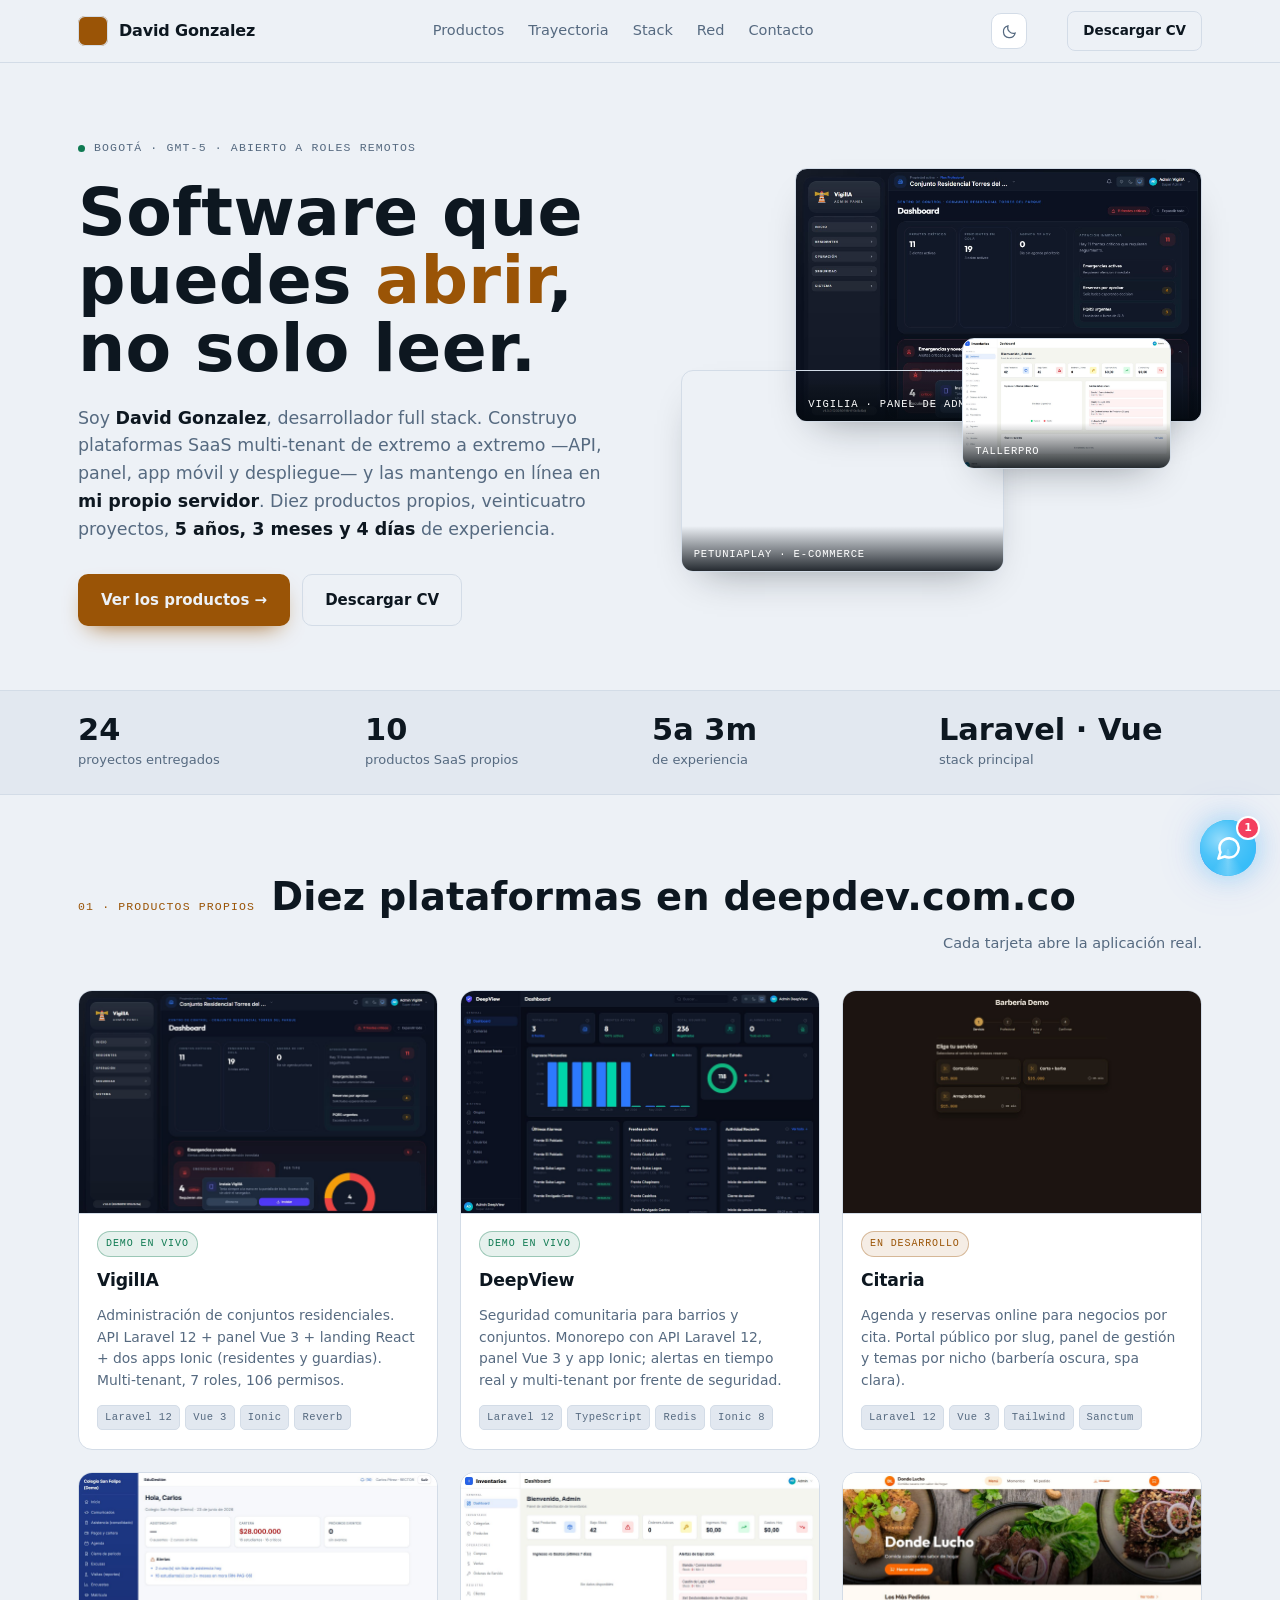
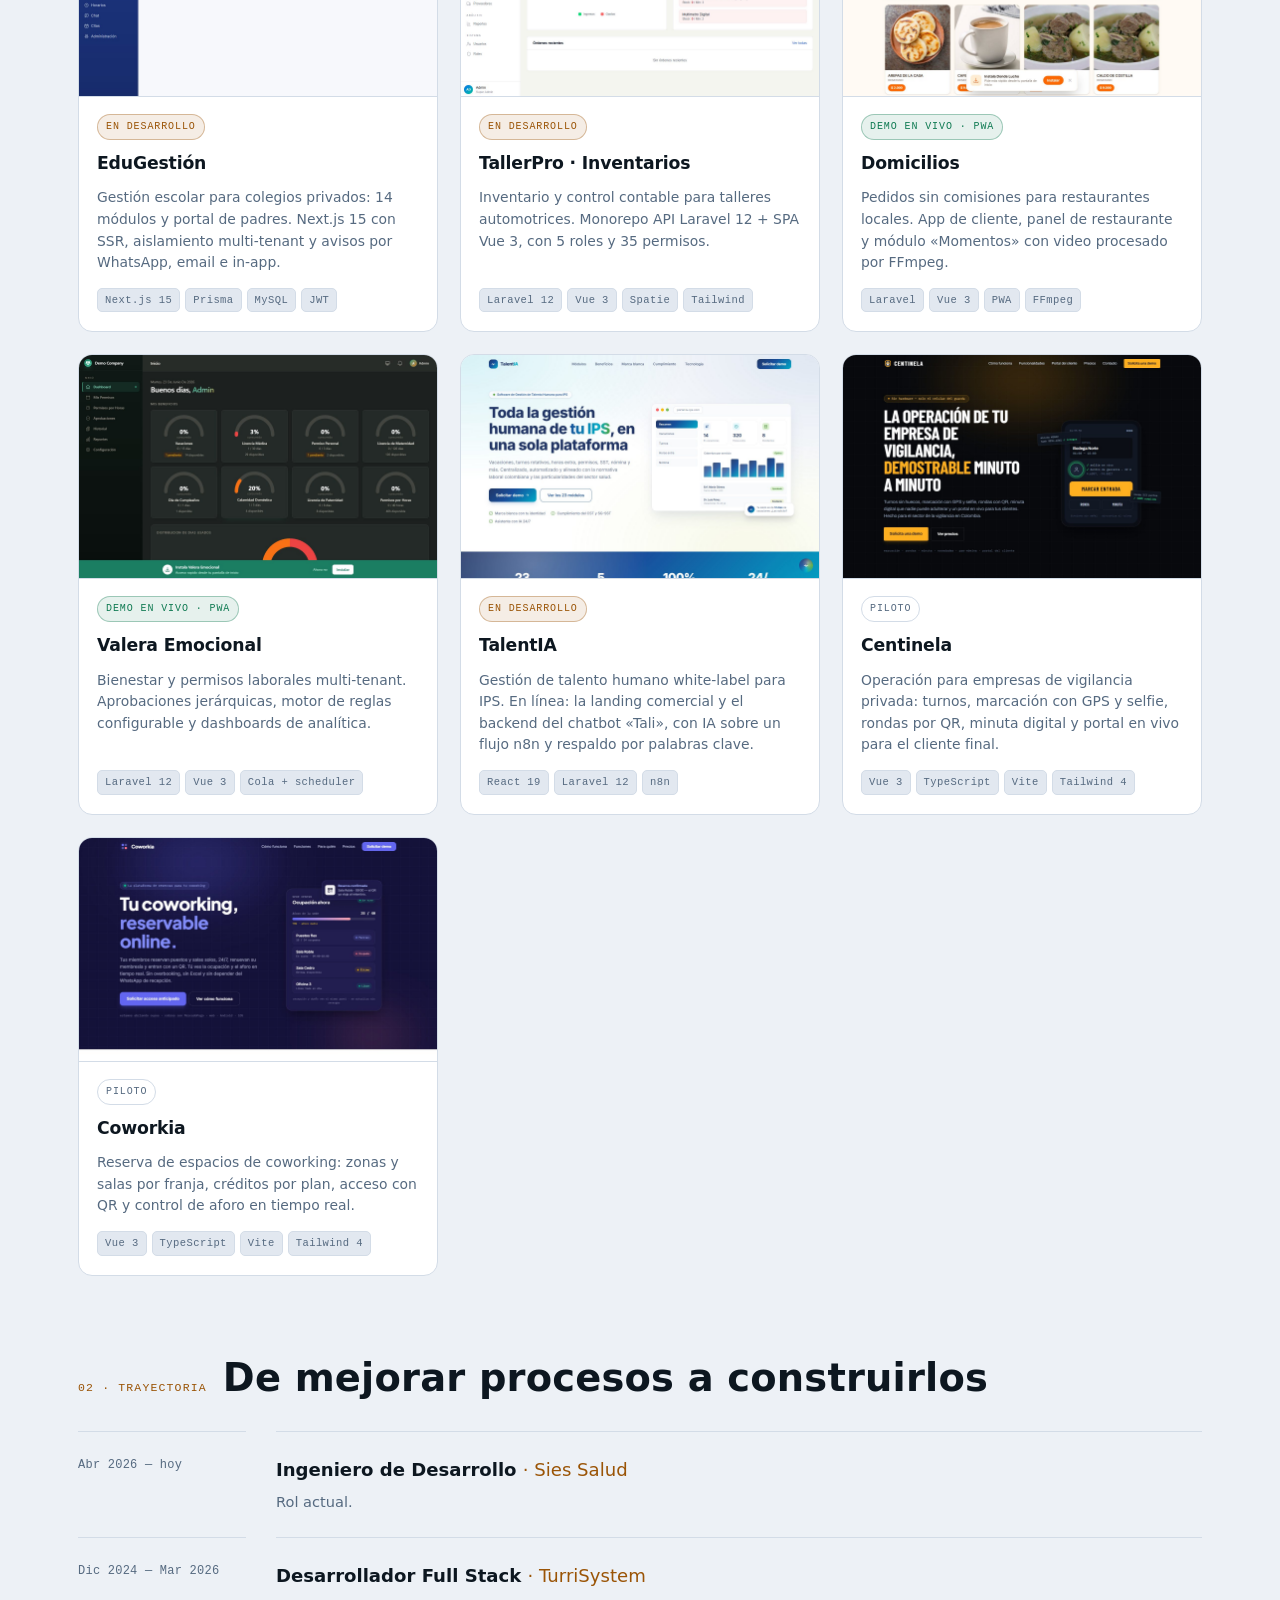
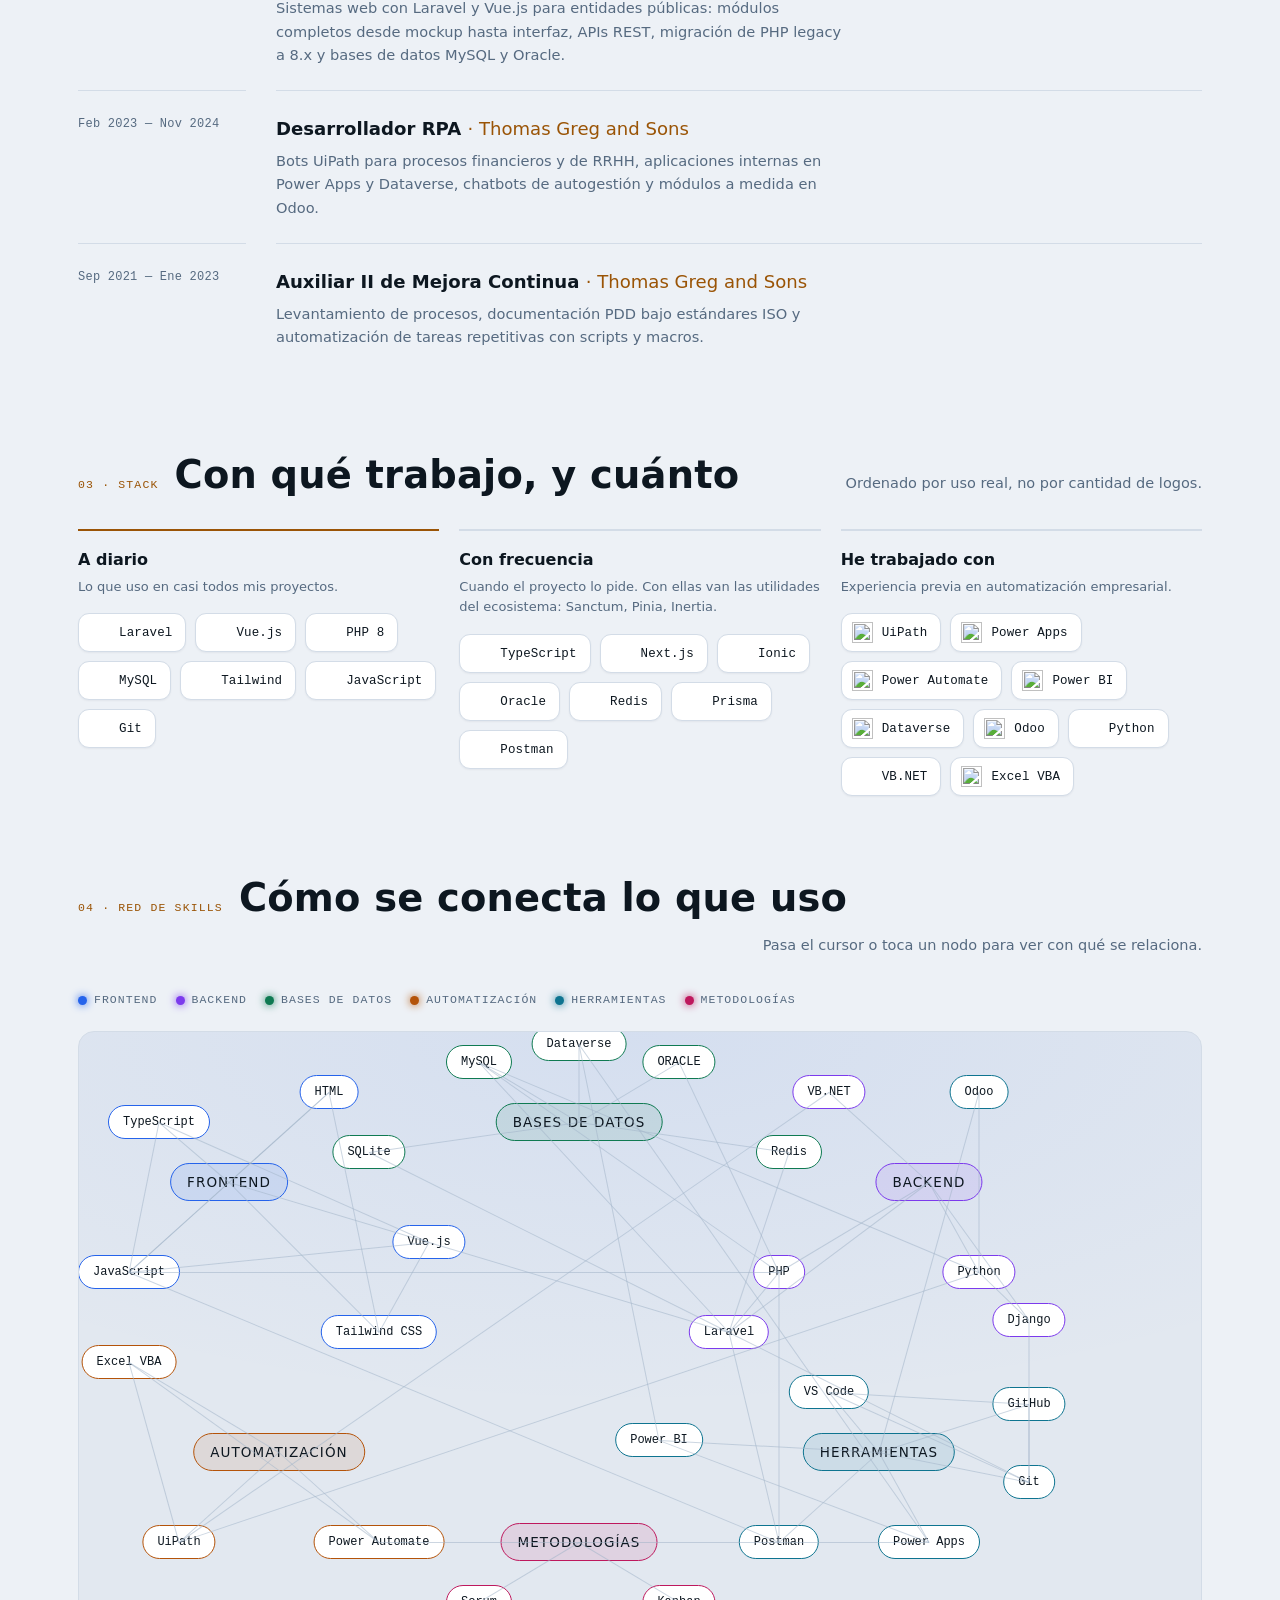
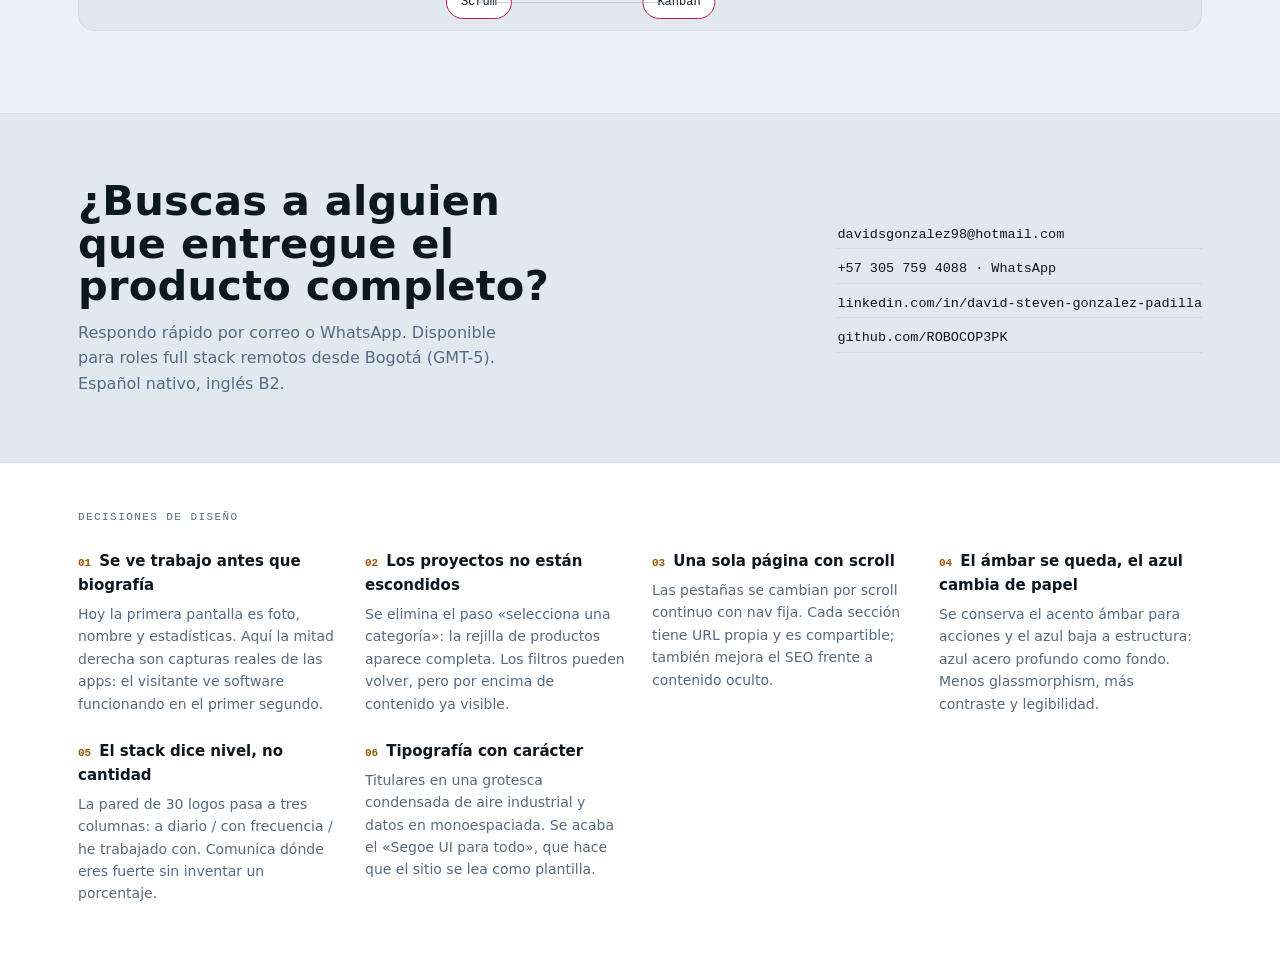
==== portafolio2/index.html @ e2a2ee2a "Chat: el icono X del boton se estiraba al abrir El SVG de cerrar no traia tamaño propio y tomaba el " ====
<!DOCTYPE html>
<html lang="es">
<head>
<meta charset="UTF-8">
<meta name="viewport" content="width=device-width, initial-scale=1.0">
<meta name="robots" content="noindex, nofollow">
<title>David Gonzalez — Sala de máquinas</title>
<meta name="description" content="Estudio de producto de una persona: diez plataformas SaaS en producción, de la API al despliegue. Laravel, Vue y automatización de procesos.">
<link rel="icon" href="data:image/svg+xml,<svg xmlns='http://www.w3.org/2000/svg' viewBox='0 0 32 32'><rect width='32' height='32' rx='7' fill='%230B131C'/><rect x='6' y='13' width='4' height='13' rx='1.4' fill='%23E89A3C' opacity='.55'/><rect x='14' y='8' width='4' height='18' rx='1.4' fill='%23E89A3C' opacity='.8'/><rect x='22' y='4' width='4' height='22' rx='1.4' fill='%23E89A3C'/></svg>">
<link rel="stylesheet" href="https://cdn.jsdelivr.net/gh/devicons/devicon@v2.16.0/devicon.min.css">

<style>
/* ============================================================
   TOKENS — nativa en oscuro; en claro pasa a azul acero pálido
   ============================================================ */
:root {
  --ground:  #EDF1F6;
  --sunk:    #E2E8F0;
  --surface: #FFFFFF;
  --line:    #D3DCE7;
  --ink:     #0D1720;
  --muted:   #566A80;
  --accent:  #9A5406;
  --accent-soft: rgba(154, 84, 6, 0.10);
  --live:    #0F7A52;
  --shadow:  0 18px 40px -22px rgba(13, 23, 32, 0.45);

  --c-frontend: #2563EB;      --c-frontend-soft: rgba(37,99,235,.10);
  --c-backend: #7C3AED;       --c-backend-soft: rgba(124,58,237,.10);
  --c-database: #0F7A52;      --c-database-soft: rgba(15,122,82,.10);
  --c-automation: #B45309;    --c-automation-soft: rgba(180,83,9,.10);
  --c-tools: #0E7490;         --c-tools-soft: rgba(14,116,144,.10);
  --c-methodologies: #BE185D; --c-methodologies-soft: rgba(190,24,93,.10);
  --edge: #A3B4C8;
  --net-glow: rgba(37,99,235,.07);


  --font-display: Bahnschrift, "DIN Alternate", "Avenir Next Condensed", "Roboto Condensed", "Arial Narrow", system-ui, sans-serif;
  --font-body: "Segoe UI Variable Text", "Segoe UI", system-ui, -apple-system, "Helvetica Neue", sans-serif;
  --font-mono: "Cascadia Mono", Consolas, "SF Mono", ui-monospace, "Liberation Mono", monospace;

  --img-vigilia:     url("/assets/images/projects/vigilia/screenshot1.jpg");
  --img-deepview:    url("/assets/images/projects/deepview/screenshot1.jpg");
  --img-citaria:     url("/assets/images/projects/citaria/screenshot1.jpg");
  --img-edugestion:  url("/assets/images/projects/edugestion/screenshot1.jpg");
  --img-inventarios: url("/assets/images/projects/inventarios/screenshot1.jpg");
  --img-domicilios:  url("/assets/images/projects/domicilios/screenshot1.jpg");
  --img-valera:      url("/assets/images/projects/valera/screenshot1.jpg");
  --img-petuniaplay: url("/assets/images/projects/petuniaplay/screenshot1.png");
  --img-profile:     url("/assets/images/profile.jpg");
  --img-talentia:    url("/assets/images/projects/talentia/landing.jpg");
  --img-centinela:   url("/assets/images/projects/centinela/landing.jpg");
  --img-coworkia:    url("/assets/images/projects/coworkia/landing.jpg");
}

@media (prefers-color-scheme: dark) {
  :root {
    --ground:  #0B131C;
    --sunk:    #070D14;
    --surface: #121D29;
    --line:    #1E2E40;
    --ink:     #E6EDF5;
    --muted:   #8AA0B8;
    --accent:  #E89A3C;
    --accent-soft: rgba(232, 154, 60, 0.12);
    --live:    #46C08C;
    --shadow:  0 24px 50px -24px rgba(0, 0, 0, 0.8);
    --c-frontend: #5B9DFF;      --c-frontend-soft: rgba(91,157,255,.13);
    --c-backend: #A78BFA;       --c-backend-soft: rgba(167,139,250,.13);
    --c-database: #46C08C;      --c-database-soft: rgba(70,192,140,.13);
    --c-automation: #E89A3C;    --c-automation-soft: rgba(232,154,60,.13);
    --c-tools: #38D6E0;         --c-tools-soft: rgba(56,214,224,.13);
    --c-methodologies: #F472B6; --c-methodologies-soft: rgba(244,114,182,.13);
    --edge: #2B3D52;
    --net-glow: rgba(91,157,255,.10);
  }
}

:root[data-theme="light"] {
  --ground: #EDF1F6; --sunk: #E2E8F0; --surface: #FFFFFF; --line: #D3DCE7;
  --ink: #0D1720; --muted: #566A80; --accent: #9A5406;
  --accent-soft: rgba(154, 84, 6, 0.10); --live: #0F7A52;
  --shadow: 0 18px 40px -22px rgba(13, 23, 32, 0.45);
  --c-frontend: #2563EB; --c-frontend-soft: rgba(37,99,235,.10);
  --c-backend: #7C3AED; --c-backend-soft: rgba(124,58,237,.10);
  --c-database: #0F7A52; --c-database-soft: rgba(15,122,82,.10);
  --c-automation: #B45309; --c-automation-soft: rgba(180,83,9,.10);
  --c-tools: #0E7490; --c-tools-soft: rgba(14,116,144,.10);
  --c-methodologies: #BE185D; --c-methodologies-soft: rgba(190,24,93,.10);
  --edge: #A3B4C8; --net-glow: rgba(37,99,235,.07);
}

:root[data-theme="dark"] {
  --ground: #0B131C; --sunk: #070D14; --surface: #121D29; --line: #1E2E40;
  --ink: #E6EDF5; --muted: #8AA0B8; --accent: #E89A3C;
  --accent-soft: rgba(232, 154, 60, 0.12); --live: #46C08C;
  --shadow: 0 24px 50px -24px rgba(0, 0, 0, 0.8);
  --c-frontend: #5B9DFF;    --c-frontend-soft: rgba(91,157,255,.13);
  --c-backend: #A78BFA;     --c-backend-soft: rgba(167,139,250,.13);
  --c-database: #46C08C;    --c-database-soft: rgba(70,192,140,.13);
  --c-automation: #E89A3C;  --c-automation-soft: rgba(232,154,60,.13);
  --c-tools: #38D6E0;       --c-tools-soft: rgba(56,214,224,.13);
  --c-methodologies: #F472B6; --c-methodologies-soft: rgba(244,114,182,.13);
  --edge: #2B3D52;
  --net-glow: rgba(91,157,255,.10);
}

/* ============================================================
   BASE
   ============================================================ */
* { margin: 0; padding: 0; box-sizing: border-box; }
body {
  font-family: var(--font-body);
  background: var(--ground);
  color: var(--ink);
  font-size: 16px;
  line-height: 1.6;
  -webkit-font-smoothing: antialiased;
}
a { color: inherit; }
*:focus-visible { outline: 2px solid currentColor; outline-offset: 3px; border-radius: 2px; }

.wrap { max-width: 1180px; margin: 0 auto; padding: 0 28px; }

.display {
  font-family: var(--font-display);
  font-variation-settings: "wght" 700, "wdth" 80;
  font-weight: 700; letter-spacing: 0.005em; line-height: 1.02;
  text-wrap: balance;
}
.mono {
  font-family: var(--font-mono); font-size: 11.5px;
  letter-spacing: 0.1em; text-transform: uppercase;
}

/* ------------------------- nav ------------------------- */
.nav {
  position: sticky; top: 0; z-index: 50;
  border-bottom: 1px solid var(--line);
  background: color-mix(in srgb, var(--ground) 88%, transparent);
  backdrop-filter: blur(12px); -webkit-backdrop-filter: blur(12px);
}
.nav-in { max-width: 1180px; margin: 0 auto; padding: 0 28px; height: 62px; display: flex; align-items: center; gap: 30px; }
.brand { display: flex; align-items: center; gap: 11px; font-weight: 650; letter-spacing: -0.01em; }
.brand-mark {
  width: 30px; height: 30px; border-radius: 7px; flex: 0 0 auto;
  background: var(--img-profile) center/cover, var(--accent);
  box-shadow: inset 0 0 0 1px var(--line);
}
.nav-links { display: flex; gap: 24px; margin-left: auto; font-size: 14.5px; }
.nav-links a { color: var(--muted); text-decoration: none; transition: color .16s; }
.nav-links a:hover { color: var(--ink); }
.nav-cv {
  font-size: 13.5px; font-weight: 600; padding: 8px 15px; border-radius: 8px;
  border: 1px solid var(--line); text-decoration: none; color: var(--ink);
  transition: border-color .16s, background .16s;
}
.nav-cv:hover { border-color: var(--accent); background: var(--accent-soft); }
@media (max-width: 880px) { .nav-links { display: none; } .nav-cv { margin-left: auto; } }

/* ------------------------- hero ------------------------- */
.hero { padding: 76px 0 64px; }
.hero-grid { display: grid; grid-template-columns: minmax(0, 1.02fr) minmax(0, 0.98fr); gap: 60px; align-items: center; }
@media (max-width: 940px) { .hero-grid { grid-template-columns: 1fr; gap: 46px; } .hero { padding: 52px 0 44px; } }

.eyebrow { display: flex; align-items: center; gap: 9px; color: var(--muted); margin-bottom: 22px; }
.pulse {
  width: 7px; height: 7px; border-radius: 50%; background: var(--live);
  animation: pulse 2.4s ease-out infinite;
}
@keyframes pulse {
  0% { box-shadow: 0 0 0 0 color-mix(in srgb, var(--live) 55%, transparent); }
  70%, 100% { box-shadow: 0 0 0 8px transparent; }
}
.h1 { font-size: clamp(2.7rem, 6vw, 4.15rem); margin-bottom: 22px; }
.h1 em { font-style: normal; color: var(--accent); }
.lead { font-size: 1.09rem; color: var(--muted); max-width: 34em; margin-bottom: 30px; }
.lead strong { color: var(--ink); font-weight: 600; }

.cta-row { display: flex; flex-wrap: wrap; gap: 12px; }
.btn {
  display: inline-flex; align-items: center; gap: 9px;
  font-size: 15px; font-weight: 600; text-decoration: none;
  padding: 13px 22px; border-radius: 10px; border: 1px solid transparent;
  transition: transform .16s ease, box-shadow .16s ease, background .16s;
}
.btn-primary { background: var(--accent); color: var(--ground); box-shadow: 0 10px 24px -12px var(--accent); }
.btn-primary:hover { transform: translateY(-2px); box-shadow: 0 16px 30px -14px var(--accent); }
.btn-ghost { border-color: var(--line); color: var(--ink); }
.btn-ghost:hover { border-color: var(--muted); background: var(--surface); }

/* mosaico del hero */
.mosaic { position: relative; height: 430px; }
@media (max-width: 940px) { .mosaic { height: 340px; } }
@media (max-width: 560px) { .mosaic { height: 260px; } }
.mosaic figure {
  position: absolute; border-radius: 12px; overflow: hidden;
  border: 1px solid var(--line); box-shadow: var(--shadow);
  background-size: cover; background-position: top center;
  transition: transform .35s cubic-bezier(.22,.61,.36,1);
}
.mosaic figure:hover { transform: translateY(-6px) scale(1.015); z-index: 5; }
.m1 { width: 78%; aspect-ratio: 16/10; top: 0; right: 0; background-image: var(--img-vigilia); }
.m2 { width: 62%; aspect-ratio: 16/10; bottom: 6%; left: 0; background-image: var(--img-petuniaplay); }
.m3 { width: 40%; aspect-ratio: 16/10; bottom: 30%; right: 6%; background-image: var(--img-inventarios); z-index: 2; }
.mosaic figcaption {
  position: absolute; inset: auto 0 0 0; padding: 20px 12px 8px;
  background: linear-gradient(to top, rgba(4,10,16,.86), transparent);
  color: #fff; font-family: var(--font-mono); font-size: 10.5px; letter-spacing: .08em; text-transform: uppercase;
}

/* ------------------------- franja de datos ------------------------- */
.facts { border-block: 1px solid var(--line); background: var(--sunk); }
.facts-in {
  max-width: 1180px; margin: 0 auto; padding: 22px 28px;
  display: grid; grid-template-columns: repeat(4, 1fr); gap: 24px;
}
@media (max-width: 720px) { .facts-in { grid-template-columns: repeat(2, 1fr); gap: 20px; } }
.fact strong {
  display: block; font-family: var(--font-display);
  font-variation-settings: "wght" 700, "wdth" 82;
  font-size: 1.9rem; line-height: 1.1; font-variant-numeric: tabular-nums;
}
.fact span { color: var(--muted); font-size: 13px; }

/* ------------------------- secciones ------------------------- */
.section { padding: 82px 0; scroll-margin-top: 84px; }
.section + .section { padding-top: 0; }
.section-head { display: flex; align-items: baseline; gap: 16px; margin-bottom: 34px; flex-wrap: wrap; }
.section-head h2 { font-size: clamp(1.7rem, 3.4vw, 2.4rem); }
.section-head .mono { color: var(--accent); }
.section-note { color: var(--muted); font-size: 14.5px; margin-left: auto; }

/* rejilla de productos */
.grid { display: grid; grid-template-columns: repeat(3, 1fr); gap: 22px; }
@media (max-width: 980px) { .grid { grid-template-columns: repeat(2, 1fr); } }
@media (max-width: 640px) { .grid { grid-template-columns: 1fr; } }

.card {
  display: flex; flex-direction: column;
  background: var(--surface); border: 1px solid var(--line); border-radius: 14px;
  overflow: hidden; text-decoration: none; color: inherit;
  transition: transform .2s ease, border-color .2s ease, box-shadow .2s ease;
}
.card:hover { transform: translateY(-4px); border-color: color-mix(in srgb, var(--accent) 45%, var(--line)); box-shadow: var(--shadow); }
.shot {
  aspect-ratio: 16/10; background-size: cover; background-position: top center;
  border-bottom: 1px solid var(--line);
}
.shot.is-empty {
  background: repeating-linear-gradient(135deg, var(--sunk) 0 10px, transparent 10px 20px);
  display: grid; place-items: center;
}
.shot.is-empty span { font-family: var(--font-mono); font-size: 10.5px; letter-spacing: .1em; text-transform: uppercase; color: var(--muted); }
.card-body { padding: 17px 18px 19px; display: flex; flex-direction: column; gap: 10px; flex: 1; }
.card h3 { font-size: 1.08rem; font-weight: 650; letter-spacing: -0.01em; }
.card p { font-size: 13.9px; color: var(--muted); line-height: 1.55; }
.chips { display: flex; flex-wrap: wrap; gap: 5px; margin-top: auto; padding-top: 4px; }
.chip {
  font-family: var(--font-mono); font-size: 10.5px; letter-spacing: .04em;
  padding: 3px 7px; border-radius: 5px; background: var(--sunk); color: var(--muted);
  border: 1px solid var(--line);
}
.status {
  display: inline-flex; align-items: center; gap: 6px; align-self: flex-start;
  font-family: var(--font-mono); font-size: 10px; letter-spacing: .09em; text-transform: uppercase;
  padding: 4px 8px; border-radius: 999px; border: 1px solid;
}
.status--live { color: var(--live); border-color: color-mix(in srgb, var(--live) 35%, transparent); background: color-mix(in srgb, var(--live) 10%, transparent); }
.status--wip  { color: var(--accent); border-color: color-mix(in srgb, var(--accent) 35%, transparent); background: var(--accent-soft); }
.status--priv { color: var(--muted); border-color: var(--line); }

/* trayectoria */
.track { display: grid; grid-template-columns: 168px 1fr; gap: 0 30px; }
@media (max-width: 720px) { .track { grid-template-columns: 1fr; gap: 4px; } }
.track-row { display: contents; }
.track-when {
  font-family: var(--font-mono); font-size: 12px; color: var(--muted);
  padding: 24px 0; border-top: 1px solid var(--line); letter-spacing: .02em;
}
.track-what { padding: 24px 0; border-top: 1px solid var(--line); }
@media (max-width: 720px) {
  .track-when { padding: 20px 0 0; }
  .track-what { padding: 6px 0 20px; border-top: 0; }
}
.track-what h3 { margin-bottom: 5px; font-size: 1.13rem; font-weight: 650; }
.track-what h3 span { color: var(--accent); font-weight: 500; }
.track-what p { color: var(--muted); font-size: 14.6px; max-width: 62ch; }

/* stack por nivel de uso */
.stack { display: grid; grid-template-columns: repeat(3, 1fr); gap: 20px; }
@media (max-width: 880px) { .stack { grid-template-columns: 1fr; } }
.stack-col { border-top: 2px solid var(--line); padding-top: 16px; }
.stack-col:first-child { border-top-color: var(--accent); }
.stack-col h3 { margin-bottom: 4px; font-size: 1rem; font-weight: 650; }
.stack-col > p { margin-bottom: 14px; font-size: 13px; color: var(--muted); }
.stack-list { display: flex; flex-wrap: wrap; gap: 6px; }
.stack-list span {
  font-size: 13.5px; padding: 5px 11px; border-radius: 7px;
  background: var(--surface); border: 1px solid var(--line);
}
.stack-col:first-child .stack-list span { border-color: color-mix(in srgb, var(--accent) 30%, var(--line)); }

/* contacto */
.contact { background: var(--sunk); border-top: 1px solid var(--line); scroll-margin-top: 70px; }
.contact-in { max-width: 1180px; margin: 0 auto; padding: 66px 28px; display: grid; grid-template-columns: 1fr auto; gap: 40px; align-items: center; }
@media (max-width: 820px) { .contact-in { grid-template-columns: 1fr; } }
.contact h2 { font-size: clamp(1.8rem, 4vw, 2.6rem); margin-bottom: 12px; }
.contact p { color: var(--muted); max-width: 44ch; }
.contact-links { display: flex; flex-direction: column; gap: 9px; font-family: var(--font-mono); font-size: 13.5px; }
.contact-links a { color: var(--ink); text-decoration: none; border-bottom: 1px solid var(--line); padding-bottom: 3px; transition: border-color .16s, color .16s; }
.contact-links a:hover { color: var(--accent); border-color: var(--accent); }

/* notas del diseñador */
.notes { border-top: 1px solid var(--line); background: var(--surface); }
.notes-in { max-width: 1180px; margin: 0 auto; padding: 46px 28px 60px; }
.notes h2 {
  font-family: var(--font-mono); font-size: 11px; letter-spacing: .13em; text-transform: uppercase;
  color: var(--muted); margin-bottom: 22px; font-weight: 500;
}
.notes-list { display: grid; grid-template-columns: repeat(auto-fit, minmax(255px, 1fr)); gap: 24px; }
.notes-item h3 { margin-bottom: 6px; font-size: 15px; font-weight: 650; }
.notes-item h3::before { content: attr(data-n); font-family: var(--font-mono); font-size: 11px; color: var(--accent); margin-right: 8px; }
.notes-item p { font-size: 14px; color: var(--muted); line-height: 1.6; }

/* banner de contexto (solo en esta maqueta, no va al sitio real) */
/* revelado al hacer scroll */
.reveal { opacity: 0; transform: translateY(14px); transition: opacity .55s ease, transform .55s cubic-bezier(.22,.61,.36,1); }
.reveal.is-in { opacity: 1; transform: none; }
@media (prefers-reduced-motion: reduce) {
  .reveal { opacity: 1; transform: none; transition: none; }
  .pulse { animation: none; }
}

/* ============================================================
   TOGGLE DE TEMA — por defecto manda el sistema; el boton fuerza
   ============================================================ */
.theme-btn {
  display: inline-flex;
  align-items: center;
  justify-content: center;
  width: 36px;
  height: 36px;
  margin-left: auto;
  margin-right: 10px;
  padding: 0;
  border: 1px solid var(--line);
  border-radius: 10px;
  background: var(--surface);
  color: var(--muted);
  cursor: pointer;
  transition: color .18s ease, border-color .18s ease, background .18s ease;
}
.theme-btn:hover { color: var(--accent); border-color: var(--accent); }
.theme-btn:focus-visible { outline: 2px solid var(--accent); outline-offset: 2px; }
.theme-btn svg { fill: none; stroke: currentColor; stroke-width: 1.7; }
.nav-links + .theme-btn { margin-left: auto; }

/* En claro se ofrece la luna; en oscuro, el sol */
.ico-sol { display: none; }
.ico-luna { display: block; }
@media (prefers-color-scheme: dark) {
  :root:not([data-theme="light"]) .ico-sol { display: block; }
  :root:not([data-theme="light"]) .ico-luna { display: none; }
}
:root[data-theme="dark"] .ico-sol { display: block; }
:root[data-theme="dark"] .ico-luna { display: none; }
:root[data-theme="light"] .ico-sol { display: none; }
:root[data-theme="light"] .ico-luna { display: block; }

/* ============================================================
   STACK — muro de logos
   ============================================================ */
.tool-grid {
  display: flex;
  flex-wrap: wrap;
  gap: 9px;
  margin-top: 16px;
}
.tool {
  display: inline-flex;
  align-items: center;
  gap: 9px;
  padding: 8px 13px 8px 10px;
  border: 1px solid var(--line);
  border-radius: 11px;
  background: var(--surface);
  font-family: var(--font-mono);
  font-size: 12.5px;
  letter-spacing: .01em;
  color: var(--ink);
  transition: transform .18s ease, border-color .18s ease, box-shadow .18s ease;
}
.tool i,
.tool img {
  width: 21px;
  height: 21px;
  font-size: 21px;
  line-height: 1;
  display: block;
  flex: 0 0 auto;
}
.tool:hover {
  transform: translateY(-2px);
  border-color: var(--accent);
}

/* El neon vive en oscuro: el halo sale del color del propio logo */
@media (prefers-color-scheme: dark) {
  :root:not([data-theme="light"]) .tool { box-shadow: inset 0 0 0 1px rgba(255,255,255,.02); }
  :root:not([data-theme="light"]) .tool i { text-shadow: 0 0 10px currentColor, 0 0 22px currentColor; }
  :root:not([data-theme="light"]) .tool img { filter: drop-shadow(0 0 7px rgba(232,154,60,.55)); }
  :root:not([data-theme="light"]) .tool:hover { box-shadow: 0 0 0 1px var(--accent), 0 10px 26px -14px var(--accent); }
}
:root[data-theme="dark"] .tool i { text-shadow: 0 0 10px currentColor, 0 0 22px currentColor; }
:root[data-theme="dark"] .tool img { filter: drop-shadow(0 0 7px rgba(232,154,60,.55)); }
:root[data-theme="dark"] .tool:hover { box-shadow: 0 0 0 1px var(--accent), 0 10px 26px -14px var(--accent); }

/* En claro el halo seria suciedad: sombra sobria y logo limpio */
:root[data-theme="light"] .tool,
:root:not([data-theme="dark"]) .tool { box-shadow: 0 1px 2px rgba(13,23,32,.05); }
:root[data-theme="light"] .tool:hover,
:root:not([data-theme="dark"]) .tool:hover { box-shadow: 0 8px 20px -12px rgba(13,23,32,.45); }

/* ============================================================
   RED DE SKILLS
   ============================================================ */
.net-legend {
  display: flex;
  flex-wrap: wrap;
  gap: 8px 18px;
  margin-bottom: 22px;
}
.net-key {
  display: inline-flex;
  align-items: center;
  gap: 7px;
  font-family: var(--font-mono);
  font-size: 11.5px;
  text-transform: uppercase;
  letter-spacing: .09em;
  color: var(--muted);
}
.net-key::before {
  content: "";
  width: 9px;
  height: 9px;
  border-radius: 50%;
  background: var(--cat);
  box-shadow: 0 0 8px var(--cat);
}
.net-key[data-cat="frontend"]     { --cat: var(--c-frontend); }
.net-key[data-cat="backend"]      { --cat: var(--c-backend); }
.net-key[data-cat="database"]     { --cat: var(--c-database); }
.net-key[data-cat="automation"]   { --cat: var(--c-automation); }
.net-key[data-cat="tools"]        { --cat: var(--c-tools); }
.net-key[data-cat="methodologies"]{ --cat: var(--c-methodologies); }

.net-frame {
  position: relative;
  overflow: hidden;
  border: 1px solid var(--line);
  border-radius: 16px;
  background:
    radial-gradient(120% 90% at 50% 0%, var(--net-glow), transparent 70%),
    var(--sunk);
}
.net {
  position: relative;
  width: 1000px;
  height: 600px;
  transform-origin: 0 0;
}
.edge {
  position: absolute;
  height: 1px;
  transform-origin: 0 50%;
  background: var(--edge);
  opacity: .55;
  pointer-events: none;
  transition: background .2s ease, opacity .2s ease, box-shadow .2s ease;
}
.edge.on {
  background: var(--cat);
  opacity: 1;
  box-shadow: 0 0 9px var(--cat);
}
.node {
  position: absolute;
  transform: translate(-50%, -50%);
  padding: 9px 14px;
  border: 1px solid var(--cat);
  border-radius: 999px;
  background: var(--surface);
  color: var(--ink);
  font-family: var(--font-mono);
  font-size: 12px;
  white-space: nowrap;
  cursor: pointer;
  transition: box-shadow .2s ease, transform .2s ease, background .2s ease;
}
.node.is-cat {
  padding: 10px 16px;
  font-family: var(--font-display);
  font-size: 13.5px;
  letter-spacing: .08em;
  text-transform: uppercase;
  background: var(--cat-soft);
}
.node:hover,
.node:focus-visible,
.node.on {
  transform: translate(-50%, -50%) scale(1.06);
  box-shadow: 0 0 0 1px var(--cat), 0 0 18px -2px var(--cat);
  outline: none;
}
.node[data-cat="frontend"]     { --cat: var(--c-frontend);     --cat-soft: var(--c-frontend-soft); }
.node[data-cat="backend"]      { --cat: var(--c-backend);      --cat-soft: var(--c-backend-soft); }
.node[data-cat="database"]     { --cat: var(--c-database);     --cat-soft: var(--c-database-soft); }
.node[data-cat="automation"]   { --cat: var(--c-automation);   --cat-soft: var(--c-automation-soft); }
.node[data-cat="tools"]        { --cat: var(--c-tools);        --cat-soft: var(--c-tools-soft); }
.node[data-cat="methodologies"]{ --cat: var(--c-methodologies);--cat-soft: var(--c-methodologies-soft); }
.edge[data-cat="frontend"]     { --cat: var(--c-frontend); }
.edge[data-cat="backend"]      { --cat: var(--c-backend); }
.edge[data-cat="database"]     { --cat: var(--c-database); }
.edge[data-cat="automation"]   { --cat: var(--c-automation); }
.edge[data-cat="tools"]        { --cat: var(--c-tools); }
.edge[data-cat="methodologies"]{ --cat: var(--c-methodologies); }

.net-hint {
  margin-top: 14px;
  font-family: var(--font-mono);
  font-size: 12px;
  color: var(--muted);
}

@media (prefers-reduced-motion: reduce) {
  .node, .edge, .tool { transition: none; }
}

</style>
</head>
<body>


<nav class="nav">
  <div class="nav-in">
    <span class="brand"><span class="brand-mark"></span> David Gonzalez</span>
    <span class="nav-links">
      <a href="#productos">Productos</a>
      <a href="#trayectoria">Trayectoria</a>
      <a href="#stack">Stack</a>
      <a href="#red">Red</a>
      <a href="#contacto">Contacto</a>
    </span>
    <button class="theme-btn" type="button" aria-label="Cambiar entre tema claro y oscuro" title="Tema">
      <svg class="ico-sol" viewBox="0 0 24 24" width="17" height="17" aria-hidden="true"><circle cx="12" cy="12" r="4.2"/><g stroke-linecap="round"><path d="M12 2.6v2.6M12 18.8v2.6M2.6 12h2.6M18.8 12h2.6M5.3 5.3l1.9 1.9M16.8 16.8l1.9 1.9M18.7 5.3l-1.9 1.9M7.2 16.8l-1.9 1.9"/></g></svg>
      <svg class="ico-luna" viewBox="0 0 24 24" width="17" height="17" aria-hidden="true"><path d="M20 14.2A8.2 8.2 0 0 1 9.8 4 8.4 8.4 0 1 0 20 14.2Z"/></svg>
    </button>
    <a class="nav-cv" href="#contacto">Descargar CV</a>
  </div>
</nav>

<header class="hero">
  <div class="wrap hero-grid">
    <div>
      <p class="eyebrow mono"><span class="pulse"></span> Bogotá · GMT-5 · abierto a roles remotos</p>
      <h1 class="display h1">Software que puedes <em>abrir</em>, no solo leer.</h1>
      <p class="lead">
        Soy <strong>David Gonzalez</strong>, desarrollador full stack. Construyo plataformas SaaS
        multi-tenant de extremo a extremo —API, panel, app móvil y despliegue— y las mantengo
        en línea en <strong>mi propio servidor</strong>. Diez productos propios, veinticuatro proyectos,
        <strong data-exp="largo">4 años y 11 meses</strong> de experiencia.
      </p>
      <div class="cta-row">
        <a class="btn btn-primary" href="#productos">Ver los productos →</a>
        <a class="btn btn-ghost" href="#contacto">Descargar CV</a>
      </div>
    </div>
    <div class="mosaic" aria-hidden="true">
      <figure class="m1"><figcaption>VigilIA · panel de administración</figcaption></figure>
      <figure class="m2"><figcaption>PetuniaPlay · e-commerce</figcaption></figure>
      <figure class="m3"><figcaption>TallerPro</figcaption></figure>
    </div>
  </div>
</header>

<div class="facts">
  <div class="facts-in">
    <div class="fact"><strong>24</strong><span>proyectos entregados</span></div>
    <div class="fact"><strong>10</strong><span>productos SaaS propios</span></div>
    <div class="fact"><strong data-exp="corto">4a 11m</strong><span>de experiencia</span></div>
    <div class="fact"><strong>Laravel · Vue</strong><span>stack principal</span></div>
  </div>
</div>

<section class="section" id="productos">
  <div class="wrap">
    <div class="section-head reveal">
      <span class="mono">01 · Productos propios</span>
      <h2 class="display">Diez plataformas en deepdev.com.co</h2>
      <p class="section-note">Cada tarjeta abre la aplicación real.</p>
    </div>

    <div class="grid">
      <a class="card reveal" href="https://vigilia.deepdev.com.co" target="_blank" rel="noopener noreferrer">
        <div class="shot" style="background-image: var(--img-vigilia)"></div>
        <div class="card-body">
          <span class="status status--live">Demo en vivo</span>
          <h3>VigilIA</h3>
          <p>Administración de conjuntos residenciales. API Laravel 12 + panel Vue 3 + landing React + dos apps Ionic (residentes y guardias). Multi-tenant, 7 roles, 106 permisos.</p>
          <div class="chips"><span class="chip">Laravel 12</span><span class="chip">Vue 3</span><span class="chip">Ionic</span><span class="chip">Reverb</span></div>
        </div>
      </a>

      <a class="card reveal" href="https://admin-deepview.deepdev.com.co" target="_blank" rel="noopener noreferrer">
        <div class="shot" style="background-image: var(--img-deepview)"></div>
        <div class="card-body">
          <span class="status status--live">Demo en vivo</span>
          <h3>DeepView</h3>
          <p>Seguridad comunitaria para barrios y conjuntos. Monorepo con API Laravel 12, panel Vue 3 y app Ionic; alertas en tiempo real y multi-tenant por frente de seguridad.</p>
          <div class="chips"><span class="chip">Laravel 12</span><span class="chip">TypeScript</span><span class="chip">Redis</span><span class="chip">Ionic 8</span></div>
        </div>
      </a>

      <a class="card reveal" href="https://reservas-citaria.deepdev.com.co/barberia-demo" target="_blank" rel="noopener noreferrer">
        <div class="shot" style="background-image: var(--img-citaria)"></div>
        <div class="card-body">
          <span class="status status--wip">En desarrollo</span>
          <h3>Citaria</h3>
          <p>Agenda y reservas online para negocios por cita. Portal público por slug, panel de gestión y temas por nicho (barbería oscura, spa clara).</p>
          <div class="chips"><span class="chip">Laravel 12</span><span class="chip">Vue 3</span><span class="chip">Tailwind</span><span class="chip">Sanctum</span></div>
        </div>
      </a>

      <a class="card reveal" href="https://app-edugestion.deepdev.com.co" target="_blank" rel="noopener noreferrer">
        <div class="shot" style="background-image: var(--img-edugestion)"></div>
        <div class="card-body">
          <span class="status status--wip">En desarrollo</span>
          <h3>EduGestión</h3>
          <p>Gestión escolar para colegios privados: 14 módulos y portal de padres. Next.js 15 con SSR, aislamiento multi-tenant y avisos por WhatsApp, email e in-app.</p>
          <div class="chips"><span class="chip">Next.js 15</span><span class="chip">Prisma</span><span class="chip">MySQL</span><span class="chip">JWT</span></div>
        </div>
      </a>

      <a class="card reveal" href="https://inventarios.deepdev.com.co" target="_blank" rel="noopener noreferrer">
        <div class="shot" style="background-image: var(--img-inventarios)"></div>
        <div class="card-body">
          <span class="status status--wip">En desarrollo</span>
          <h3>TallerPro · Inventarios</h3>
          <p>Inventario y control contable para talleres automotrices. Monorepo API Laravel 12 + SPA Vue 3, con 5 roles y 35 permisos.</p>
          <div class="chips"><span class="chip">Laravel 12</span><span class="chip">Vue 3</span><span class="chip">Spatie</span><span class="chip">Tailwind</span></div>
        </div>
      </a>

      <a class="card reveal" href="https://domicilios.deepdev.com.co" target="_blank" rel="noopener noreferrer">
        <div class="shot" style="background-image: var(--img-domicilios)"></div>
        <div class="card-body">
          <span class="status status--live">Demo en vivo · PWA</span>
          <h3>Domicilios</h3>
          <p>Pedidos sin comisiones para restaurantes locales. App de cliente, panel de restaurante y módulo «Momentos» con video procesado por FFmpeg.</p>
          <div class="chips"><span class="chip">Laravel</span><span class="chip">Vue 3</span><span class="chip">PWA</span><span class="chip">FFmpeg</span></div>
        </div>
      </a>

      <a class="card reveal" href="https://valera.deepdev.com.co" target="_blank" rel="noopener noreferrer">
        <div class="shot" style="background-image: var(--img-valera)"></div>
        <div class="card-body">
          <span class="status status--live">Demo en vivo · PWA</span>
          <h3>Valera Emocional</h3>
          <p>Bienestar y permisos laborales multi-tenant. Aprobaciones jerárquicas, motor de reglas configurable y dashboards de analítica.</p>
          <div class="chips"><span class="chip">Laravel 12</span><span class="chip">Vue 3</span><span class="chip">Cola + scheduler</span></div>
        </div>
      </a>

      <a class="card reveal" href="https://talentia.deepdev.com.co" target="_blank" rel="noopener noreferrer">
        <div class="shot" style="background-image: var(--img-talentia)"></div>
        <div class="card-body">
          <span class="status status--wip">En desarrollo</span>
          <h3>TalentIA</h3>
          <p>Gestión de talento humano white-label para IPS. En línea: la landing comercial y el backend del chatbot «Tali», con IA sobre un flujo n8n y respaldo por palabras clave.</p>
          <div class="chips"><span class="chip">React 19</span><span class="chip">Laravel 12</span><span class="chip">n8n</span></div>
        </div>
      </a>

      <a class="card reveal" href="https://centinela.deepdev.com.co" target="_blank" rel="noopener noreferrer">
        <div class="shot" style="background-image: var(--img-centinela)"></div>
        <div class="card-body">
          <span class="status status--priv">Piloto</span>
          <h3>Centinela</h3>
          <p>Operación para empresas de vigilancia privada: turnos, marcación con GPS y selfie, rondas por QR, minuta digital y portal en vivo para el cliente final.</p>
          <div class="chips"><span class="chip">Vue 3</span><span class="chip">TypeScript</span><span class="chip">Vite</span><span class="chip">Tailwind 4</span></div>
        </div>
      </a>

      <a class="card reveal" href="https://coworkia.deepdev.com.co" target="_blank" rel="noopener noreferrer">
        <div class="shot" style="background-image: var(--img-coworkia)"></div>
        <div class="card-body">
          <span class="status status--priv">Piloto</span>
          <h3>Coworkia</h3>
          <p>Reserva de espacios de coworking: zonas y salas por franja, créditos por plan, acceso con QR y control de aforo en tiempo real.</p>
          <div class="chips"><span class="chip">Vue 3</span><span class="chip">TypeScript</span><span class="chip">Vite</span><span class="chip">Tailwind 4</span></div>
        </div>
      </a>
    </div>
  </div>
</section>

<section class="section" id="trayectoria">
  <div class="wrap">
    <div class="section-head reveal">
      <span class="mono">02 · Trayectoria</span>
      <h2 class="display">De mejorar procesos a construirlos</h2>
    </div>
    <div class="track">
      <div class="track-row reveal">
        <div class="track-when">Abr 2026 — hoy</div>
        <div class="track-what">
          <h3>Ingeniero de Desarrollo <span>· Sies Salud</span></h3>
          <p>Rol actual.</p>
        </div>
      </div>
      <div class="track-row reveal">
        <div class="track-when">Dic 2024 — Mar 2026</div>
        <div class="track-what">
          <h3>Desarrollador Full Stack <span>· TurriSystem</span></h3>
          <p>Sistemas web con Laravel y Vue.js para entidades públicas: módulos completos desde mockup hasta interfaz, APIs REST, migración de PHP legacy a 8.x y bases de datos MySQL y Oracle.</p>
        </div>
      </div>
      <div class="track-row reveal">
        <div class="track-when">Feb 2023 — Nov 2024</div>
        <div class="track-what">
          <h3>Desarrollador RPA <span>· Thomas Greg and Sons</span></h3>
          <p>Bots UiPath para procesos financieros y de RRHH, aplicaciones internas en Power Apps y Dataverse, chatbots de autogestión y módulos a medida en Odoo.</p>
        </div>
      </div>
      <div class="track-row reveal">
        <div class="track-when">Sep 2021 — Ene 2023</div>
        <div class="track-what">
          <h3>Auxiliar II de Mejora Continua <span>· Thomas Greg and Sons</span></h3>
          <p>Levantamiento de procesos, documentación PDD bajo estándares ISO y automatización de tareas repetitivas con scripts y macros.</p>
        </div>
      </div>
    </div>
  </div>
</section>

<section class="section" id="stack">
  <div class="wrap">
    <div class="section-head reveal">
      <span class="mono">03 · Stack</span>
      <h2 class="display">Con qué trabajo, y cuánto</h2>
      <p class="section-note">Ordenado por uso real, no por cantidad de logos.</p>
    </div>
    <div class="stack">
      <div class="stack-col reveal">
        <h3>A diario</h3>
        <p>Lo que uso en casi todos mis proyectos.</p>
        <div class="tool-grid">
          <span class="tool"><i class="devicon-laravel-original colored" aria-hidden="true"></i><span>Laravel</span></span>
          <span class="tool"><i class="devicon-vuejs-plain colored" aria-hidden="true"></i><span>Vue.js</span></span>
          <span class="tool"><i class="devicon-php-plain colored" aria-hidden="true"></i><span>PHP 8</span></span>
          <span class="tool"><i class="devicon-mysql-plain colored" aria-hidden="true"></i><span>MySQL</span></span>
          <span class="tool"><i class="devicon-tailwindcss-original colored" aria-hidden="true"></i><span>Tailwind</span></span>
          <span class="tool"><i class="devicon-javascript-plain colored" aria-hidden="true"></i><span>JavaScript</span></span>
          <span class="tool"><i class="devicon-git-plain colored" aria-hidden="true"></i><span>Git</span></span>
        </div>
      </div>
      <div class="stack-col reveal">
        <h3>Con frecuencia</h3>
        <p>Cuando el proyecto lo pide. Con ellas van las utilidades del ecosistema: Sanctum, Pinia, Inertia.</p>
        <div class="tool-grid">
          <span class="tool"><i class="devicon-typescript-plain colored" aria-hidden="true"></i><span>TypeScript</span></span>
          <span class="tool"><i class="devicon-nextjs-original" aria-hidden="true"></i><span>Next.js</span></span>
          <span class="tool"><i class="devicon-ionic-original colored" aria-hidden="true"></i><span>Ionic</span></span>
          <span class="tool"><i class="devicon-oracle-original colored" aria-hidden="true"></i><span>Oracle</span></span>
          <span class="tool"><i class="devicon-redis-plain colored" aria-hidden="true"></i><span>Redis</span></span>
          <span class="tool"><i class="devicon-prisma-original" aria-hidden="true"></i><span>Prisma</span></span>
          <span class="tool"><i class="devicon-postman-plain colored" aria-hidden="true"></i><span>Postman</span></span>
        </div>
      </div>
      <div class="stack-col reveal">
        <h3>He trabajado con</h3>
        <p>Experiencia previa en automatización empresarial.</p>
        <div class="tool-grid">
          <span class="tool"><img src="/assets/icons/uipath.svg" alt="" width="22" height="22" loading="lazy"><span>UiPath</span></span>
          <span class="tool"><img src="/assets/icons/powerapps.svg" alt="" width="22" height="22" loading="lazy"><span>Power Apps</span></span>
          <span class="tool"><img src="/assets/icons/powerautomate.svg" alt="" width="22" height="22" loading="lazy"><span>Power Automate</span></span>
          <span class="tool"><img src="/assets/icons/powerbi.svg" alt="" width="22" height="22" loading="lazy"><span>Power BI</span></span>
          <span class="tool"><img src="/assets/icons/dataverse.svg" alt="" width="22" height="22" loading="lazy"><span>Dataverse</span></span>
          <span class="tool"><img src="/assets/icons/odoo.svg" alt="" width="22" height="22" loading="lazy"><span>Odoo</span></span>
          <span class="tool"><i class="devicon-python-plain colored" aria-hidden="true"></i><span>Python</span></span>
          <span class="tool"><i class="devicon-dot-net-plain colored" aria-hidden="true"></i><span>VB.NET</span></span>
          <span class="tool"><img src="/assets/icons/excel.svg" alt="" width="22" height="22" loading="lazy"><span>Excel VBA</span></span>
        </div>
      </div>
    </div>
  </div>
</section>


<section class="section" id="red">
  <div class="wrap">
    <div class="section-head reveal">
      <span class="mono">04 · Red de skills</span>
      <h2 class="display">Cómo se conecta lo que uso</h2>
      <p class="section-note">Pasa el cursor o toca un nodo para ver con qué se relaciona.</p>
    </div>

    <div class="net-legend reveal">
      <span class="net-key" data-cat="frontend">Frontend</span>
      <span class="net-key" data-cat="backend">Backend</span>
      <span class="net-key" data-cat="database">Bases de datos</span>
      <span class="net-key" data-cat="automation">Automatización</span>
      <span class="net-key" data-cat="tools">Herramientas</span>
      <span class="net-key" data-cat="methodologies">Metodologías</span>
    </div>

    <div class="net-frame reveal">
      <div class="net" id="net"></div>
    </div>
  </div>
</section>

<section class="contact" id="contacto">
  <div class="contact-in">
    <div class="reveal">
      <h2 class="display">¿Buscas a alguien que entregue el producto completo?</h2>
      <p>Respondo rápido por correo o WhatsApp. Disponible para roles full stack remotos desde Bogotá (GMT-5). Español nativo, inglés B2.</p>
    </div>
    <div class="contact-links reveal">
      <a href="mailto:davidsgonzalez98@hotmail.com">davidsgonzalez98@hotmail.com</a>
      <a href="https://wa.me/573057594088">+57 305 759 4088 · WhatsApp</a>
      <a href="https://www.linkedin.com/in/david-steven-gonzalez-padilla" target="_blank" rel="noopener noreferrer">linkedin.com/in/david-steven-gonzalez-padilla</a>
      <a href="https://github.com/ROBOCOP3PK" target="_blank" rel="noopener noreferrer">github.com/ROBOCOP3PK</a>
    </div>
  </div>
</section>

<div class="notes">
  <div class="notes-in">
    <h2>Decisiones de diseño</h2>
    <div class="notes-list">
      <div class="notes-item">
        <h3 data-n="01">Se ve trabajo antes que biografía</h3>
        <p>Hoy la primera pantalla es foto, nombre y estadísticas. Aquí la mitad derecha son capturas reales de las apps: el visitante ve software funcionando en el primer segundo.</p>
      </div>
      <div class="notes-item">
        <h3 data-n="02">Los proyectos no están escondidos</h3>
        <p>Se elimina el paso «selecciona una categoría»: la rejilla de productos aparece completa. Los filtros pueden volver, pero por encima de contenido ya visible.</p>
      </div>
      <div class="notes-item">
        <h3 data-n="03">Una sola página con scroll</h3>
        <p>Las pestañas se cambian por scroll continuo con nav fija. Cada sección tiene URL propia y es compartible; también mejora el SEO frente a contenido oculto.</p>
      </div>
      <div class="notes-item">
        <h3 data-n="04">El ámbar se queda, el azul cambia de papel</h3>
        <p>Se conserva el acento ámbar para acciones y el azul baja a estructura: azul acero profundo como fondo. Menos glassmorphism, más contraste y legibilidad.</p>
      </div>
      <div class="notes-item">
        <h3 data-n="05">El stack dice nivel, no cantidad</h3>
        <p>La pared de 30 logos pasa a tres columnas: a diario / con frecuencia / he trabajado con. Comunica dónde eres fuerte sin inventar un porcentaje.</p>
      </div>
      <div class="notes-item">
        <h3 data-n="06">Tipografía con carácter</h3>
        <p>Titulares en una grotesca condensada de aire industrial y datos en monoespaciada. Se acaba el «Segoe UI para todo», que hace que el sitio se lea como plantilla.</p>
      </div>
    </div>
  </div>
</div>

<script>
(function () {
  if (!('IntersectionObserver' in window)) {
    document.querySelectorAll('.reveal').forEach(function (el) { el.classList.add('is-in'); });
    return;
  }
  var io = new IntersectionObserver(function (entries) {
    entries.forEach(function (e) {
      if (e.isIntersecting) { e.target.classList.add('is-in'); io.unobserve(e.target); }
    });
  }, { rootMargin: '0px 0px -8% 0px', threshold: 0.05 });
  document.querySelectorAll('.reveal').forEach(function (el) { io.observe(el); });
  document.documentElement.style.scrollBehavior = 'smooth';
})();
</script>

<script>
/* ============================================================
   Tema — por defecto manda el sistema; el boton guarda la eleccion
   ============================================================ */
(function () {
  var raiz = document.documentElement;
  var guardado = null;
  try { guardado = localStorage.getItem('tema'); } catch (e) {}
  if (guardado === 'light' || guardado === 'dark') raiz.setAttribute('data-theme', guardado);

  var boton = document.querySelector('.theme-btn');
  if (!boton) return;

  boton.addEventListener('click', function () {
    var sistemaOscuro = window.matchMedia('(prefers-color-scheme: dark)').matches;
    var actual = raiz.getAttribute('data-theme') || (sistemaOscuro ? 'dark' : 'light');
    var siguiente = actual === 'dark' ? 'light' : 'dark';
    raiz.setAttribute('data-theme', siguiente);
    try { localStorage.setItem('tema', siguiente); } catch (e) {}
  });
})();

/* ============================================================
   Experiencia — se calcula sola desde septiembre de 2021
   ============================================================ */
(function () {
  var inicio = new Date(2021, 8, 1);
  var hoy = new Date();
  var anios = hoy.getFullYear() - inicio.getFullYear();
  var meses = hoy.getMonth() - inicio.getMonth();
  var dias = hoy.getDate() - inicio.getDate();
  if (dias < 0) { meses--; dias += new Date(hoy.getFullYear(), hoy.getMonth(), 0).getDate(); }
  if (meses < 0) { anios--; meses += 12; }


  document.querySelectorAll('[data-exp]').forEach(function (el) {
    if (el.dataset.exp === 'corto') {
      el.textContent = anios + 'a ' + meses + 'm';
    } else {
      var partes = [];
      if (anios) partes.push(anios + (anios === 1 ? ' año' : ' años'));
      if (meses) partes.push(meses + (meses === 1 ? ' mes' : ' meses'));
      if (dias) partes.push(dias + (dias === 1 ? ' día' : ' días'));
      el.textContent = partes.length > 1
        ? partes.slice(0, -1).join(', ') + ' y ' + partes[partes.length - 1]
        : (partes[0] || '0 días');
    }
  });
})();

/* ============================================================
   Red de skills — mismo grafo que el portafolio principal
   ============================================================ */
(function () {
  var lienzo = document.getElementById('net');
  if (!lienzo) return;

const SKILLS = {
        // Nodos principales (categorías)
        frontend: {
            type: 'category',
            class: 'frontend center-node',
            position: { x: 15, y: 25 },
            connections: ['javascript', 'typescript', 'html', 'vuejs', 'tailwind']
        },
        backend: {
            type: 'category',
            class: 'backend center-node',
            position: { x: 85, y: 25 },
            connections: ['php', 'laravel', 'python', 'django', 'vbnet']
        },
        database: {
            type: 'category',
            class: 'database center-node',
            position: { x: 50, y: 15 },
            connections: ['mysql', 'oracle', 'sqlite', 'redis', 'dataverse']
        },
        automation: {
            type: 'category',
            class: 'automation center-node',
            position: { x: 20, y: 70 },
            connections: ['uipath', 'powerautomate', 'vba']
        },
        tools: {
            type: 'category',
            class: 'tools center-node',
            position: { x: 80, y: 70 },
            connections: ['git', 'github', 'postman', 'powerapps', 'powerbi', 'odoo', 'vscode']
        },
        methodologies: {
            type: 'category',
            class: 'methodologies center-node',
            position: { x: 50, y: 85 },
            connections: ['scrum', 'kanban']
        },
        // Tecnologías específicas
        javascript: {
            type: 'tech',
            class: 'frontend tech-node',
            position: { x: 5, y: 40 },
            connections: ['vuejs', 'typescript', 'php', 'postman']
        },
        typescript: {
            type: 'tech',
            class: 'frontend tech-node',
            position: { x: 8, y: 15 },
            connections: ['javascript', 'vuejs']
        },
        html: {
            type: 'tech',
            class: 'frontend tech-node',
            position: { x: 25, y: 10 },
            connections: ['tailwind', 'javascript']
        },
        vuejs: {
            type: 'tech',
            class: 'frontend tech-node',
            position: { x: 35, y: 35 },
            connections: ['laravel', 'tailwind', 'typescript']
        },
        tailwind: {
            type: 'tech',
            class: 'frontend tech-node',
            position: { x: 30, y: 50 },
            connections: ['html', 'vuejs']
        },
        php: {
            type: 'tech',
            class: 'backend tech-node',
            position: { x: 70, y: 40 },
            connections: ['laravel', 'mysql', 'oracle']
        },
        laravel: {
            type: 'tech',
            class: 'backend tech-node',
            position: { x: 65, y: 50 },
            connections: ['php', 'mysql', 'vuejs', 'redis']
        },
        python: {
            type: 'tech',
            class: 'backend tech-node',
            position: { x: 90, y: 40 },
            connections: ['django', 'mysql', 'uipath', 'odoo']
        },
        django: {
            type: 'tech',
            class: 'backend tech-node',
            position: { x: 95, y: 48 },
            connections: ['python']
        },
        vbnet: {
            type: 'tech',
            class: 'backend tech-node',
            position: { x: 75, y: 10 },
            connections: ['uipath']
        },
        mysql: {
            type: 'tech',
            class: 'database tech-node',
            position: { x: 40, y: 5 },
            connections: ['php', 'laravel', 'python']
        },
        oracle: {
            type: 'tech',
            class: 'database tech-node',
            position: { x: 60, y: 5 },
            connections: ['php']
        },
        sqlite: {
            type: 'tech',
            class: 'database tech-node',
            position: { x: 29, y: 20 },
            connections: ['laravel']
        },
        redis: {
            type: 'tech',
            class: 'database tech-node',
            position: { x: 71, y: 20 },
            connections: ['laravel']
        },
        dataverse: {
            type: 'tech',
            class: 'database tech-node',
            position: { x: 50, y: 2 },
            connections: ['powerapps', 'powerbi']
        },
        uipath: {
            type: 'tech',
            class: 'automation tech-node',
            position: { x: 10, y: 85 },
            connections: ['vba', 'vbnet', 'python']
        },
        powerautomate: {
            type: 'tech',
            class: 'automation tech-node',
            position: { x: 30, y: 85 },
            connections: ['powerapps', 'vba']
        },
        vba: {
            type: 'tech',
            class: 'automation tech-node',
            position: { x: 5, y: 55 },
            connections: ['uipath', 'powerautomate']
        },
        git: {
            type: 'tech',
            class: 'tools tech-node',
            position: { x: 95, y: 75 },
            connections: ['github', 'laravel', 'django']
        },
        github: {
            type: 'tech',
            class: 'tools tech-node',
            position: { x: 95, y: 62 },
            connections: ['git', 'vscode']
        },
        postman: {
            type: 'tech',
            class: 'tools tech-node',
            position: { x: 70, y: 85 },
            connections: ['php', 'laravel']
        },
        powerapps: {
            type: 'tech',
            class: 'tools tech-node',
            position: { x: 85, y: 85 },
            connections: ['powerautomate', 'dataverse', 'powerbi']
        },
        powerbi: {
            type: 'tech',
            class: 'tools tech-node',
            position: { x: 58, y: 68 },
            connections: ['powerapps', 'dataverse']
        },
        odoo: {
            type: 'tech',
            class: 'tools tech-node',
            position: { x: 90, y: 10 },
            connections: ['python']
        },
        vscode: {
            type: 'tech',
            class: 'tools tech-node',
            position: { x: 75, y: 60 },
            connections: ['github', 'git']
        },
        scrum: {
            type: 'tech',
            class: 'methodologies tech-node',
            position: { x: 40, y: 95 },
            connections: ['kanban']
        },
        kanban: {
            type: 'tech',
            class: 'methodologies tech-node',
            position: { x: 60, y: 95 },
            connections: ['scrum']
        }
};

  var ANCHO = 1000, ALTO = 600;
  var nodos = {};

  var nombres = {
    javascript: 'JavaScript', typescript: 'TypeScript', html: 'HTML', vuejs: 'Vue.js',
    tailwind: 'Tailwind CSS', php: 'PHP', laravel: 'Laravel', python: 'Python',
    django: 'Django', vbnet: 'VB.NET', mysql: 'MySQL', oracle: 'ORACLE', sqlite: 'SQLite',
    redis: 'Redis', dataverse: 'Dataverse', uipath: 'UiPath', powerautomate: 'Power Automate',
    powerapps: 'Power Apps', powerbi: 'Power BI', vba: 'Excel VBA', git: 'Git', github: 'GitHub',
    postman: 'Postman', odoo: 'Odoo', vscode: 'VS Code', scrum: 'Scrum', kanban: 'Kanban',
    frontend: 'Frontend', backend: 'Backend', database: 'Bases de datos',
    automation: 'Automatización', tools: 'Herramientas', methodologies: 'Metodologías'
  };

  function etiqueta(id) {
    return nombres[id] || (id.charAt(0).toUpperCase() + id.slice(1));
  }

  // --- Nodos
  Object.keys(SKILLS).forEach(function (id) {
    var s = SKILLS[id];
    var categoria = s.class.split(' ')[0];
    var el = document.createElement('button');
    el.type = 'button';
    el.className = 'node' + (s.type === 'category' ? ' is-cat' : '');
    el.dataset.cat = categoria;
    el.dataset.id = id;
    el.textContent = etiqueta(id);
    el.style.left = s.position.x + '%';
    el.style.top = s.position.y + '%';
    el.setAttribute('aria-label', etiqueta(id) + ' — ver conexiones');
    lienzo.appendChild(el);
    nodos[id] = el;
  });

  // --- Aristas (una por par, sin duplicar las reciprocas)
  var vistas = {};
  var aristas = [];
  Object.keys(SKILLS).forEach(function (id) {
    (SKILLS[id].connections || []).forEach(function (destino) {
      if (!SKILLS[destino]) return;
      var clave = [id, destino].sort().join('|');
      if (vistas[clave]) return;
      vistas[clave] = true;

      var a = SKILLS[id].position, b = SKILLS[destino].position;
      var x1 = a.x / 100 * ANCHO, y1 = a.y / 100 * ALTO;
      var x2 = b.x / 100 * ANCHO, y2 = b.y / 100 * ALTO;
      var largo = Math.hypot(x2 - x1, y2 - y1);
      var giro = Math.atan2(y2 - y1, x2 - x1) * 180 / Math.PI;

      var el = document.createElement('div');
      el.className = 'edge';
      el.dataset.cat = SKILLS[id].class.split(' ')[0];
      el.style.left = x1 + 'px';
      el.style.top = y1 + 'px';
      el.style.width = largo + 'px';
      el.style.transform = 'rotate(' + giro + 'deg)';
      lienzo.appendChild(el);
      aristas.push({ el: el, a: id, b: destino });
    });
  });

  // --- Resaltado
  function encender(id) {
    apagar();
    var vecinos = {};
    aristas.forEach(function (ar) {
      if (ar.a === id || ar.b === id) {
        ar.el.classList.add('on');
        ar.el.dataset.cat = SKILLS[id].class.split(' ')[0];
        vecinos[ar.a === id ? ar.b : ar.a] = true;
      }
    });
    Object.keys(vecinos).forEach(function (v) { if (nodos[v]) nodos[v].classList.add('on'); });
    if (nodos[id]) nodos[id].classList.add('on');
  }

  function apagar() {
    aristas.forEach(function (ar) { ar.el.classList.remove('on'); });
    Object.keys(nodos).forEach(function (k) { nodos[k].classList.remove('on'); });
  }

  Object.keys(nodos).forEach(function (id) {
    var el = nodos[id];
    el.addEventListener('mouseenter', function () { encender(id); });
    el.addEventListener('focus', function () { encender(id); });
    el.addEventListener('mouseleave', apagar);
    el.addEventListener('blur', apagar);
    el.addEventListener('click', function (e) { e.preventDefault(); encender(id); });
  });

  // --- Escalado: el grafo se dibuja a 1000x600 y se ajusta al ancho disponible
  var marco = lienzo.parentElement;
  function ajustar() {
    var k = Math.min(1, marco.clientWidth / ANCHO);
    lienzo.style.transform = 'scale(' + k + ')';
    marco.style.height = (ALTO * k) + 'px';
  }
  ajustar();
  window.addEventListener('resize', ajustar);
  if (window.ResizeObserver) new ResizeObserver(ajustar).observe(marco);
})();
</script>

<!-- Asistente del portafolio (mismo flujo que el chat de DeepDev) -->
<script src="/assets/js/chat-widget.js?v=2" defer></script>
</body>
</html>
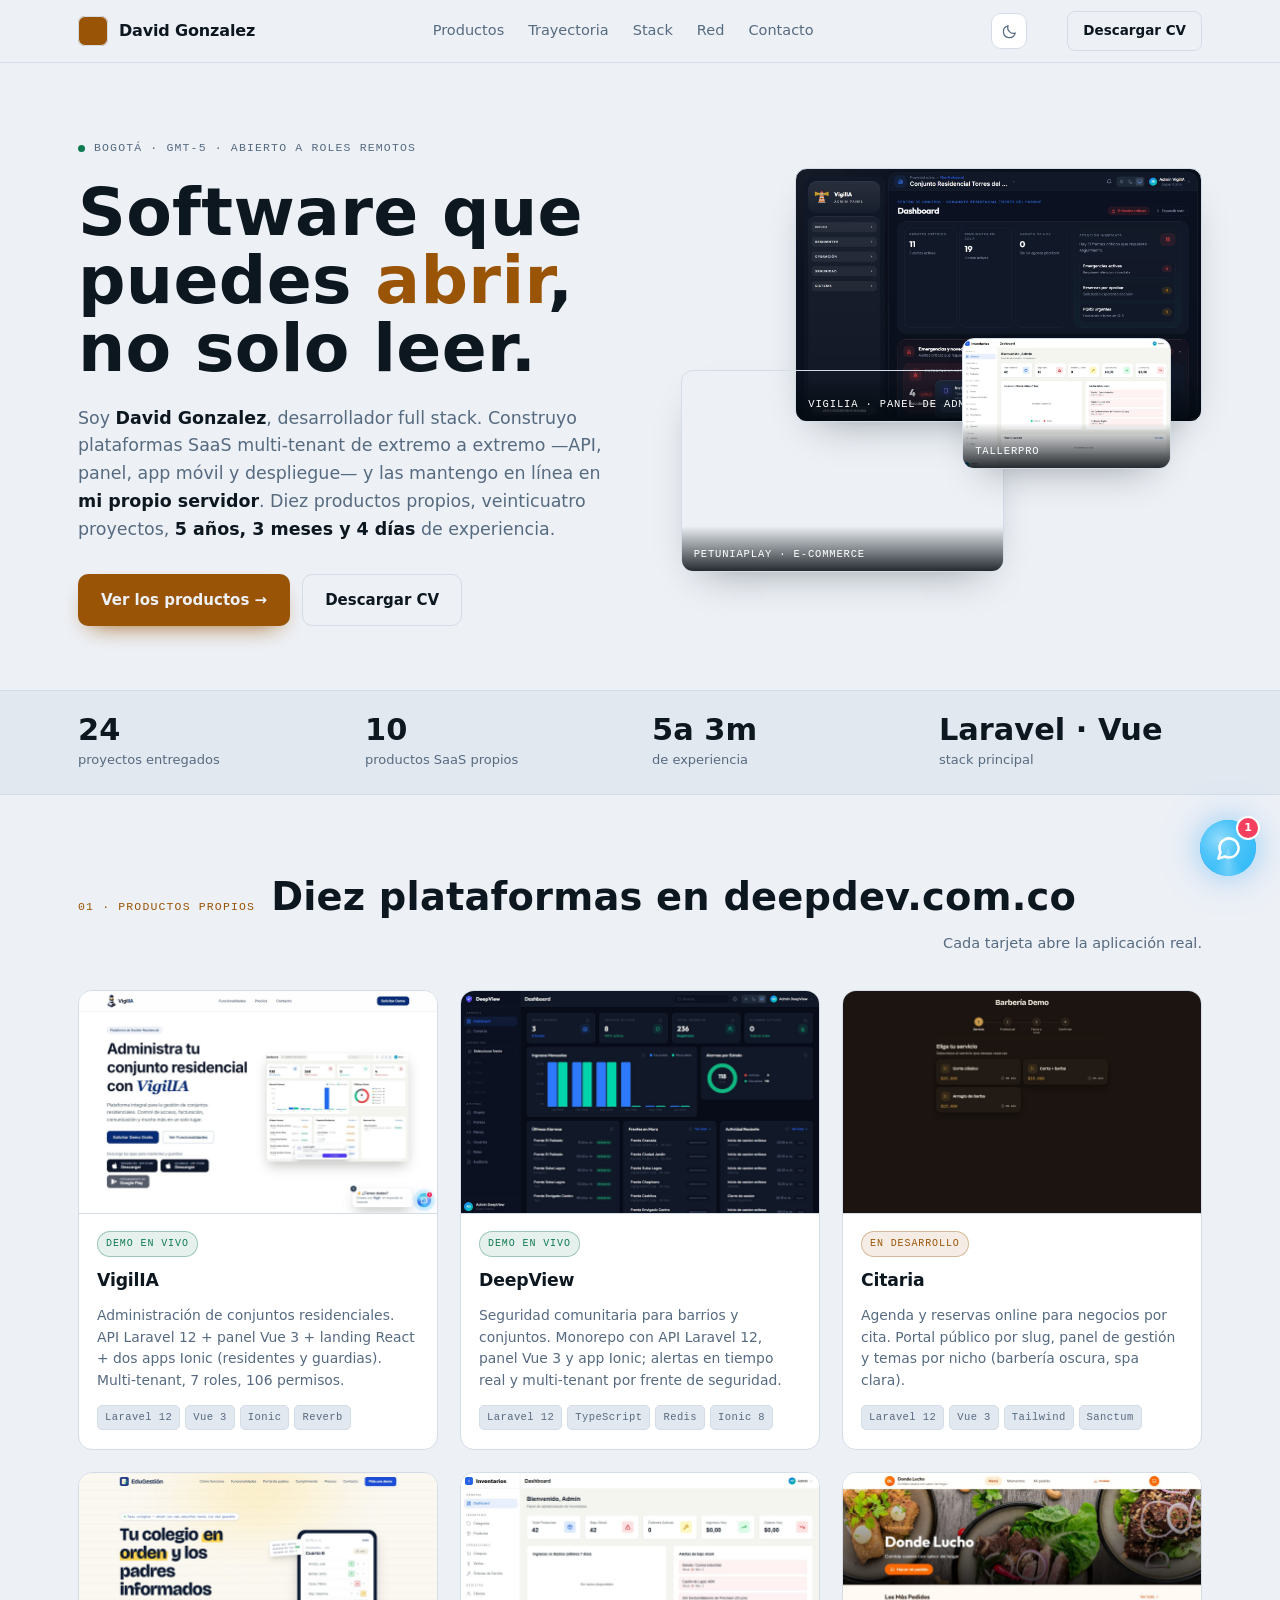
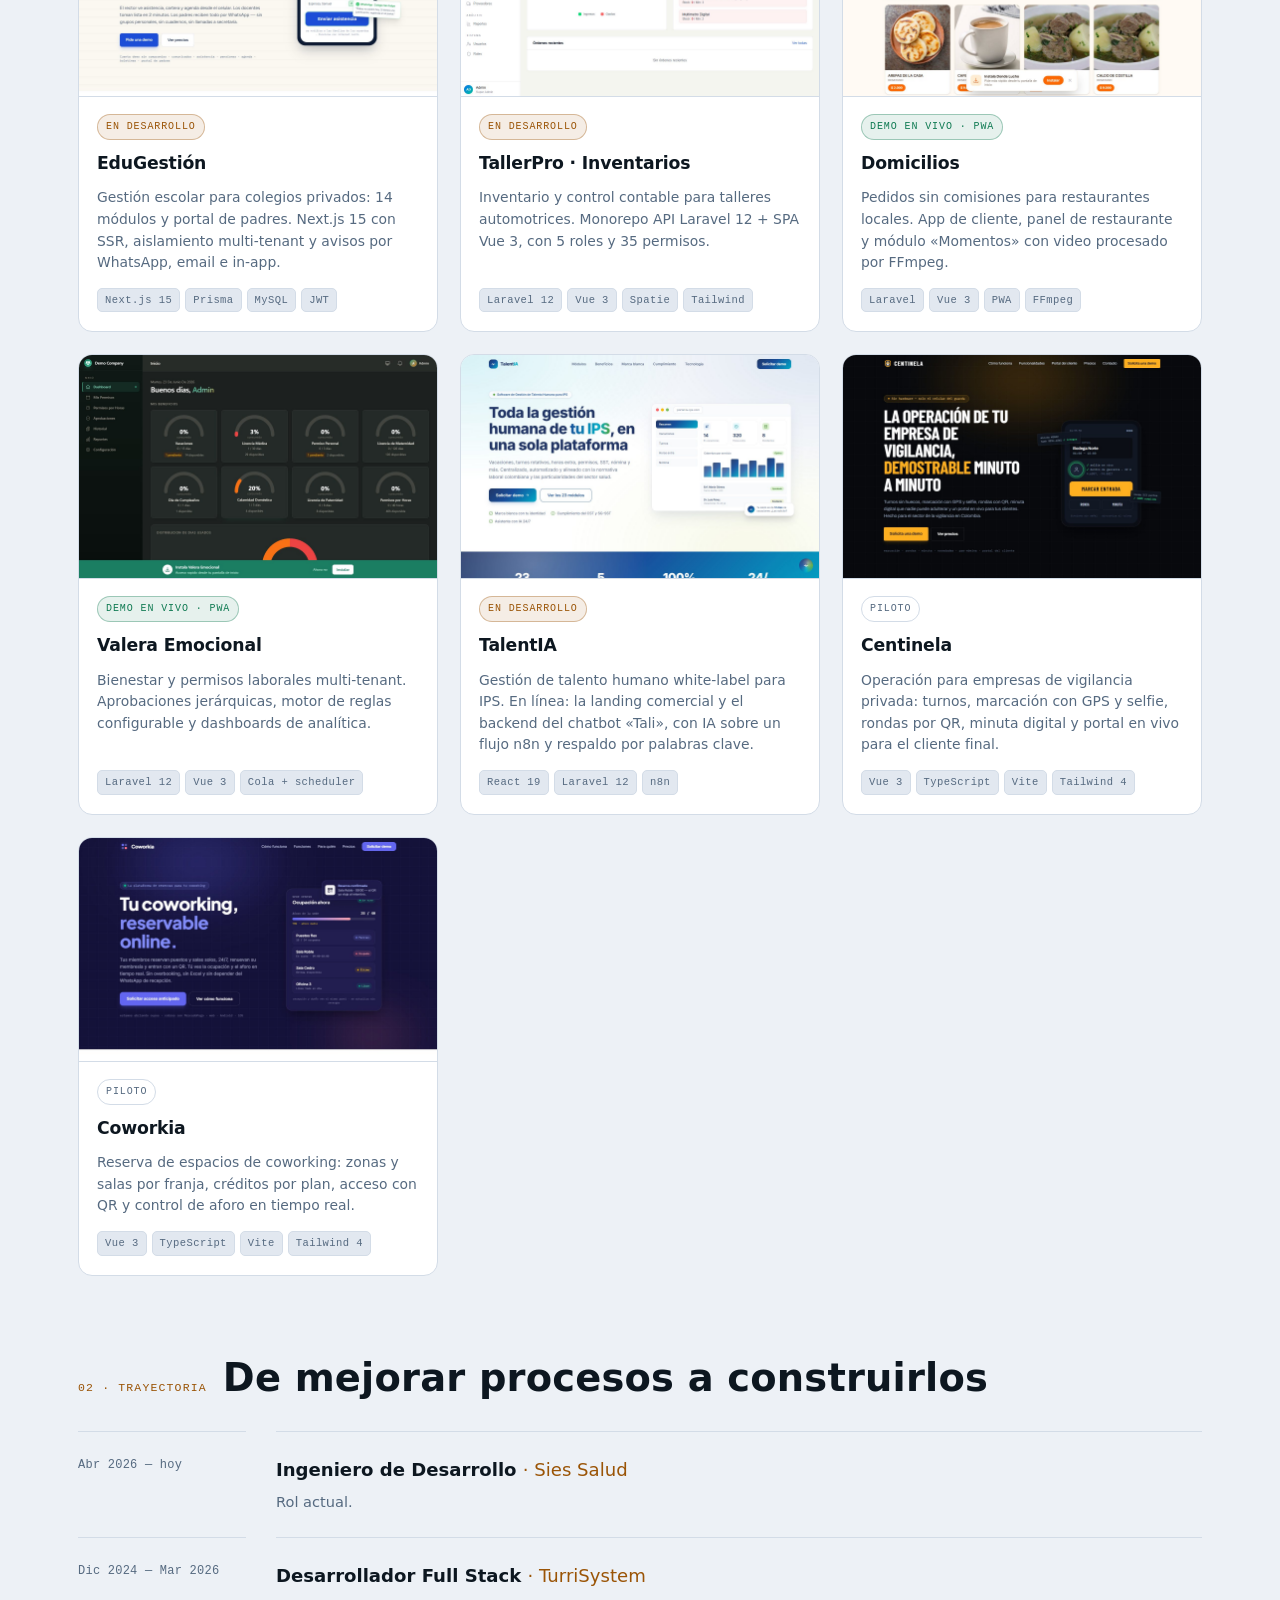
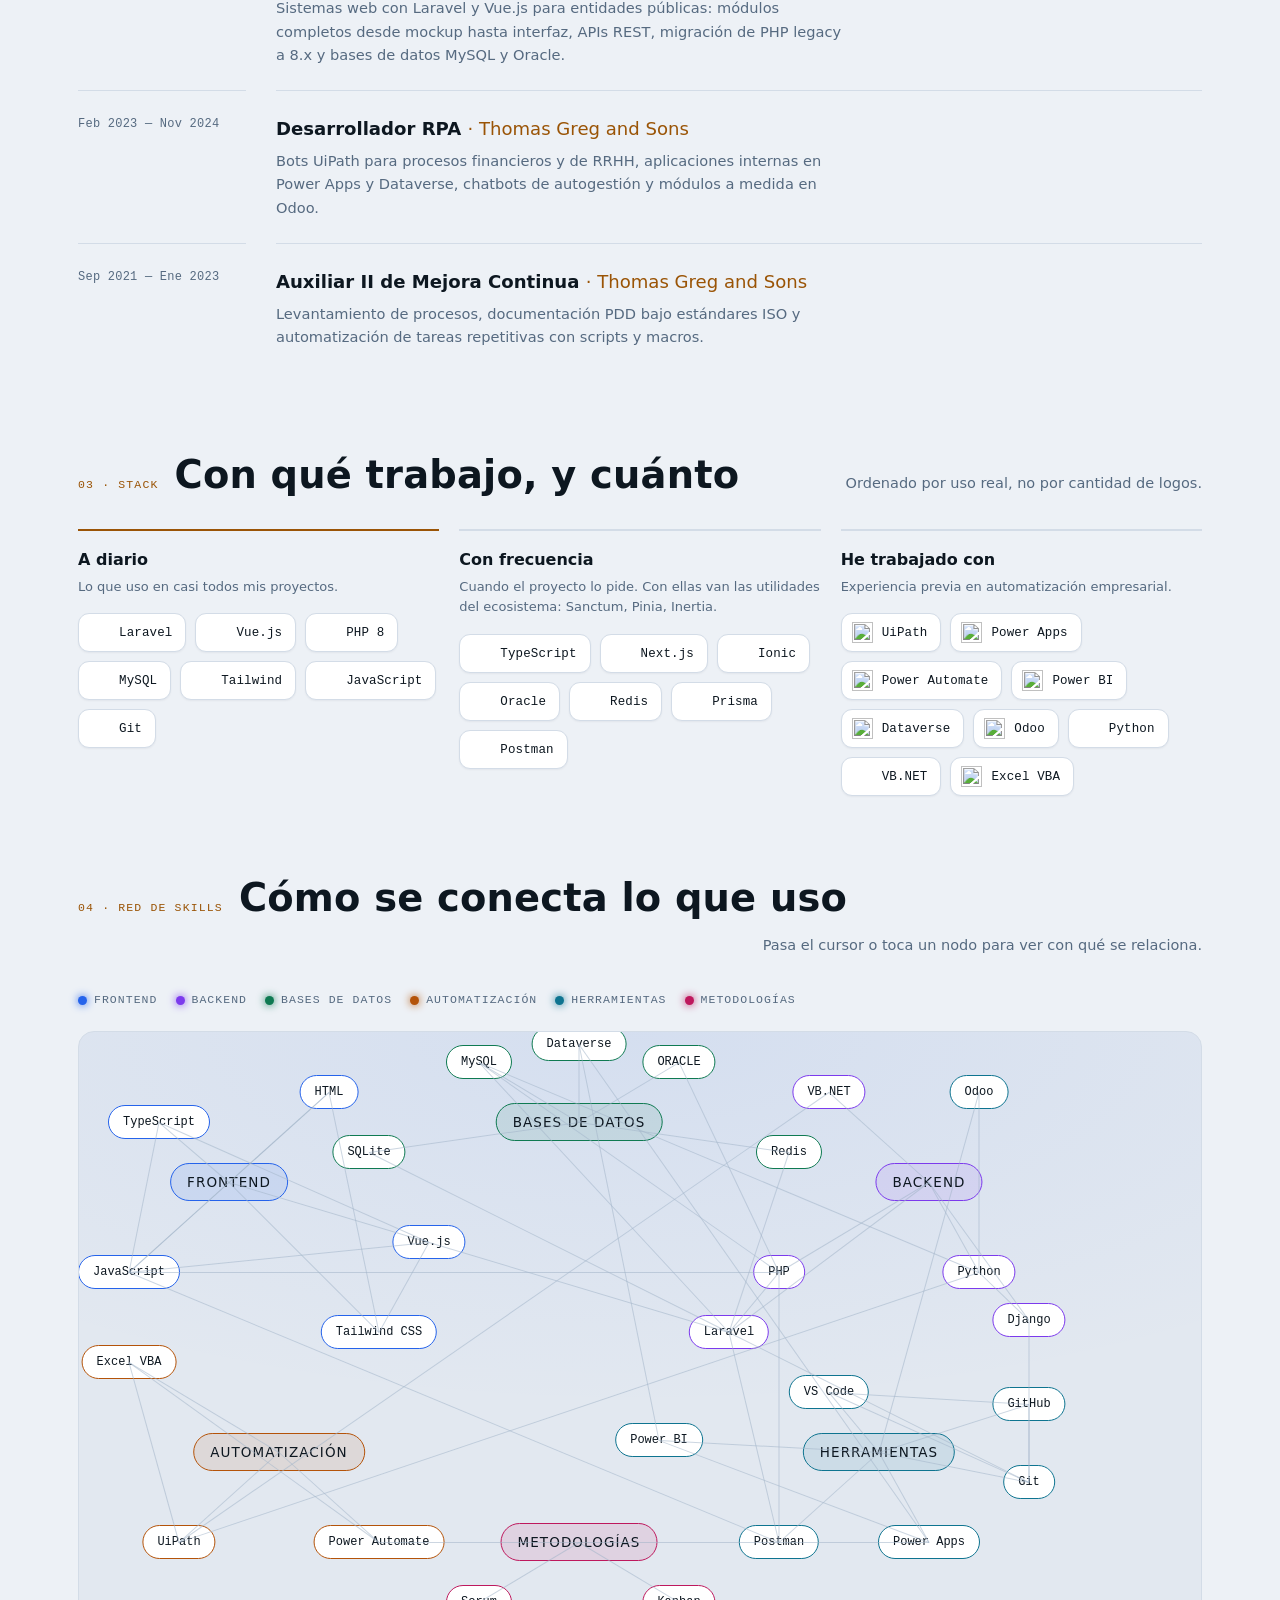
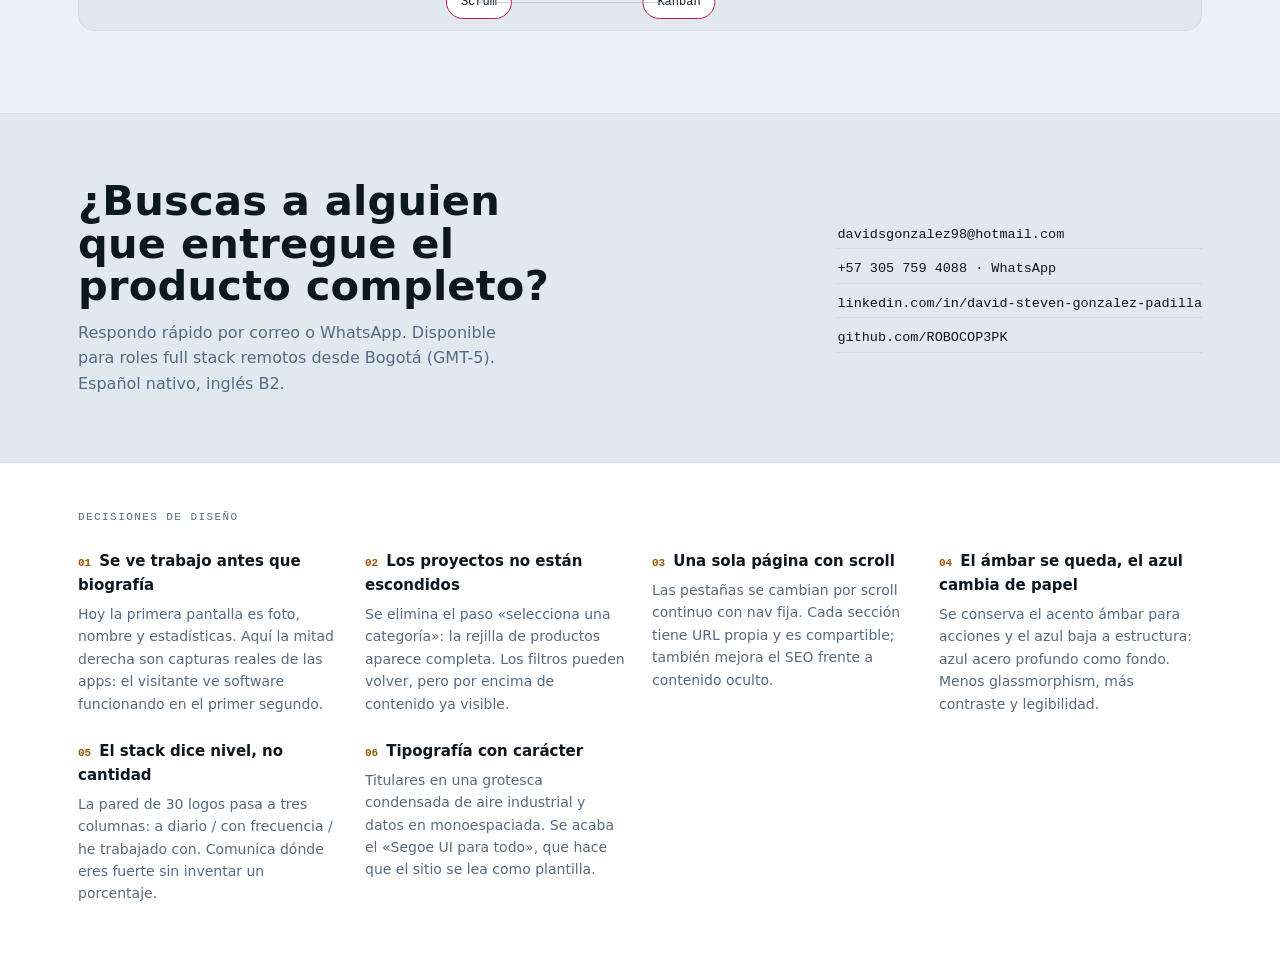
==== commit a12636f8: "EduGestion y VigilIA: la landing como imagen principal Sus tarjetas mostraban el panel interno, que " ====
--- a/portafolio2/index.html
+++ b/portafolio2/index.html
@@ -40,9 +40,10 @@
   --font-mono: "Cascadia Mono", Consolas, "SF Mono", ui-monospace, "Liberation Mono", monospace;
 
   --img-vigilia:     url("/assets/images/projects/vigilia/screenshot1.jpg");
+  --img-vigilia-landing: url("/assets/images/projects/vigilia/landing.jpg");
   --img-deepview:    url("/assets/images/projects/deepview/screenshot1.jpg");
   --img-citaria:     url("/assets/images/projects/citaria/screenshot1.jpg");
-  --img-edugestion:  url("/assets/images/projects/edugestion/screenshot1.jpg");
+  --img-edugestion:  url("/assets/images/projects/edugestion/landing.jpg");
   --img-inventarios: url("/assets/images/projects/inventarios/screenshot1.jpg");
   --img-domicilios:  url("/assets/images/projects/domicilios/screenshot1.jpg");
   --img-valera:      url("/assets/images/projects/valera/screenshot1.jpg");
@@ -604,7 +605,7 @@
 
     <div class="grid">
       <a class="card reveal" href="https://vigilia.deepdev.com.co" target="_blank" rel="noopener noreferrer">
-        <div class="shot" style="background-image: var(--img-vigilia)"></div>
+        <div class="shot" style="background-image: var(--img-vigilia-landing)"></div>
         <div class="card-body">
           <span class="status status--live">Demo en vivo</span>
           <h3>VigilIA</h3>
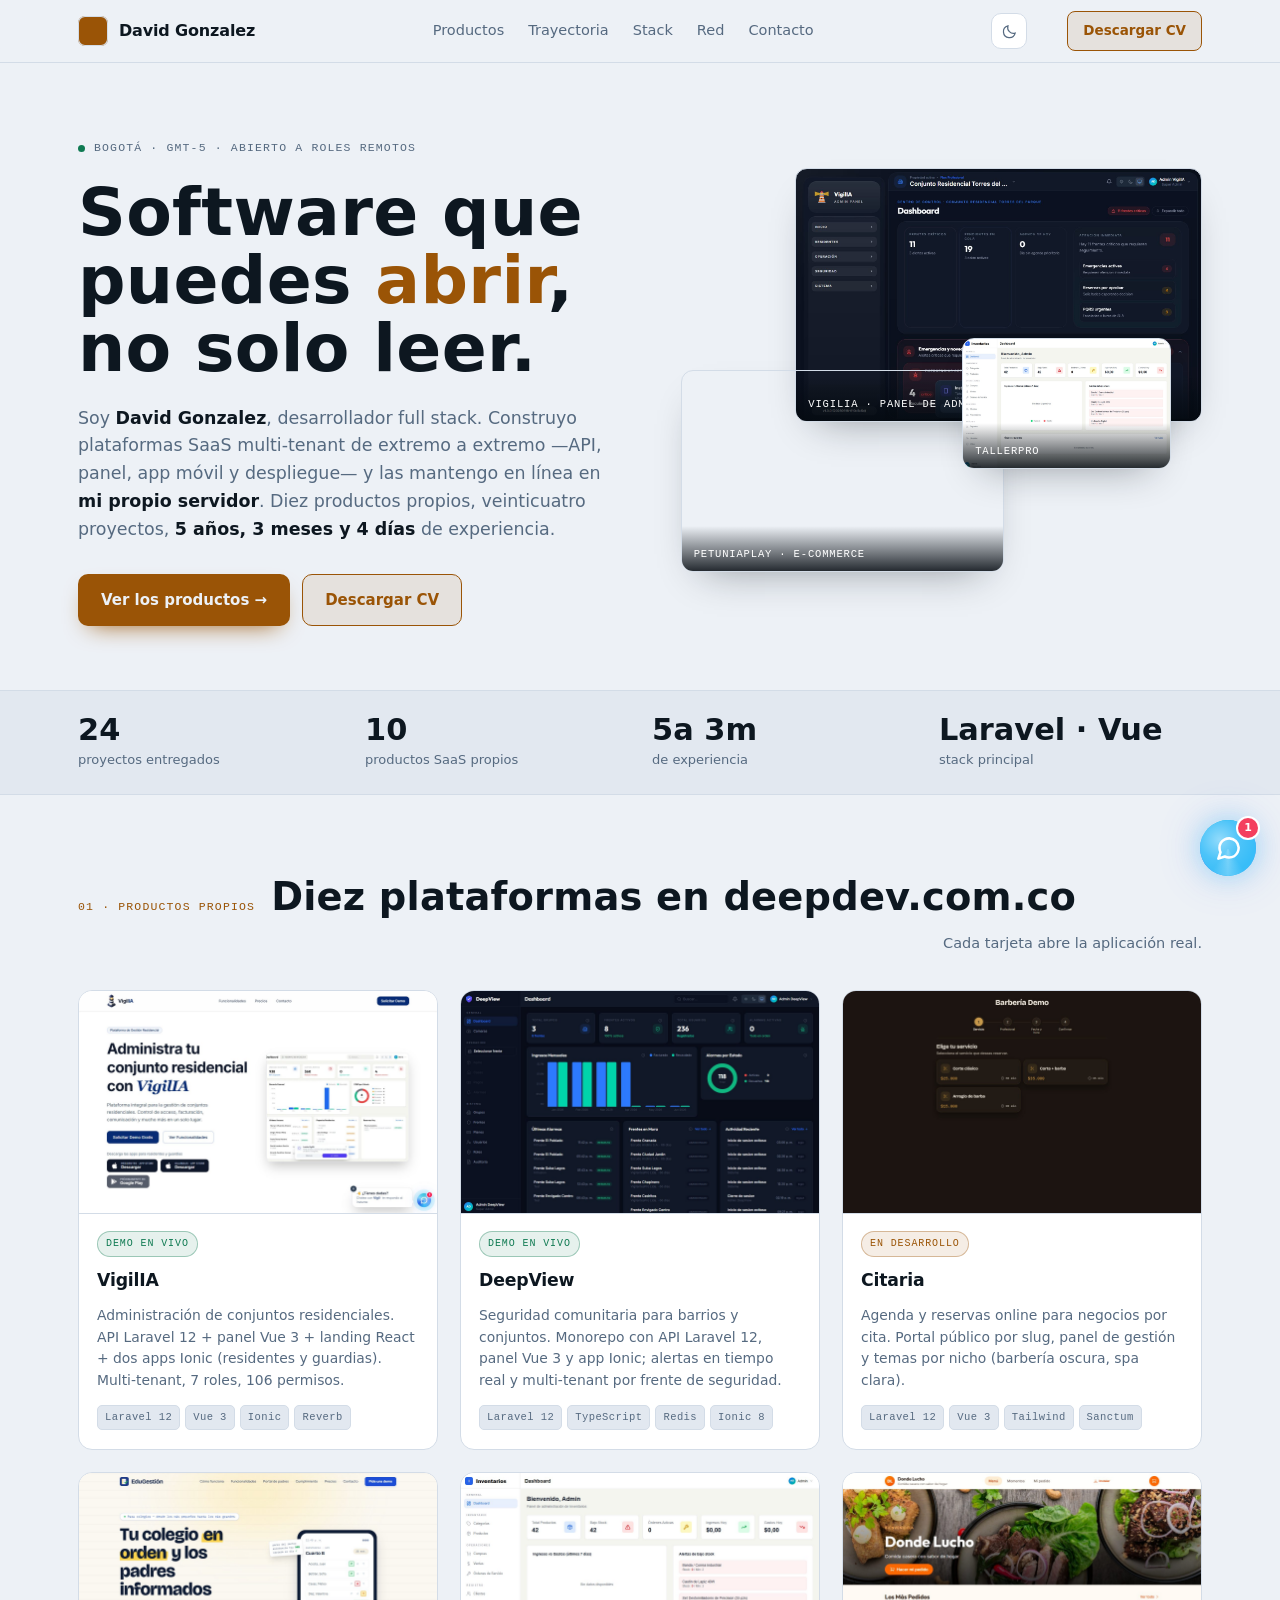
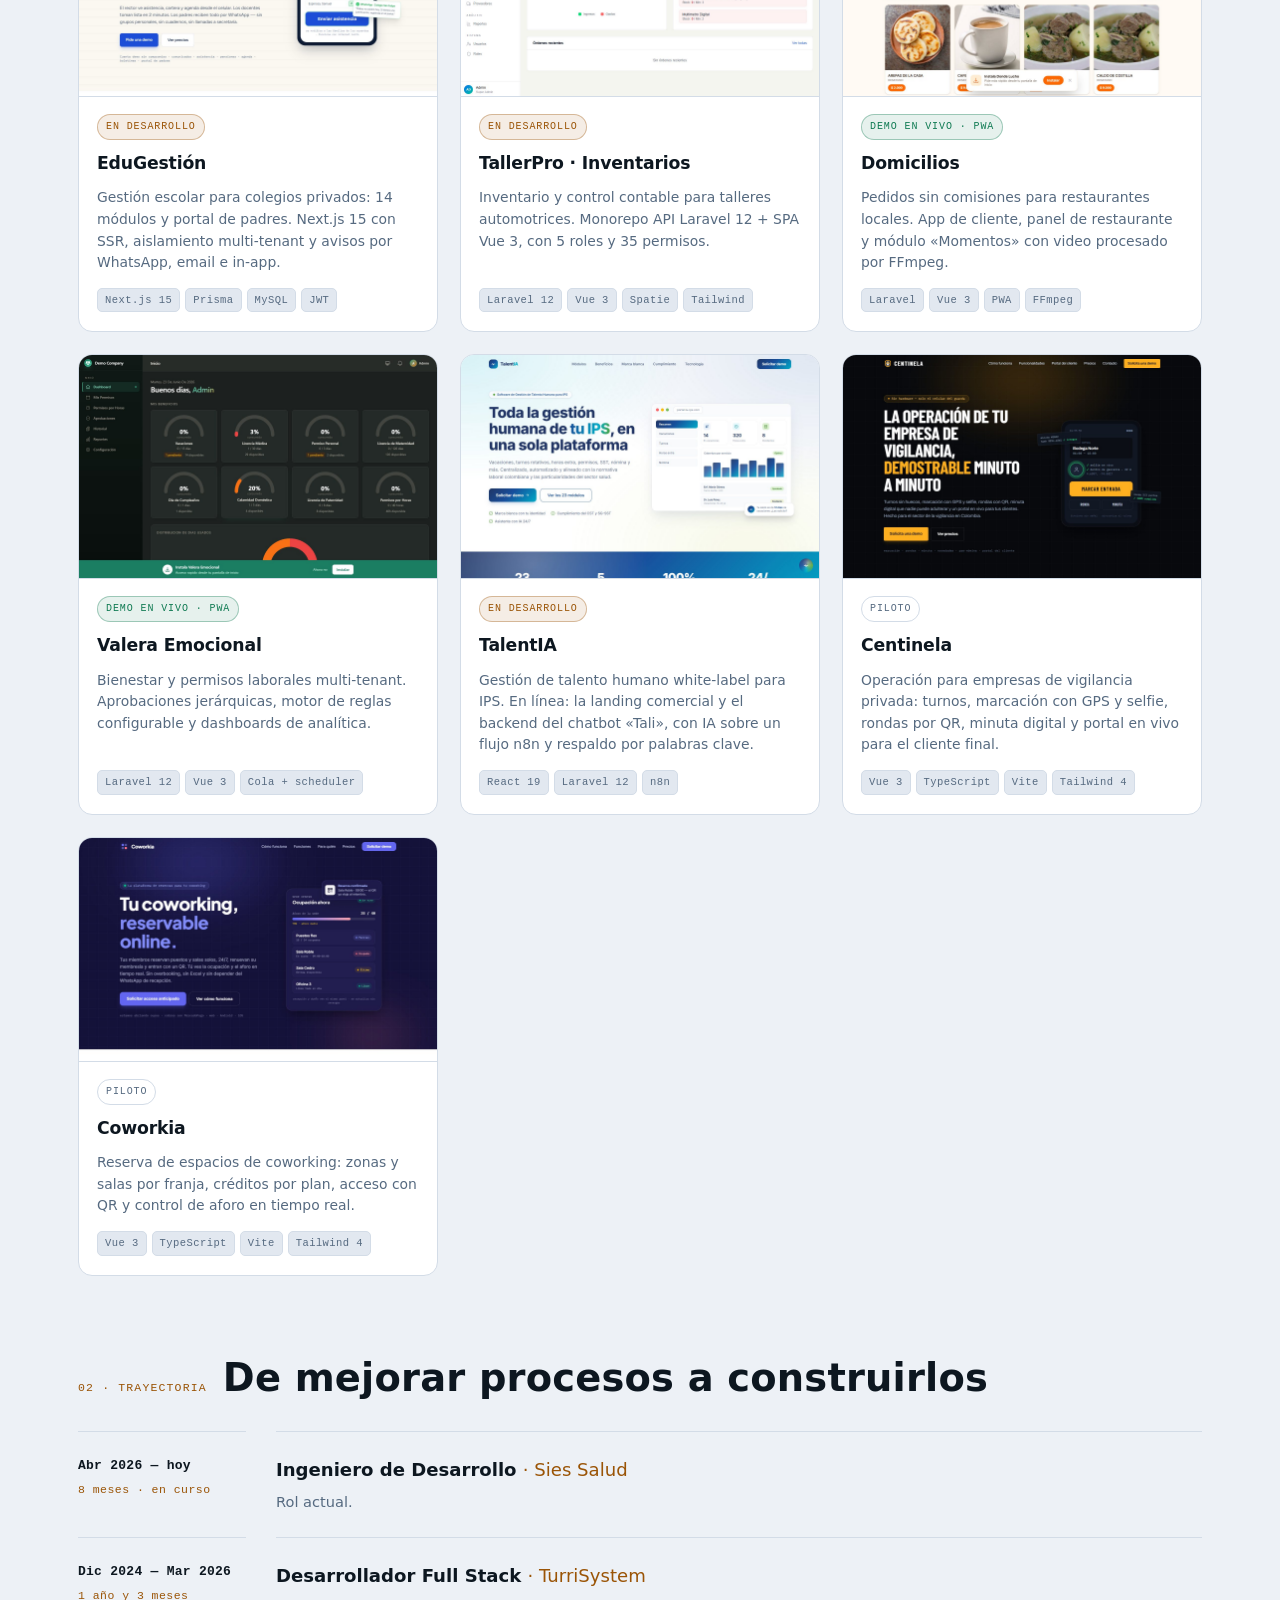
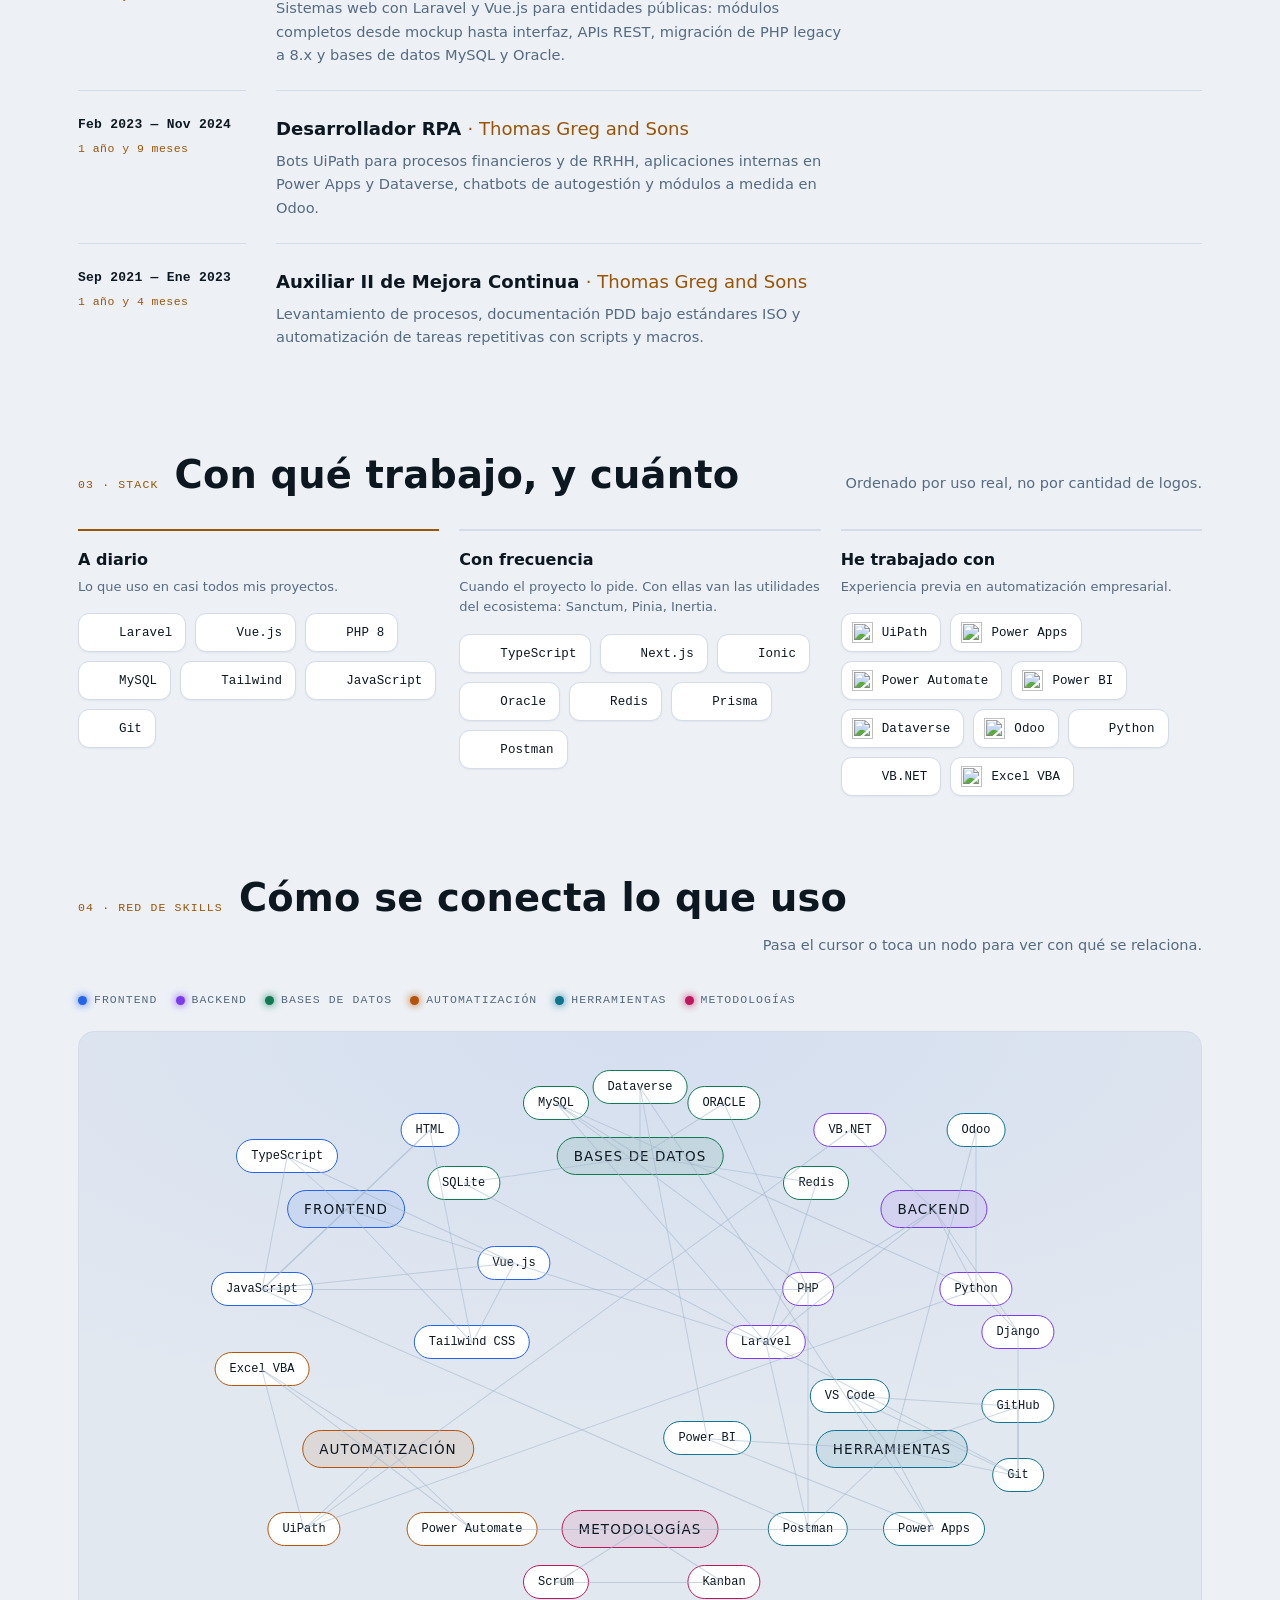
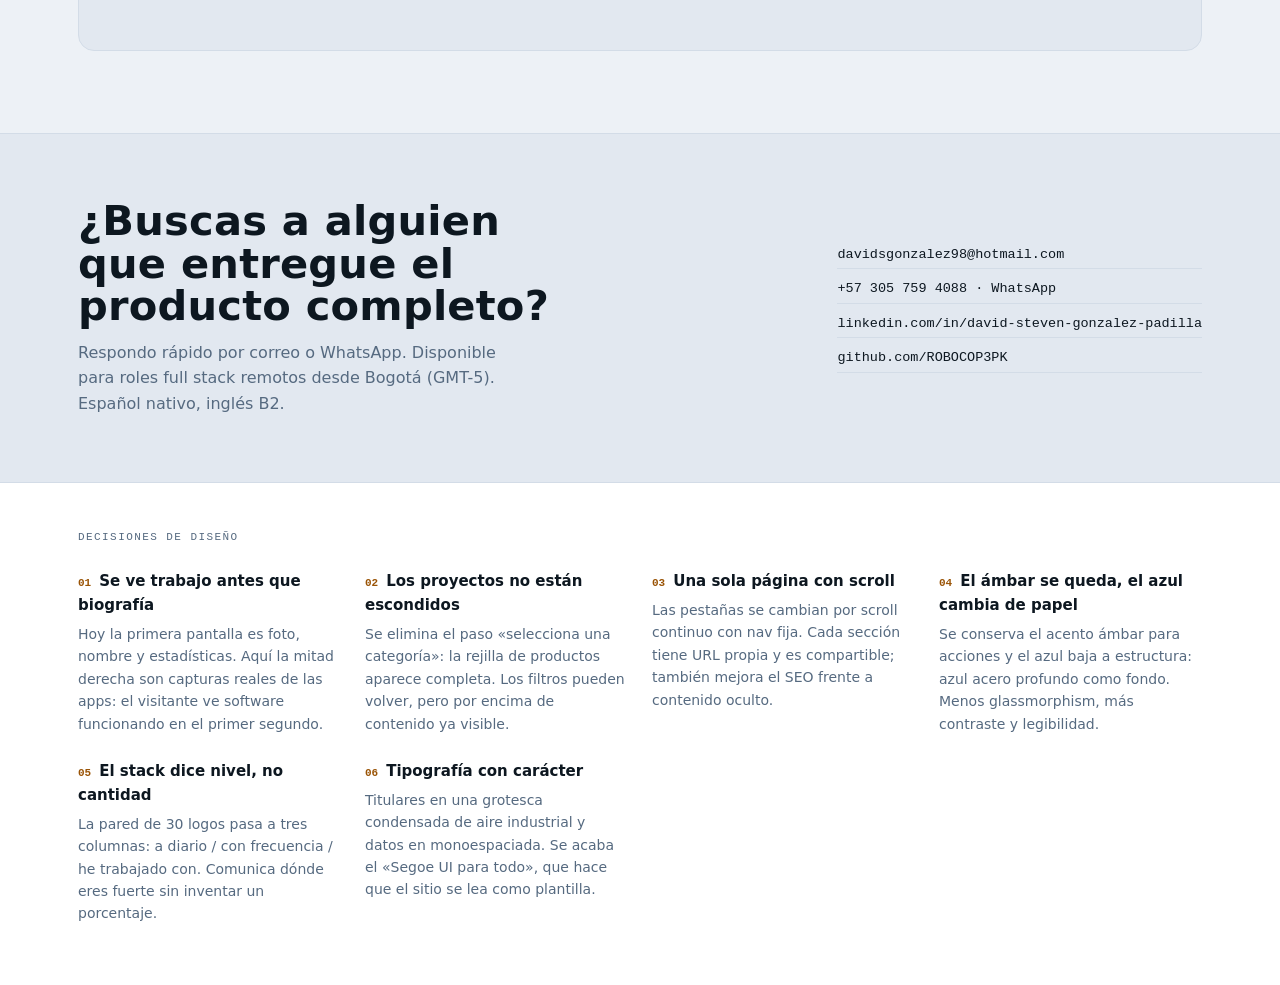
==== commit b161aaad: "Red centrada, fechas de trayectoria y el CV con mas peso - Red de skills (portafolio2): los nodos se" ====
--- a/portafolio2/index.html
+++ b/portafolio2/index.html
@@ -156,7 +156,10 @@
   border: 1px solid var(--line); text-decoration: none; color: var(--ink);
   transition: border-color .16s, background .16s;
 }
-.nav-cv:hover { border-color: var(--accent); background: var(--accent-soft); }
+.nav-cv {
+  border-color: var(--accent); color: var(--accent); background: var(--accent-soft);
+}
+.nav-cv:hover { background: var(--accent); color: var(--ground); border-color: var(--accent); }
 @media (max-width: 880px) { .nav-links { display: none; } .nav-cv { margin-left: auto; } }
 
 /* ------------------------- hero ------------------------- */
@@ -188,6 +191,11 @@
 .btn-primary { background: var(--accent); color: var(--ground); box-shadow: 0 10px 24px -12px var(--accent); }
 .btn-primary:hover { transform: translateY(-2px); box-shadow: 0 16px 30px -14px var(--accent); }
 .btn-ghost { border-color: var(--line); color: var(--ink); }
+.btn-cv {
+  border-color: var(--accent); color: var(--accent);
+  background: var(--accent-soft); font-weight: 650;
+}
+.btn-cv:hover { background: var(--accent); color: var(--ground); }
 .btn-ghost:hover { border-color: var(--muted); background: var(--surface); }
 
 /* mosaico del hero */
@@ -276,8 +284,16 @@
 @media (max-width: 720px) { .track { grid-template-columns: 1fr; gap: 4px; } }
 .track-row { display: contents; }
 .track-when {
-  font-family: var(--font-mono); font-size: 12px; color: var(--muted);
-  padding: 24px 0; border-top: 1px solid var(--line); letter-spacing: .02em;
+  display: flex; flex-direction: column; gap: 4px;
+  padding: 24px 0; border-top: 1px solid var(--line);
+}
+.track-fecha {
+  font-family: var(--font-mono); font-size: 13px; font-weight: 600;
+  color: var(--ink); letter-spacing: .02em;
+}
+.track-dur {
+  font-family: var(--font-mono); font-size: 11.5px; color: var(--accent);
+  letter-spacing: .04em;
 }
 .track-what { padding: 24px 0; border-top: 1px solid var(--line); }
 @media (max-width: 720px) {
@@ -469,7 +485,7 @@
 .net {
   position: relative;
   width: 1000px;
-  height: 600px;
+  height: 620px;
   transform-origin: 0 0;
 }
 .edge {
@@ -575,7 +591,7 @@
       </p>
       <div class="cta-row">
         <a class="btn btn-primary" href="#productos">Ver los productos →</a>
-        <a class="btn btn-ghost" href="#contacto">Descargar CV</a>
+        <a class="btn btn-cv" href="#contacto">Descargar CV</a>
       </div>
     </div>
     <div class="mosaic" aria-hidden="true">
@@ -715,28 +731,28 @@
     </div>
     <div class="track">
       <div class="track-row reveal">
-        <div class="track-when">Abr 2026 — hoy</div>
+        <div class="track-when"><span class="track-fecha">Abr 2026 — hoy</span><span class="track-dur" data-desde="2026-04" data-hasta="hoy"></span></div>
         <div class="track-what">
           <h3>Ingeniero de Desarrollo <span>· Sies Salud</span></h3>
           <p>Rol actual.</p>
         </div>
       </div>
       <div class="track-row reveal">
-        <div class="track-when">Dic 2024 — Mar 2026</div>
+        <div class="track-when"><span class="track-fecha">Dic 2024 — Mar 2026</span><span class="track-dur" data-desde="2024-12" data-hasta="2026-03"></span></div>
         <div class="track-what">
           <h3>Desarrollador Full Stack <span>· TurriSystem</span></h3>
           <p>Sistemas web con Laravel y Vue.js para entidades públicas: módulos completos desde mockup hasta interfaz, APIs REST, migración de PHP legacy a 8.x y bases de datos MySQL y Oracle.</p>
         </div>
       </div>
       <div class="track-row reveal">
-        <div class="track-when">Feb 2023 — Nov 2024</div>
+        <div class="track-when"><span class="track-fecha">Feb 2023 — Nov 2024</span><span class="track-dur" data-desde="2023-02" data-hasta="2024-11"></span></div>
         <div class="track-what">
           <h3>Desarrollador RPA <span>· Thomas Greg and Sons</span></h3>
           <p>Bots UiPath para procesos financieros y de RRHH, aplicaciones internas en Power Apps y Dataverse, chatbots de autogestión y módulos a medida en Odoo.</p>
         </div>
       </div>
       <div class="track-row reveal">
-        <div class="track-when">Sep 2021 — Ene 2023</div>
+        <div class="track-when"><span class="track-fecha">Sep 2021 — Ene 2023</span><span class="track-dur" data-desde="2021-09" data-hasta="2023-01"></span></div>
         <div class="track-what">
           <h3>Auxiliar II de Mejora Continua <span>· Thomas Greg and Sons</span></h3>
           <p>Levantamiento de procesos, documentación PDD bajo estándares ISO y automatización de tareas repetitivas con scripts y macros.</p>
@@ -937,6 +953,39 @@
 })();
 
 /* ============================================================
+   Cuanto duro cada etapa de la trayectoria
+   ============================================================ */
+(function () {
+  function meses(desde, hasta) {
+    var a = desde.split('-');
+    var inicio = new Date(+a[0], +a[1] - 1, 1);
+    var fin;
+    if (hasta === 'hoy') {
+      var h = new Date();
+      fin = new Date(h.getFullYear(), h.getMonth(), 1);
+    } else {
+      var b = hasta.split('-');
+      fin = new Date(+b[0], +b[1] - 1, 1);
+    }
+    return (fin.getFullYear() - inicio.getFullYear()) * 12 + (fin.getMonth() - inicio.getMonth());
+  }
+
+  function texto(total) {
+    var anios = Math.floor(total / 12);
+    var resto = total % 12;
+    var partes = [];
+    if (anios) partes.push(anios + (anios === 1 ? ' año' : ' años'));
+    if (resto) partes.push(resto + (resto === 1 ? ' mes' : ' meses'));
+    return partes.length ? partes.join(' y ') : 'menos de un mes';
+  }
+
+  document.querySelectorAll('.track-dur').forEach(function (el) {
+    var total = meses(el.dataset.desde, el.dataset.hasta);
+    el.textContent = texto(total) + (el.dataset.hasta === 'hoy' ? ' · en curso' : '');
+  });
+})();
+
+/* ============================================================
    Red de skills — mismo grafo que el portafolio principal
    ============================================================ */
 (function () {
@@ -1146,8 +1195,18 @@
         }
 };
 
-  var ANCHO = 1000, ALTO = 600;
+  var ANCHO = 1000, ALTO = 620;
+  // Aire interior para que ningun nodo toque el borde: los porcentajes del
+  // grafo se mapean a este rectangulo, no al lienzo completo.
+  var MARGEN_X = 80, MARGEN_Y = 44;
   var nodos = {};
+
+  function aPixeles(x, y) {
+    return {
+      x: MARGEN_X + (x / 100) * (ANCHO - MARGEN_X * 2),
+      y: MARGEN_Y + (y / 100) * (ALTO - MARGEN_Y * 2)
+    };
+  }
 
   var nombres = {
     javascript: 'JavaScript', typescript: 'TypeScript', html: 'HTML', vuejs: 'Vue.js',
@@ -1174,8 +1233,9 @@
     el.dataset.cat = categoria;
     el.dataset.id = id;
     el.textContent = etiqueta(id);
-    el.style.left = s.position.x + '%';
-    el.style.top = s.position.y + '%';
+    var punto = aPixeles(s.position.x, s.position.y);
+    el.style.left = punto.x + 'px';
+    el.style.top = punto.y + 'px';
     el.setAttribute('aria-label', etiqueta(id) + ' — ver conexiones');
     lienzo.appendChild(el);
     nodos[id] = el;
@@ -1191,9 +1251,9 @@
       if (vistas[clave]) return;
       vistas[clave] = true;
 
-      var a = SKILLS[id].position, b = SKILLS[destino].position;
-      var x1 = a.x / 100 * ANCHO, y1 = a.y / 100 * ALTO;
-      var x2 = b.x / 100 * ANCHO, y2 = b.y / 100 * ALTO;
+      var a = aPixeles(SKILLS[id].position.x, SKILLS[id].position.y);
+      var b = aPixeles(SKILLS[destino].position.x, SKILLS[destino].position.y);
+      var x1 = a.x, y1 = a.y, x2 = b.x, y2 = b.y;
       var largo = Math.hypot(x2 - x1, y2 - y1);
       var giro = Math.atan2(y2 - y1, x2 - x1) * 180 / Math.PI;
 
@@ -1242,7 +1302,9 @@
   var marco = lienzo.parentElement;
   function ajustar() {
     var k = Math.min(1, marco.clientWidth / ANCHO);
-    lienzo.style.transform = 'scale(' + k + ')';
+    var sobrante = marco.clientWidth - ANCHO * k;
+    // translate antes que scale: mueve el bloque ya escalado, sin deformarlo
+    lienzo.style.transform = 'translateX(' + (sobrante / 2) + 'px) scale(' + k + ')';
     marco.style.height = (ALTO * k) + 'px';
   }
   ajustar();
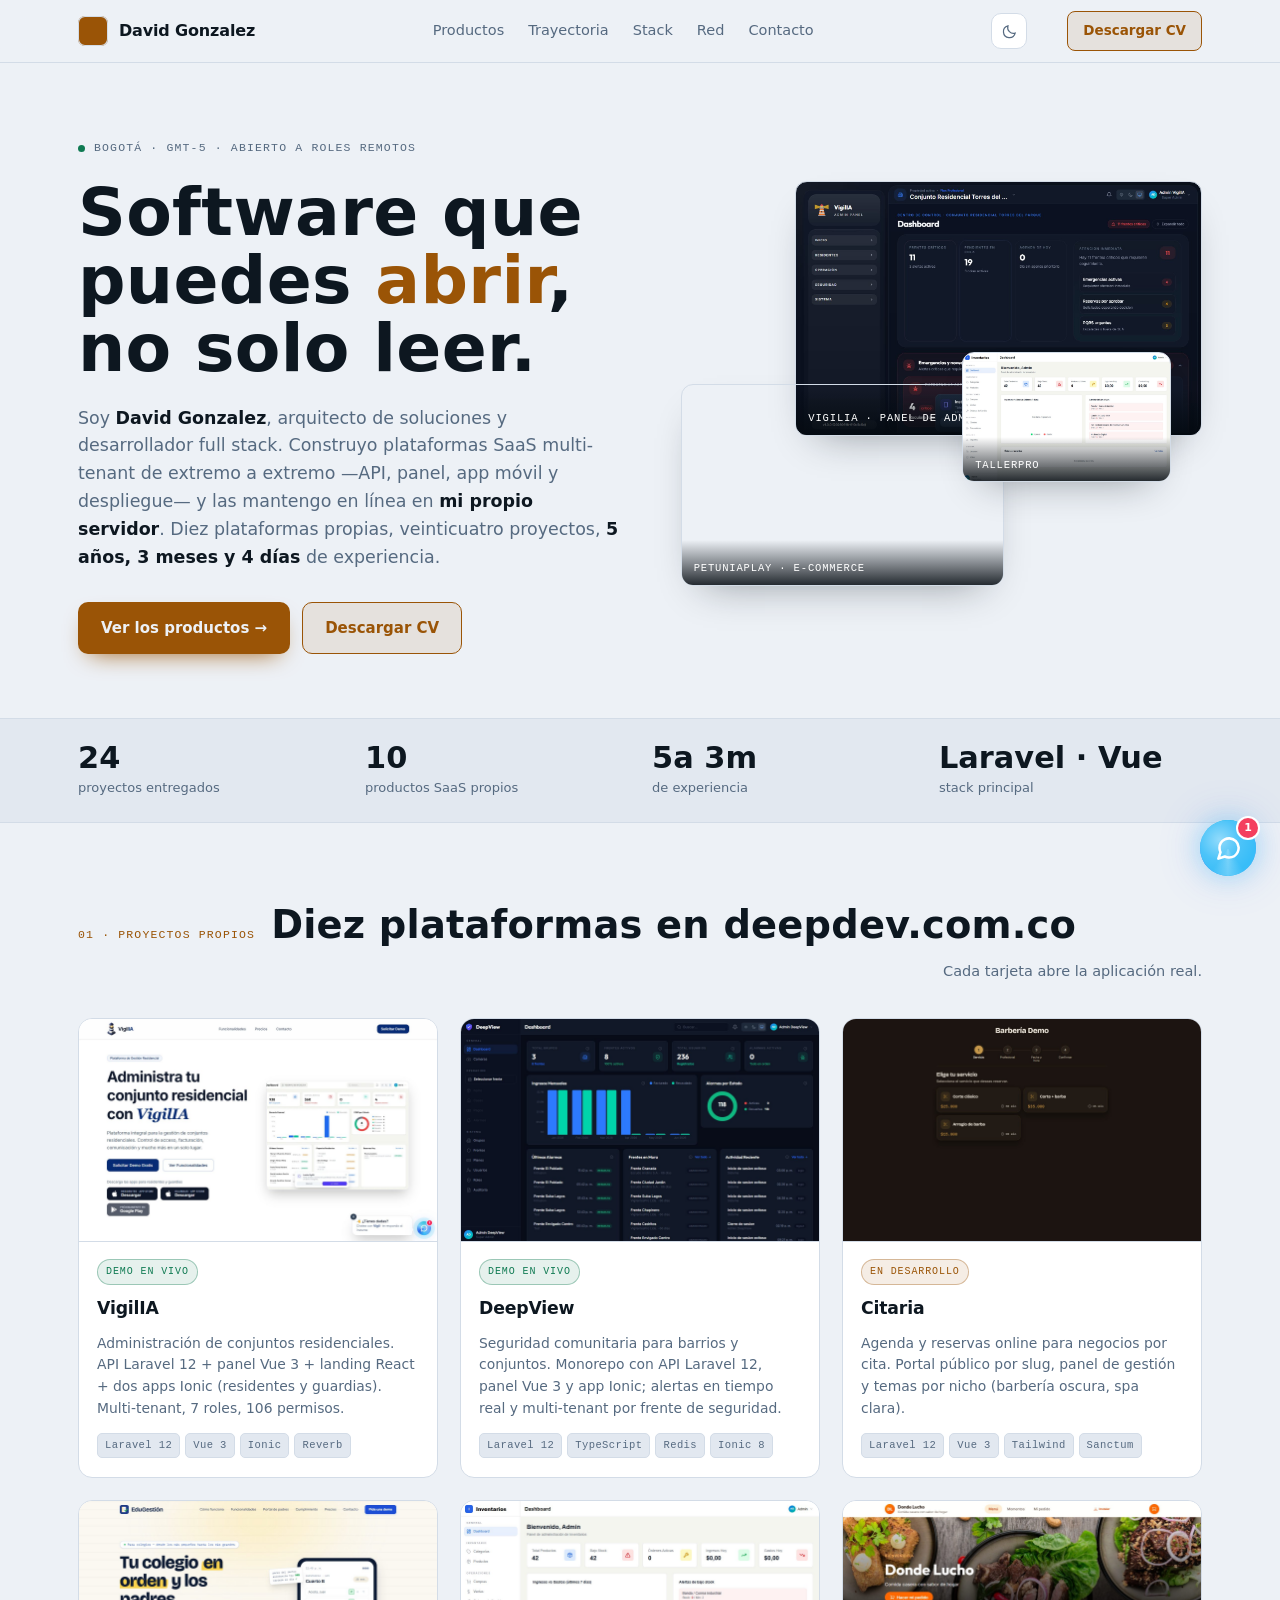
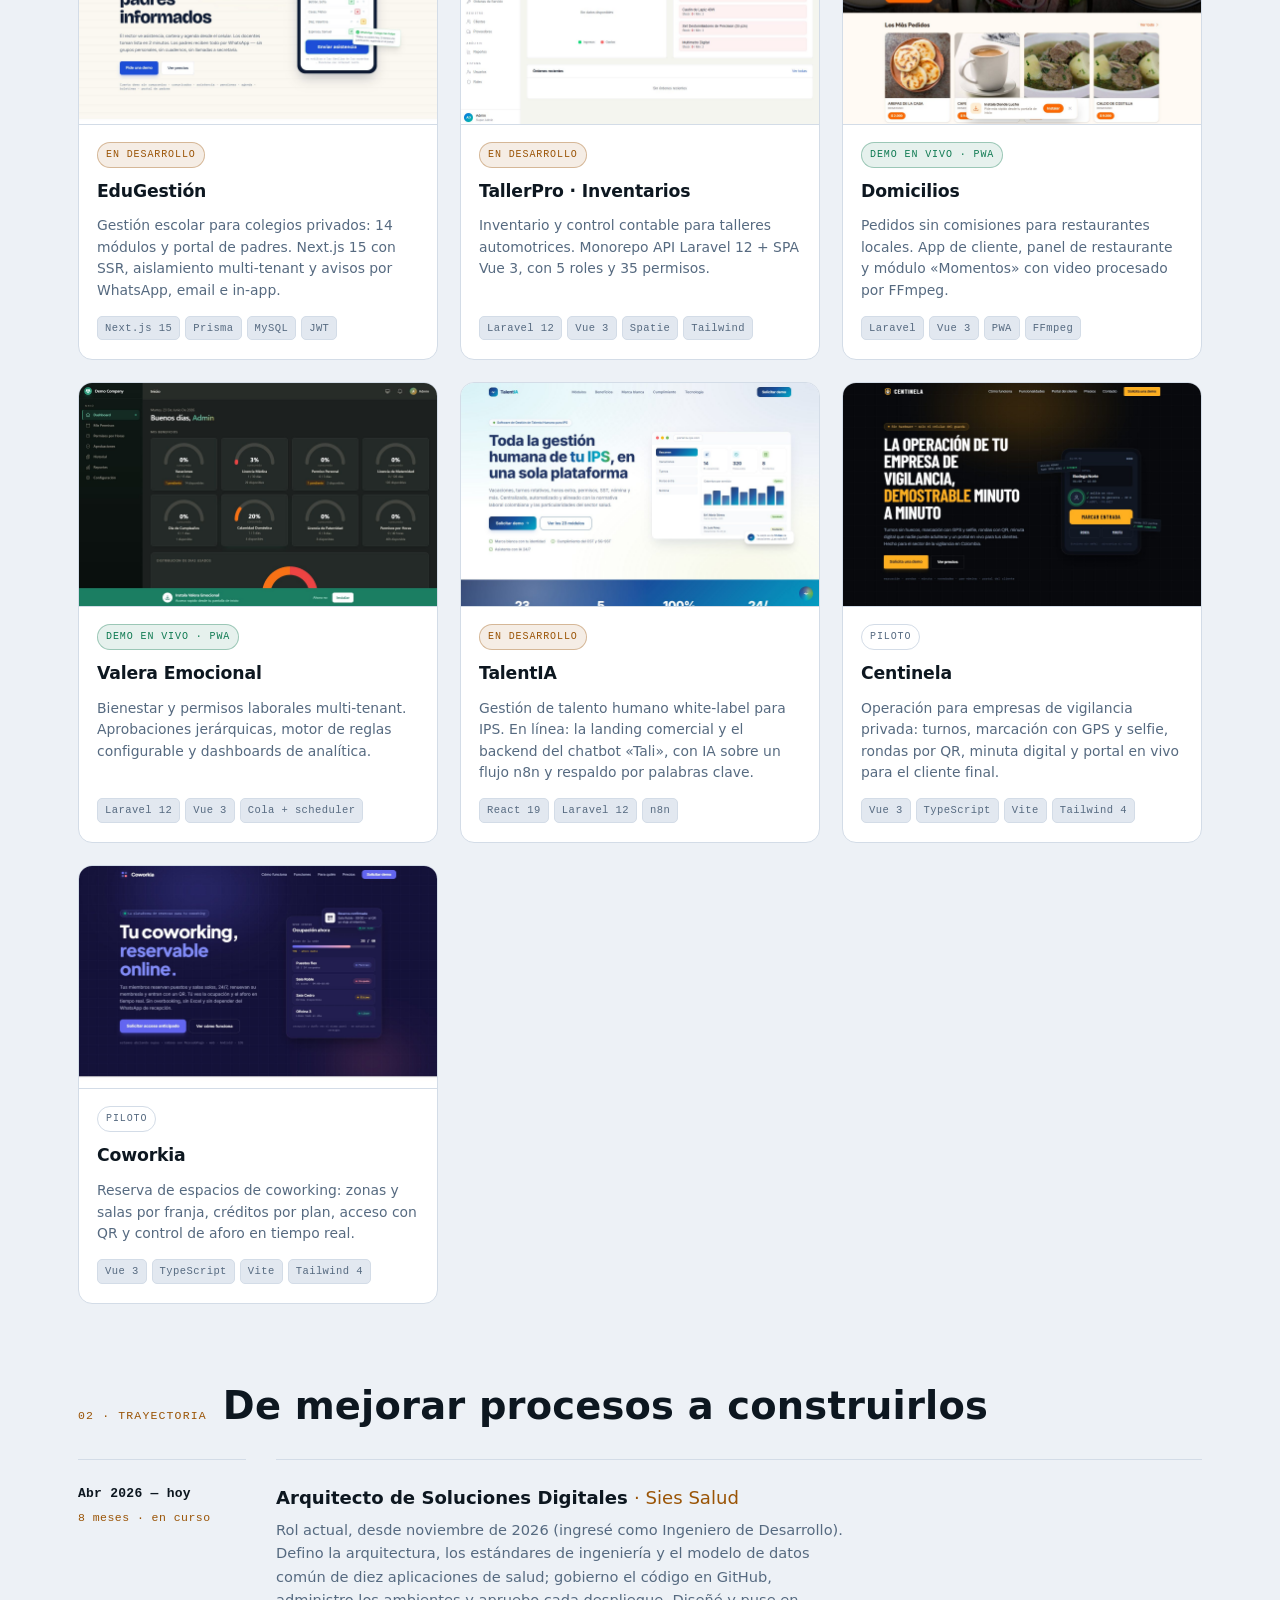
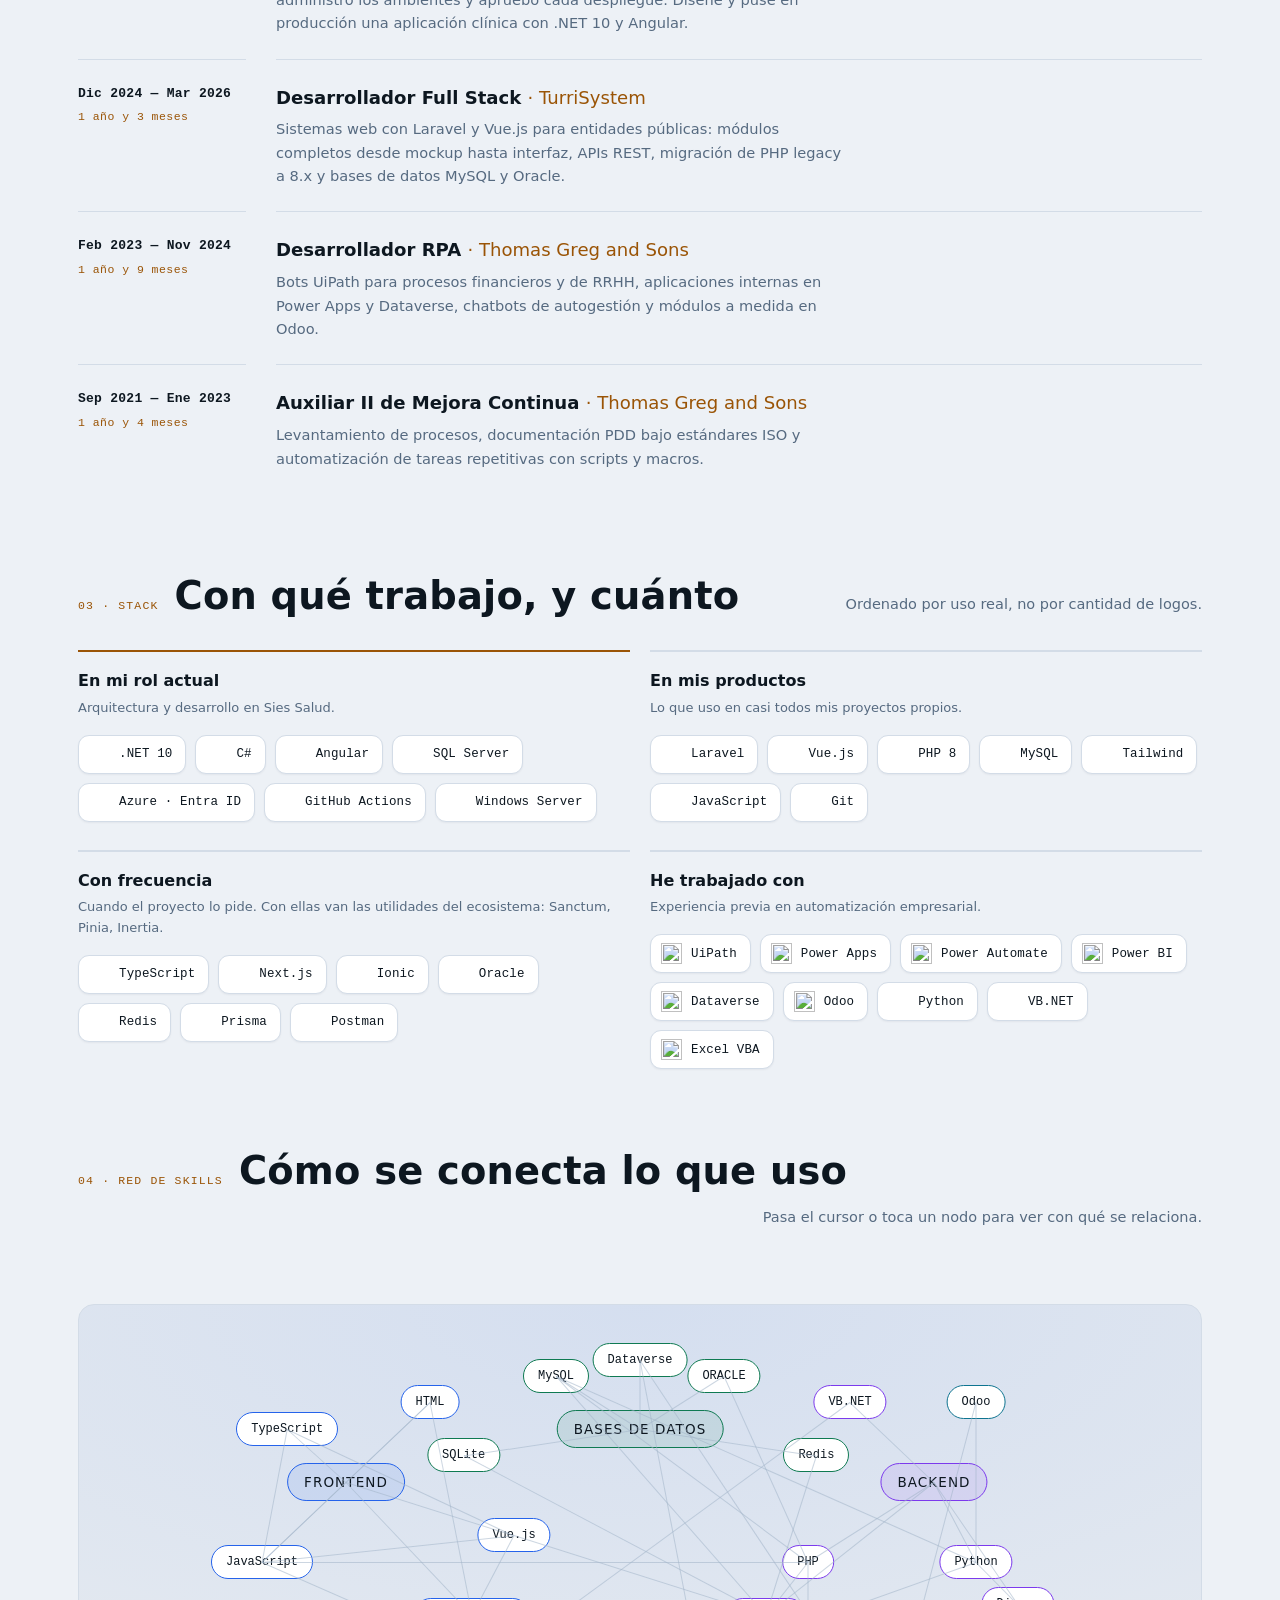
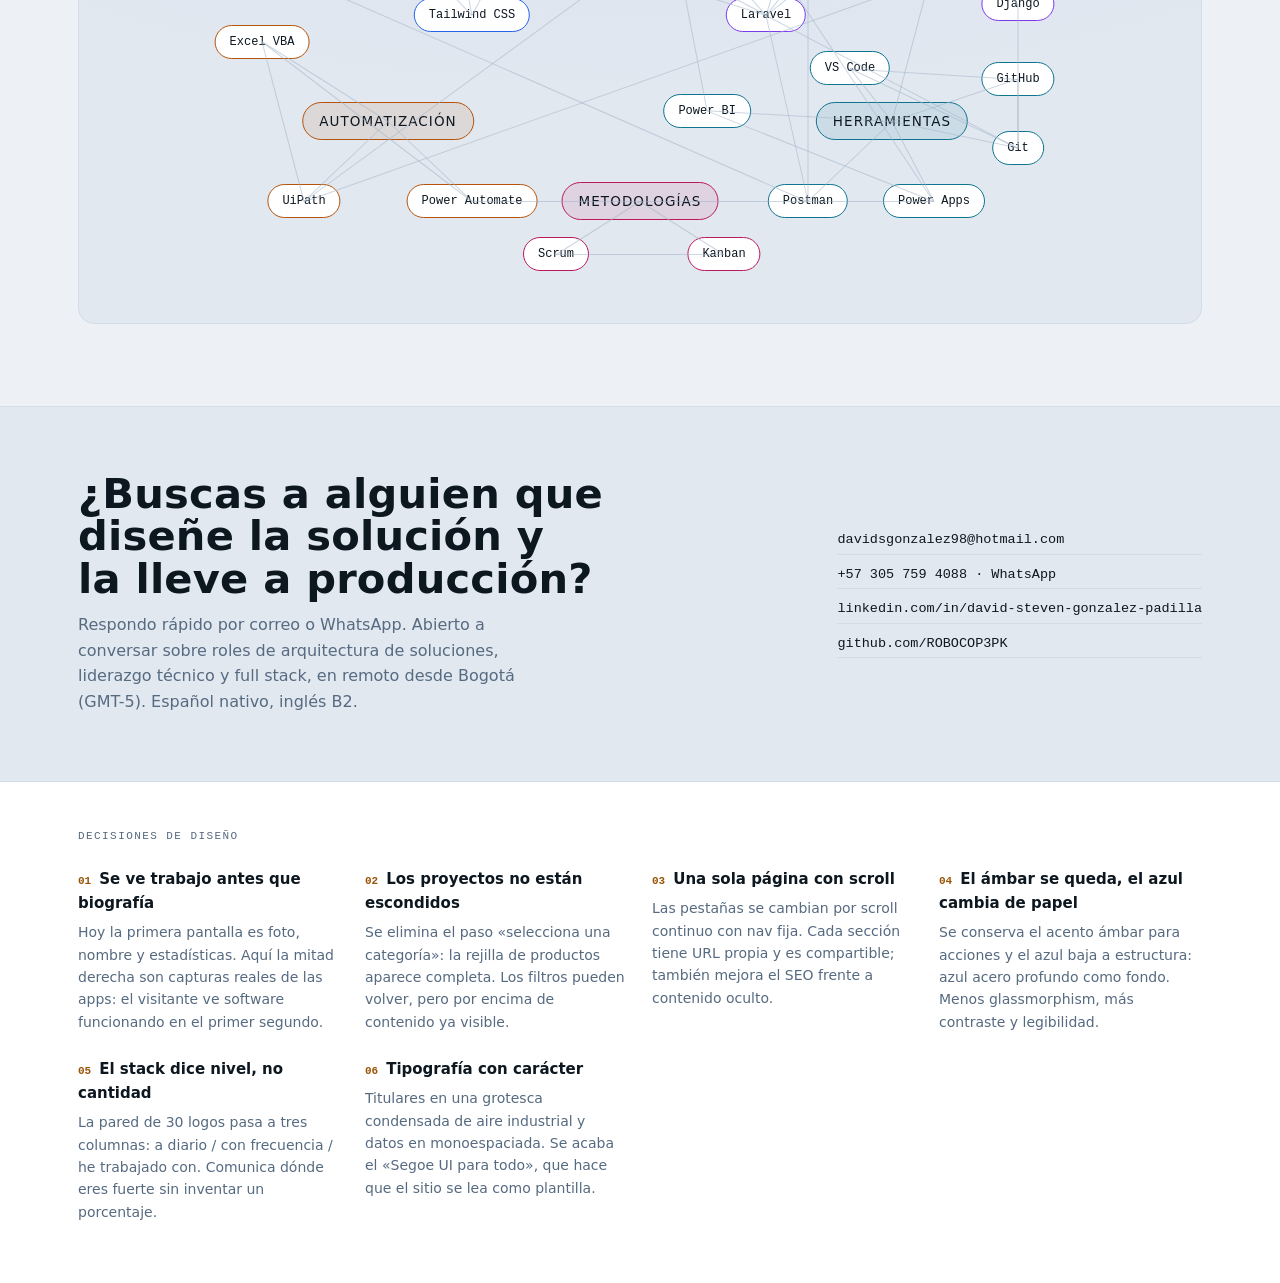
==== commit 45d9139e: "Arquitecto de Soluciones Digitales: cargo nuevo en el sitio, el CV y portafolio2 Sies Salud pasa a A" ====
--- a/portafolio2/index.html
+++ b/portafolio2/index.html
@@ -4,10 +4,11 @@
 <meta charset="UTF-8">
 <meta name="viewport" content="width=device-width, initial-scale=1.0">
 <meta name="robots" content="noindex, nofollow">
-<title>David Gonzalez — Sala de máquinas</title>
-<meta name="description" content="Estudio de producto de una persona: diez plataformas SaaS en producción, de la API al despliegue. Laravel, Vue y automatización de procesos.">
+<meta name="referrer" content="strict-origin-when-cross-origin">
+<title>David Gonzalez — Arquitecto de Soluciones y Desarrollador Full Stack</title>
+<meta name="description" content="Arquitecto de Soluciones Digitales y desarrollador full stack. Arquitectura, estándares y desarrollo de extremo a extremo, con diez proyectos propios en línea, de la API al despliegue.">
 <link rel="icon" href="data:image/svg+xml,<svg xmlns='http://www.w3.org/2000/svg' viewBox='0 0 32 32'><rect width='32' height='32' rx='7' fill='%230B131C'/><rect x='6' y='13' width='4' height='13' rx='1.4' fill='%23E89A3C' opacity='.55'/><rect x='14' y='8' width='4' height='18' rx='1.4' fill='%23E89A3C' opacity='.8'/><rect x='22' y='4' width='4' height='22' rx='1.4' fill='%23E89A3C'/></svg>">
-<link rel="stylesheet" href="https://cdn.jsdelivr.net/gh/devicons/devicon@v2.16.0/devicon.min.css">
+<link rel="stylesheet" href="https://cdn.jsdelivr.net/gh/devicons/devicon@6910f0503efdd315c8f9b858234310c06e04d9c0/devicon.min.css" integrity="sha384-DjehTlU5SubGD1zUGe78SkwLgw+q2y9DXnmy3EaDbXA9nvFMPW3LP5verNrWr9rW" crossorigin="anonymous">
 
 <style>
 /* ============================================================
@@ -305,7 +306,7 @@
 .track-what p { color: var(--muted); font-size: 14.6px; max-width: 62ch; }
 
 /* stack por nivel de uso */
-.stack { display: grid; grid-template-columns: repeat(3, 1fr); gap: 20px; }
+.stack { display: grid; grid-template-columns: repeat(2, 1fr); gap: 28px 20px; }
 @media (max-width: 880px) { .stack { grid-template-columns: 1fr; } }
 .stack-col { border-top: 2px solid var(--line); padding-top: 16px; }
 .stack-col:first-child { border-top-color: var(--accent); }
@@ -584,9 +585,9 @@
       <p class="eyebrow mono"><span class="pulse"></span> Bogotá · GMT-5 · abierto a roles remotos</p>
       <h1 class="display h1">Software que puedes <em>abrir</em>, no solo leer.</h1>
       <p class="lead">
-        Soy <strong>David Gonzalez</strong>, desarrollador full stack. Construyo plataformas SaaS
+        Soy <strong>David Gonzalez</strong>, arquitecto de soluciones y desarrollador full stack. Construyo plataformas SaaS
         multi-tenant de extremo a extremo —API, panel, app móvil y despliegue— y las mantengo
-        en línea en <strong>mi propio servidor</strong>. Diez productos propios, veinticuatro proyectos,
+        en línea en <strong>mi propio servidor</strong>. Diez plataformas propias, veinticuatro proyectos,
         <strong data-exp="largo">4 años y 11 meses</strong> de experiencia.
       </p>
       <div class="cta-row">
@@ -614,7 +615,7 @@
 <section class="section" id="productos">
   <div class="wrap">
     <div class="section-head reveal">
-      <span class="mono">01 · Productos propios</span>
+      <span class="mono">01 · Proyectos propios</span>
       <h2 class="display">Diez plataformas en deepdev.com.co</h2>
       <p class="section-note">Cada tarjeta abre la aplicación real.</p>
     </div>
@@ -733,8 +734,8 @@
       <div class="track-row reveal">
         <div class="track-when"><span class="track-fecha">Abr 2026 — hoy</span><span class="track-dur" data-desde="2026-04" data-hasta="hoy"></span></div>
         <div class="track-what">
-          <h3>Ingeniero de Desarrollo <span>· Sies Salud</span></h3>
-          <p>Rol actual.</p>
+          <h3>Arquitecto de Soluciones Digitales <span>· Sies Salud</span></h3>
+          <p>Rol actual, desde noviembre de 2026 (ingresé como Ingeniero de Desarrollo). Defino la arquitectura, los estándares de ingeniería y el modelo de datos común de diez aplicaciones de salud; gobierno el código en GitHub, administro los ambientes y apruebo cada despliegue. Diseñé y puse en producción una aplicación clínica con .NET 10 y Angular.</p>
         </div>
       </div>
       <div class="track-row reveal">
@@ -771,8 +772,21 @@
     </div>
     <div class="stack">
       <div class="stack-col reveal">
-        <h3>A diario</h3>
-        <p>Lo que uso en casi todos mis proyectos.</p>
+        <h3>En mi rol actual</h3>
+        <p>Arquitectura y desarrollo en Sies Salud.</p>
+        <div class="tool-grid">
+          <span class="tool"><i class="devicon-dotnetcore-plain colored" aria-hidden="true"></i><span>.NET 10</span></span>
+          <span class="tool"><i class="devicon-csharp-plain colored" aria-hidden="true"></i><span>C#</span></span>
+          <span class="tool"><i class="devicon-angular-plain" style="color:#DD0031" aria-hidden="true"></i><span>Angular</span></span>
+          <span class="tool"><i class="devicon-microsoftsqlserver-plain colored" aria-hidden="true"></i><span>SQL Server</span></span>
+          <span class="tool"><i class="devicon-azure-plain colored" aria-hidden="true"></i><span>Azure · Entra ID</span></span>
+          <span class="tool"><i class="devicon-github-original" aria-hidden="true"></i><span>GitHub Actions</span></span>
+          <span class="tool"><i class="devicon-windows11-original colored" aria-hidden="true"></i><span>Windows Server</span></span>
+        </div>
+      </div>
+      <div class="stack-col reveal">
+        <h3>En mis productos</h3>
+        <p>Lo que uso en casi todos mis proyectos propios.</p>
         <div class="tool-grid">
           <span class="tool"><i class="devicon-laravel-original colored" aria-hidden="true"></i><span>Laravel</span></span>
           <span class="tool"><i class="devicon-vuejs-plain colored" aria-hidden="true"></i><span>Vue.js</span></span>
@@ -842,8 +856,8 @@
 <section class="contact" id="contacto">
   <div class="contact-in">
     <div class="reveal">
-      <h2 class="display">¿Buscas a alguien que entregue el producto completo?</h2>
-      <p>Respondo rápido por correo o WhatsApp. Disponible para roles full stack remotos desde Bogotá (GMT-5). Español nativo, inglés B2.</p>
+      <h2 class="display">¿Buscas a alguien que diseñe la solución y la lleve a producción?</h2>
+      <p>Respondo rápido por correo o WhatsApp. Abierto a conversar sobre roles de arquitectura de soluciones, liderazgo técnico y full stack, en remoto desde Bogotá (GMT-5). Español nativo, inglés B2.</p>
     </div>
     <div class="contact-links reveal">
       <a href="mailto:davidsgonzalez98@hotmail.com">davidsgonzalez98@hotmail.com</a>
@@ -1314,6 +1328,6 @@
 </script>
 
 <!-- Asistente del portafolio (mismo flujo que el chat de DeepDev) -->
-<script src="/assets/js/chat-widget.js?v=2" defer></script>
+<script src="/assets/js/chat-widget.js?v=3" defer></script>
 </body>
 </html>
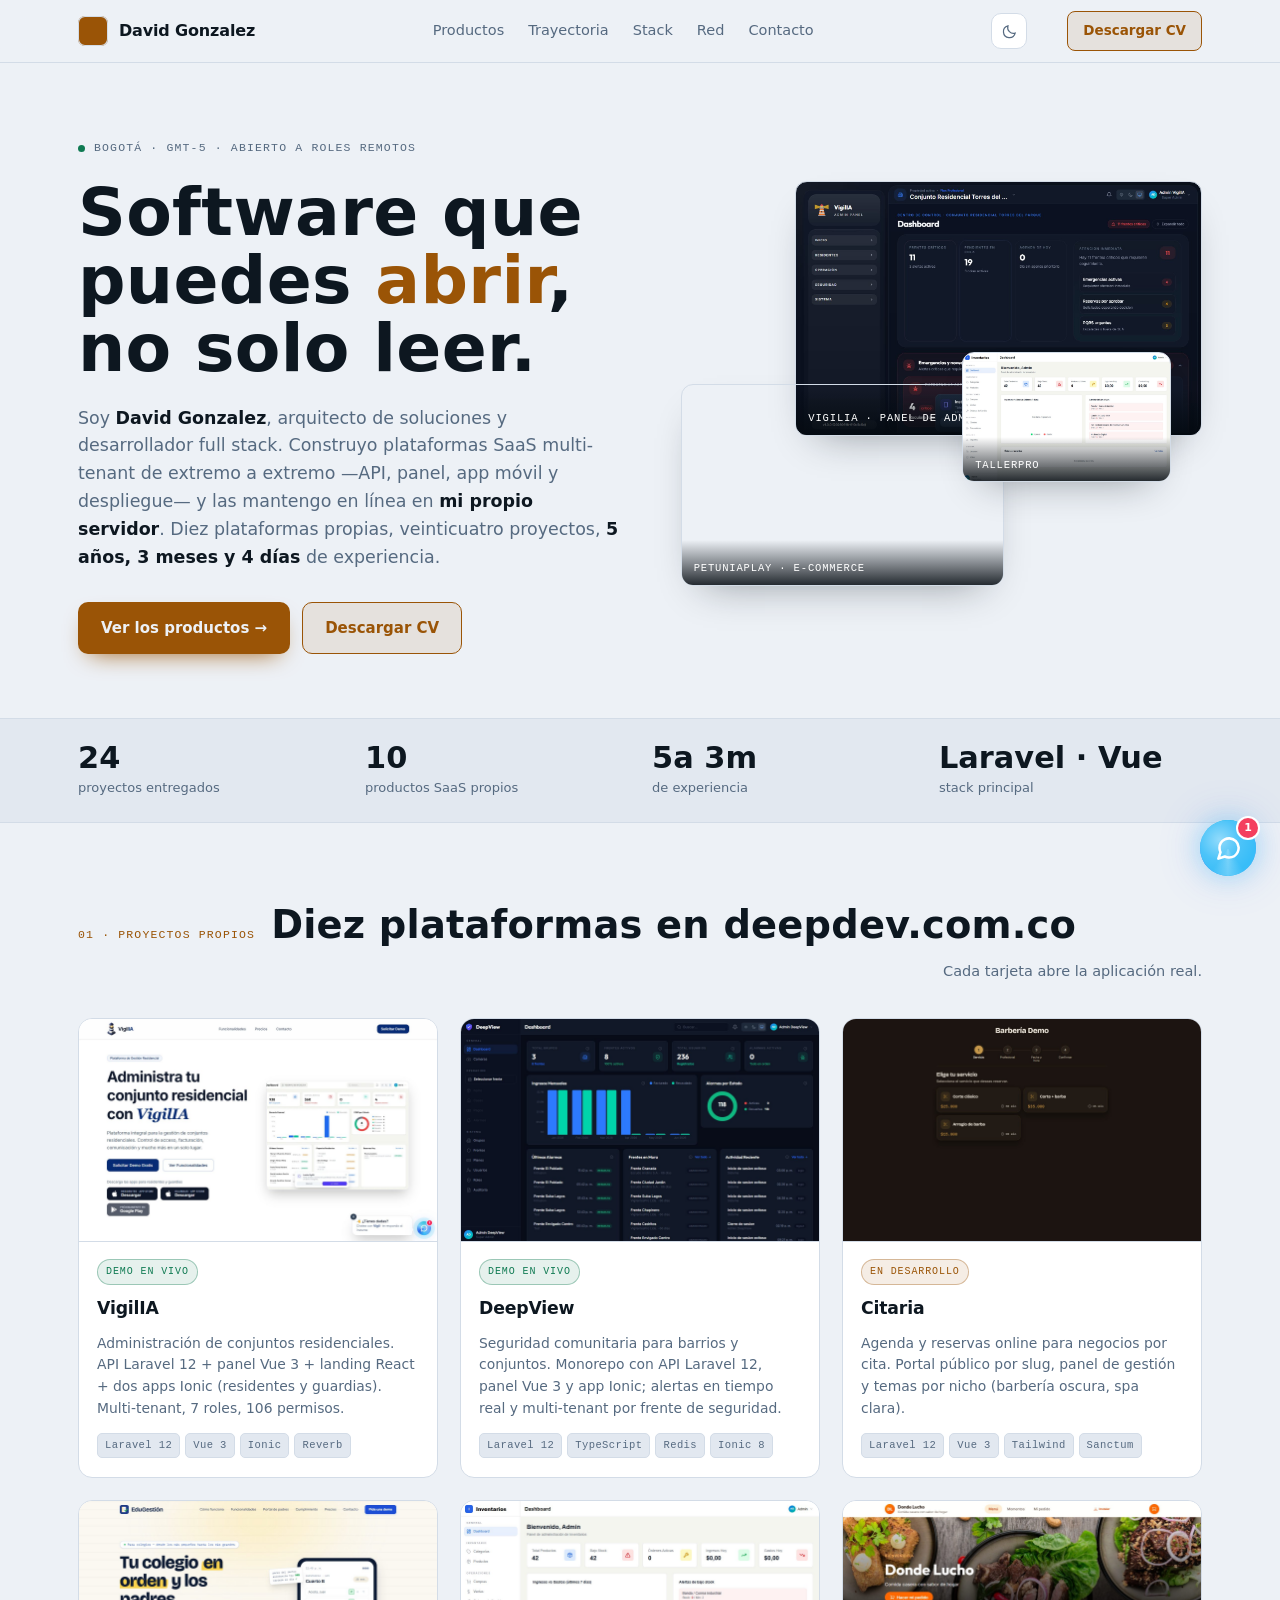
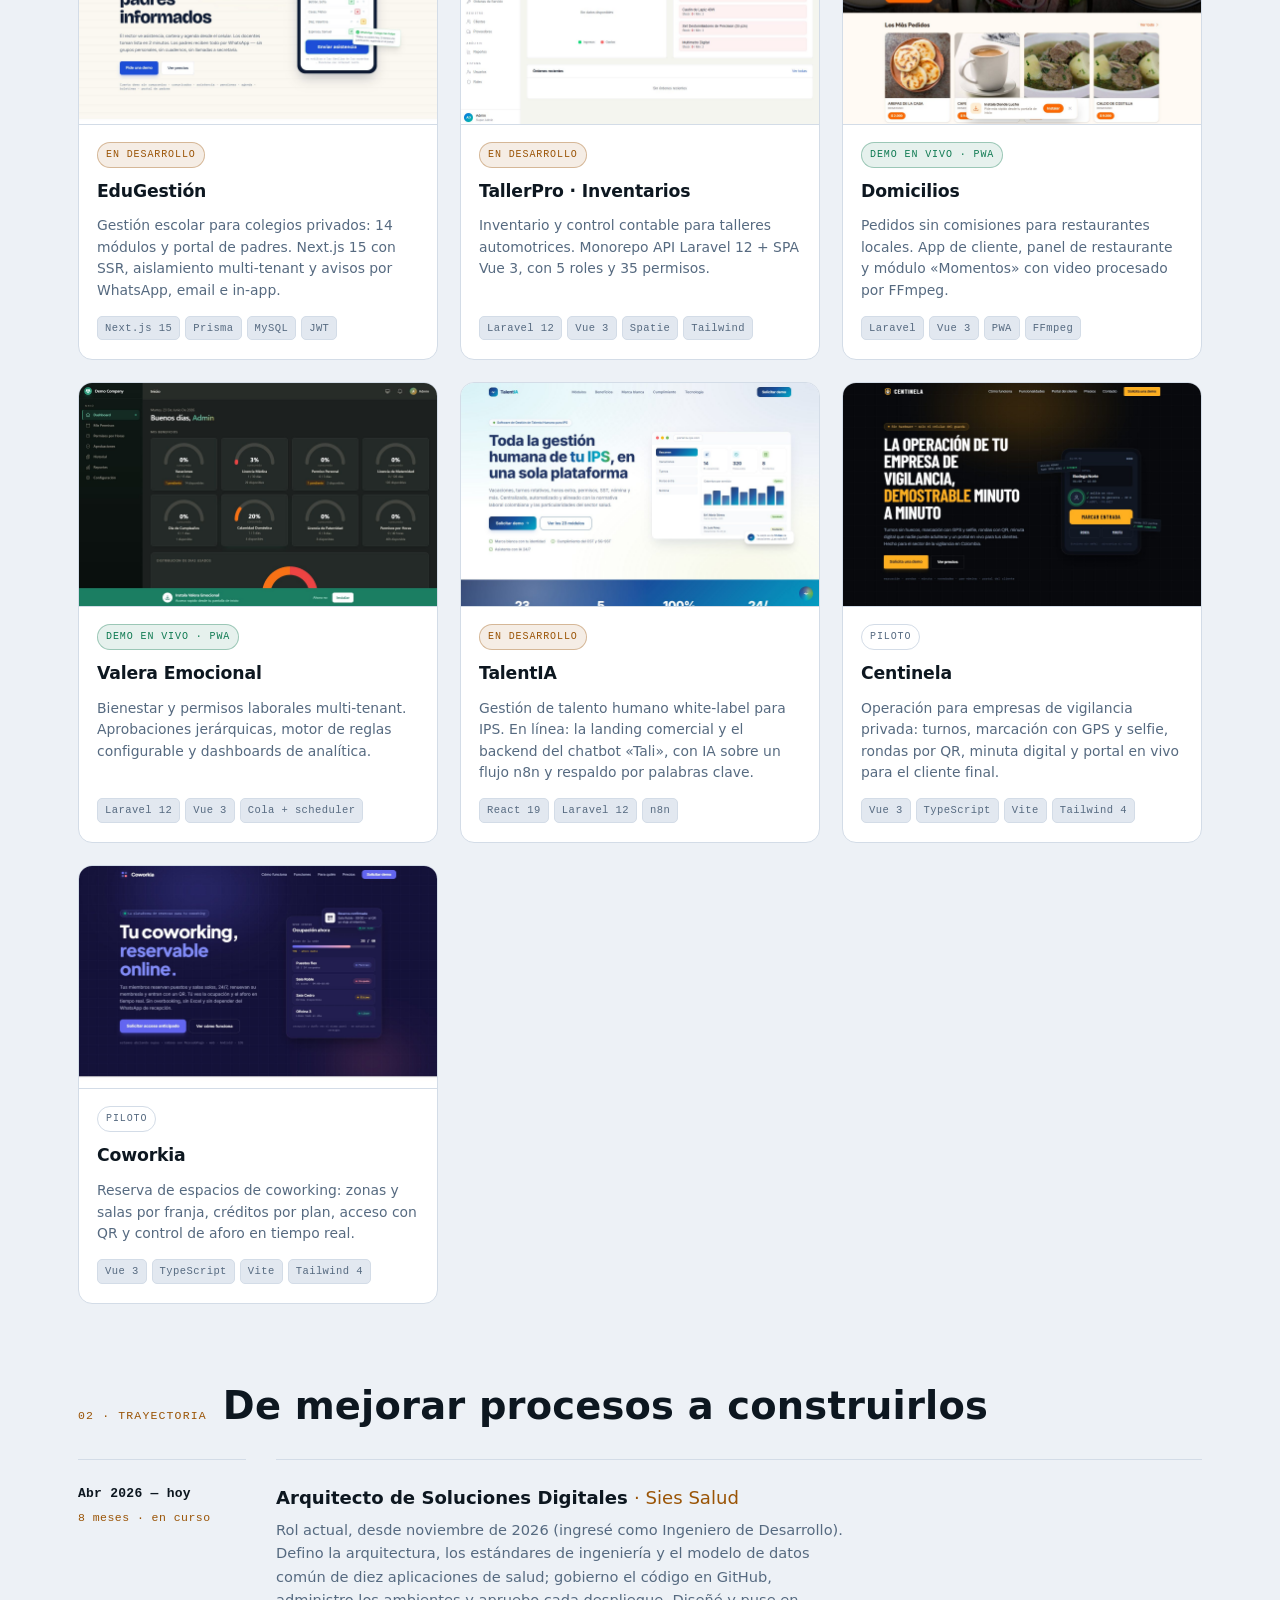
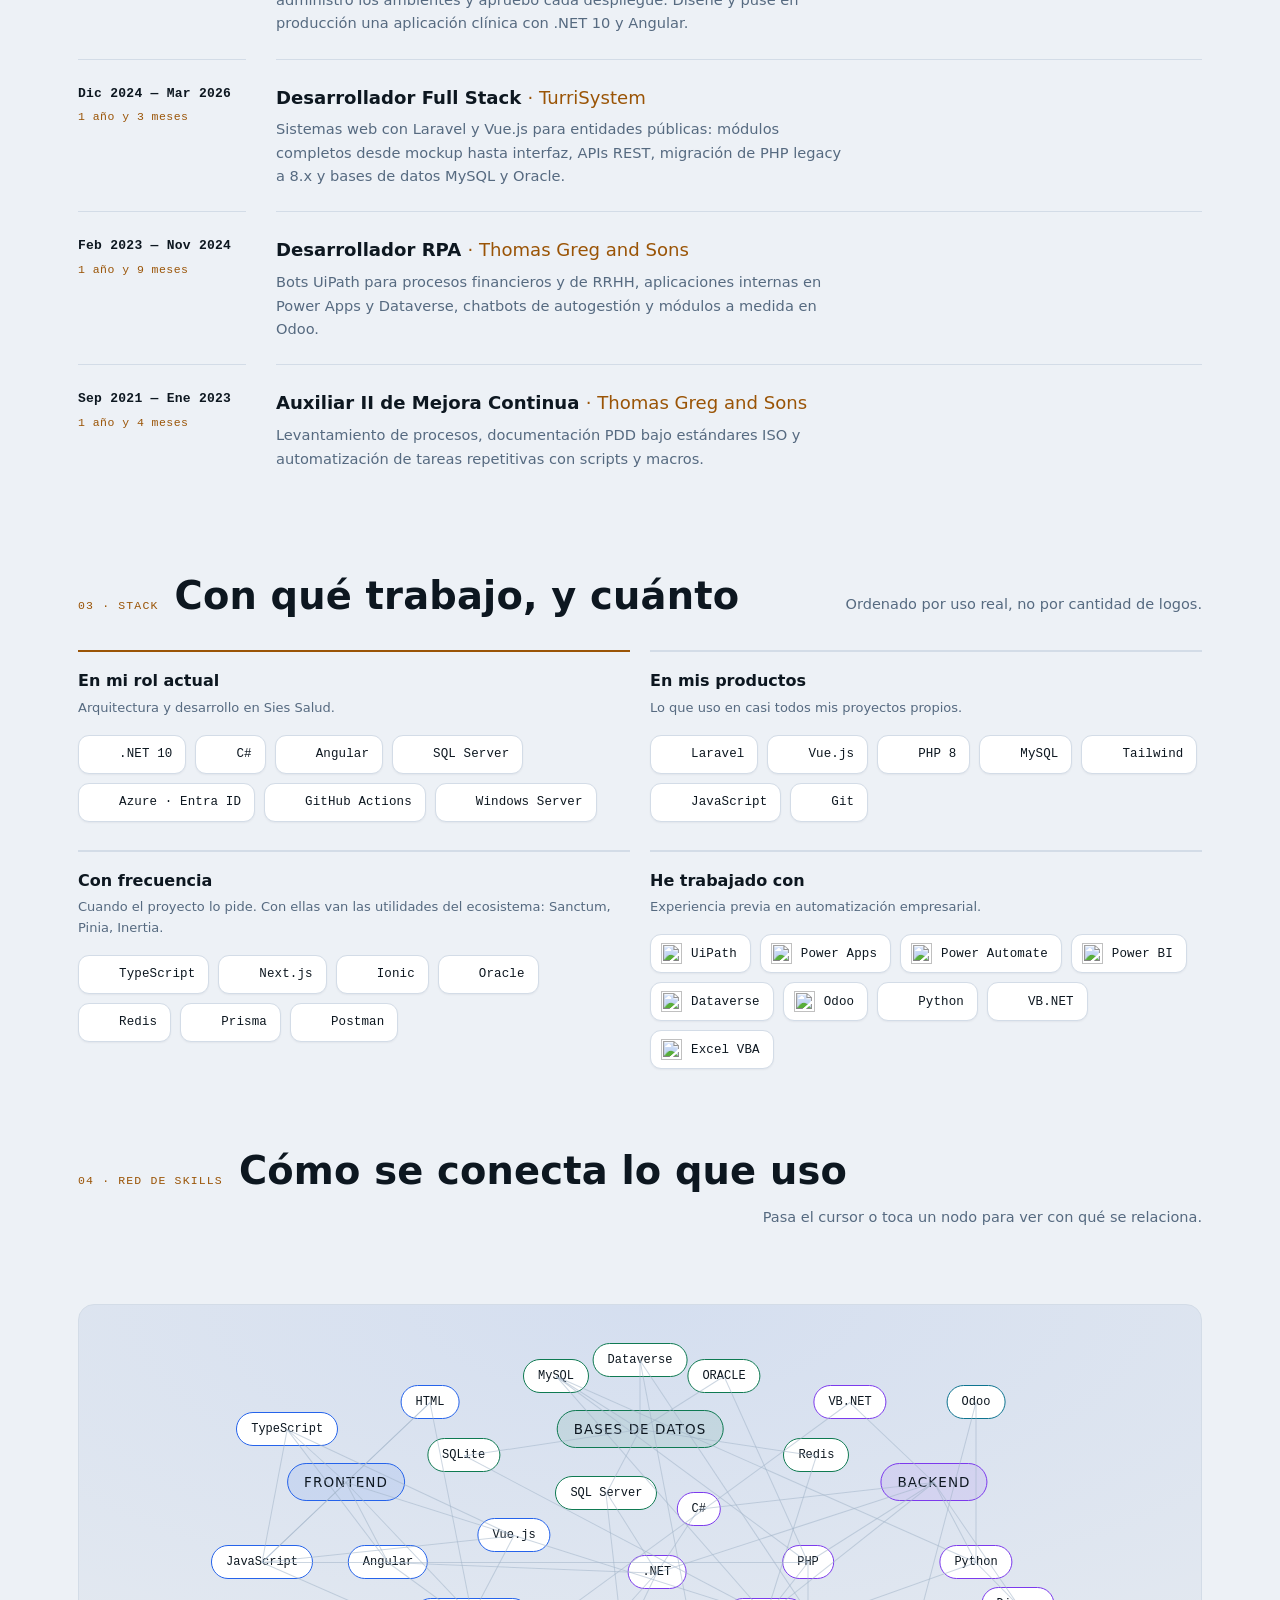
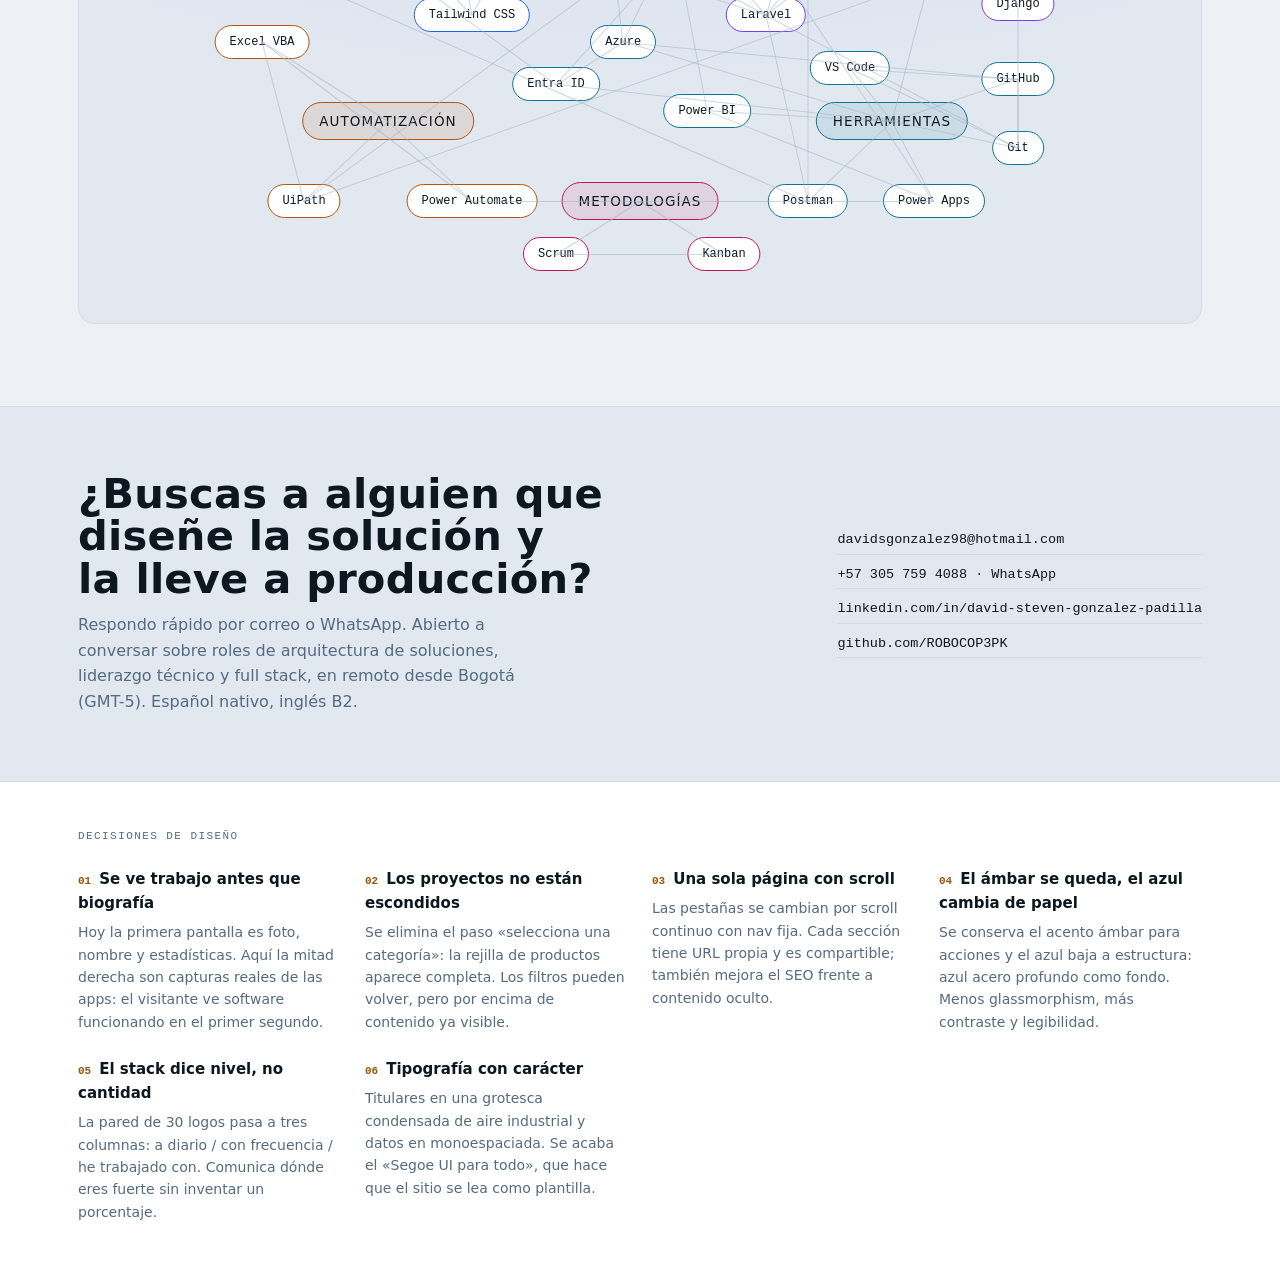
==== commit 28823e93: "Red de skills: .NET, C#, Angular, SQL Server, Azure y Entra ID El stack del rol actual no estaba en " ====
--- a/portafolio2/index.html
+++ b/portafolio2/index.html
@@ -1012,19 +1012,19 @@
             type: 'category',
             class: 'frontend center-node',
             position: { x: 15, y: 25 },
-            connections: ['javascript', 'typescript', 'html', 'vuejs', 'tailwind']
+            connections: ['javascript', 'typescript', 'html', 'vuejs', 'tailwind', 'angular']
         },
         backend: {
             type: 'category',
             class: 'backend center-node',
             position: { x: 85, y: 25 },
-            connections: ['php', 'laravel', 'python', 'django', 'vbnet']
+            connections: ['php', 'laravel', 'python', 'django', 'vbnet', 'dotnet', 'csharp']
         },
         database: {
             type: 'category',
             class: 'database center-node',
             position: { x: 50, y: 15 },
-            connections: ['mysql', 'oracle', 'sqlite', 'redis', 'dataverse']
+            connections: ['mysql', 'oracle', 'sqlite', 'redis', 'dataverse', 'sqlserver']
         },
         automation: {
             type: 'category',
@@ -1036,7 +1036,7 @@
             type: 'category',
             class: 'tools center-node',
             position: { x: 80, y: 70 },
-            connections: ['git', 'github', 'postman', 'powerapps', 'powerbi', 'odoo', 'vscode']
+            connections: ['git', 'github', 'postman', 'powerapps', 'powerbi', 'odoo', 'vscode', 'azure', 'entraid']
         },
         methodologies: {
             type: 'category',
@@ -1194,6 +1194,42 @@
             class: 'tools tech-node',
             position: { x: 75, y: 60 },
             connections: ['github', 'git']
+        },
+        angular: {
+            type: 'tech',
+            class: 'frontend tech-node',
+            position: { x: 20, y: 40 },
+            connections: ['typescript', 'dotnet', 'entraid']
+        },
+        dotnet: {
+            type: 'tech',
+            class: 'backend tech-node',
+            position: { x: 52, y: 42 },
+            connections: ['csharp', 'angular', 'sqlserver', 'azure', 'entraid']
+        },
+        csharp: {
+            type: 'tech',
+            class: 'backend tech-node',
+            position: { x: 57, y: 30 },
+            connections: ['dotnet']
+        },
+        sqlserver: {
+            type: 'tech',
+            class: 'database tech-node',
+            position: { x: 46, y: 27 },
+            connections: ['dotnet', 'azure']
+        },
+        azure: {
+            type: 'tech',
+            class: 'tools tech-node',
+            position: { x: 48, y: 55 },
+            connections: ['dotnet', 'sqlserver', 'entraid', 'github']
+        },
+        entraid: {
+            type: 'tech',
+            class: 'tools tech-node',
+            position: { x: 40, y: 63 },
+            connections: ['dotnet', 'azure', 'angular']
         },
         scrum: {
             type: 'tech',
@@ -1228,7 +1264,8 @@
     django: 'Django', vbnet: 'VB.NET', mysql: 'MySQL', oracle: 'ORACLE', sqlite: 'SQLite',
     redis: 'Redis', dataverse: 'Dataverse', uipath: 'UiPath', powerautomate: 'Power Automate',
     powerapps: 'Power Apps', powerbi: 'Power BI', vba: 'Excel VBA', git: 'Git', github: 'GitHub',
-    postman: 'Postman', odoo: 'Odoo', vscode: 'VS Code', scrum: 'Scrum', kanban: 'Kanban',
+    postman: 'Postman', odoo: 'Odoo', vscode: 'VS Code', angular: 'Angular', dotnet: '.NET', csharp: 'C#',
+    sqlserver: 'SQL Server', azure: 'Azure', entraid: 'Entra ID', scrum: 'Scrum', kanban: 'Kanban',
     frontend: 'Frontend', backend: 'Backend', database: 'Bases de datos',
     automation: 'Automatización', tools: 'Herramientas', methodologies: 'Metodologías'
   };
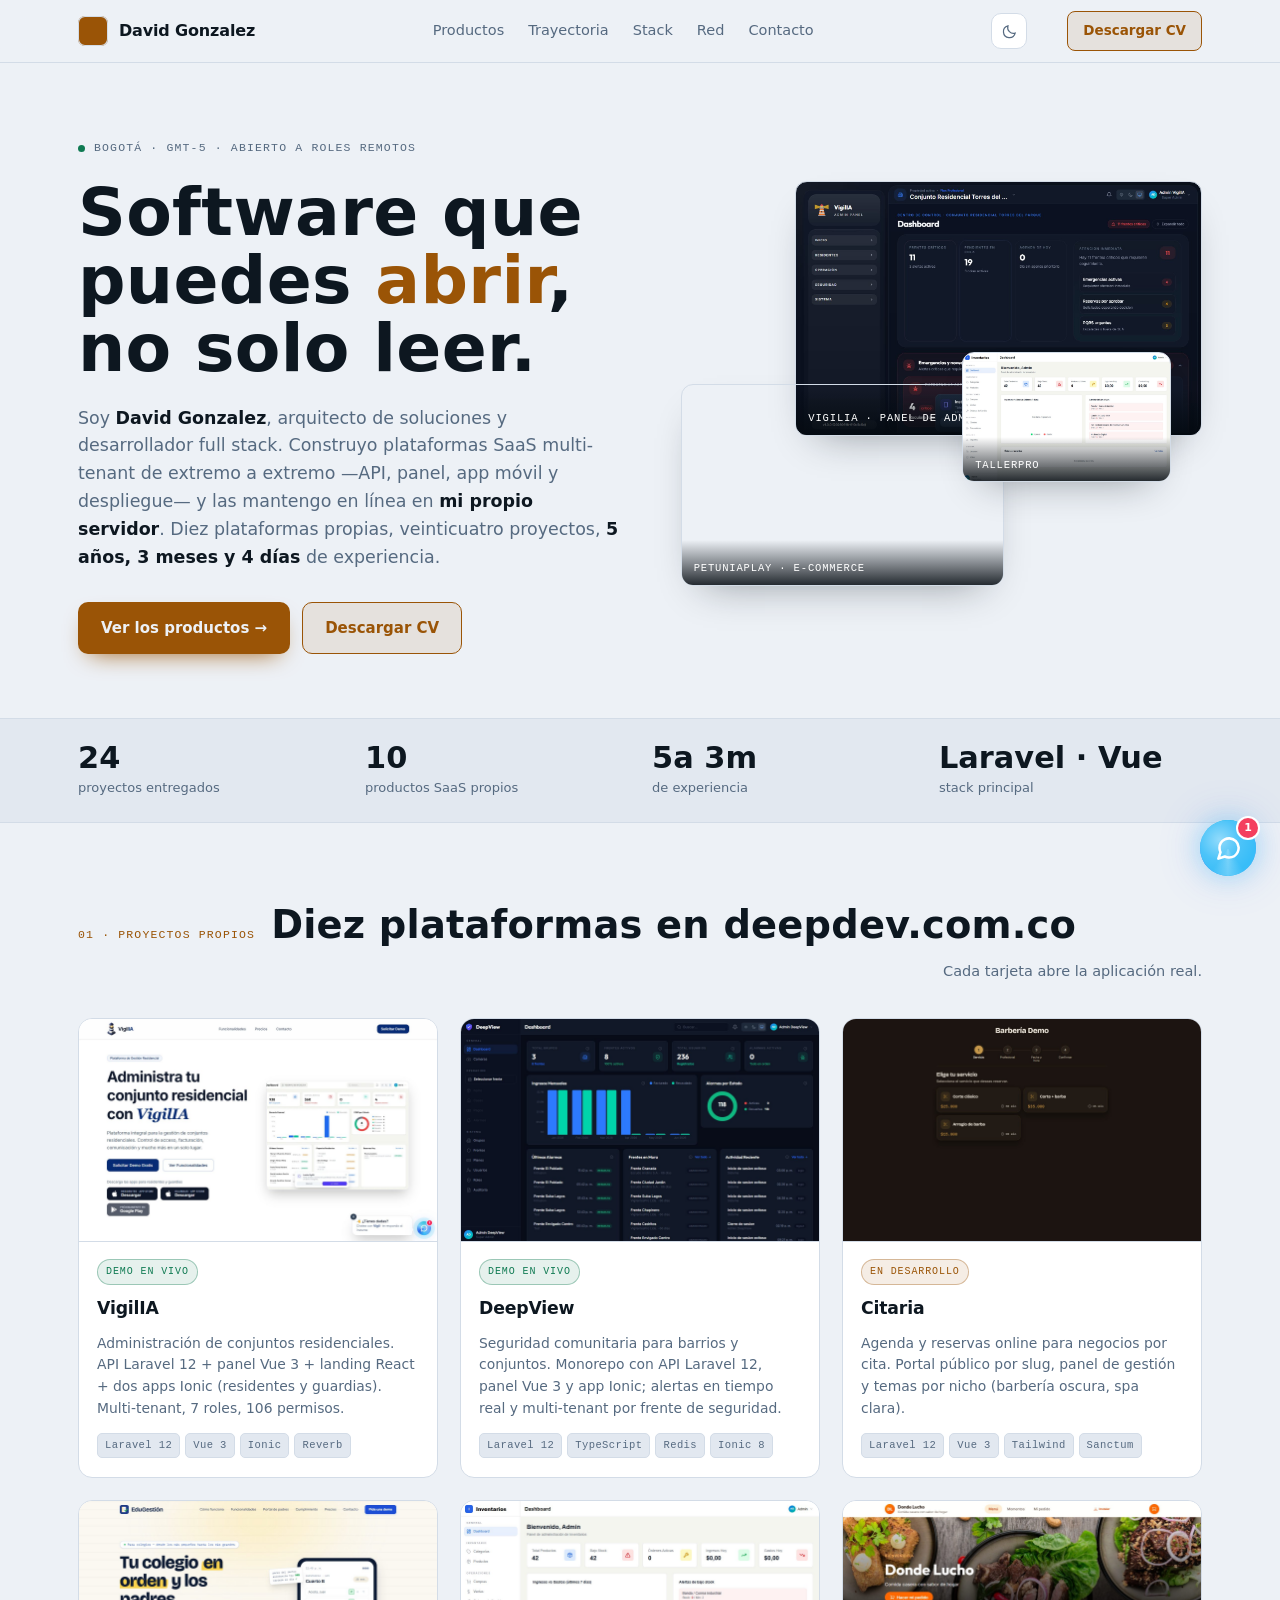
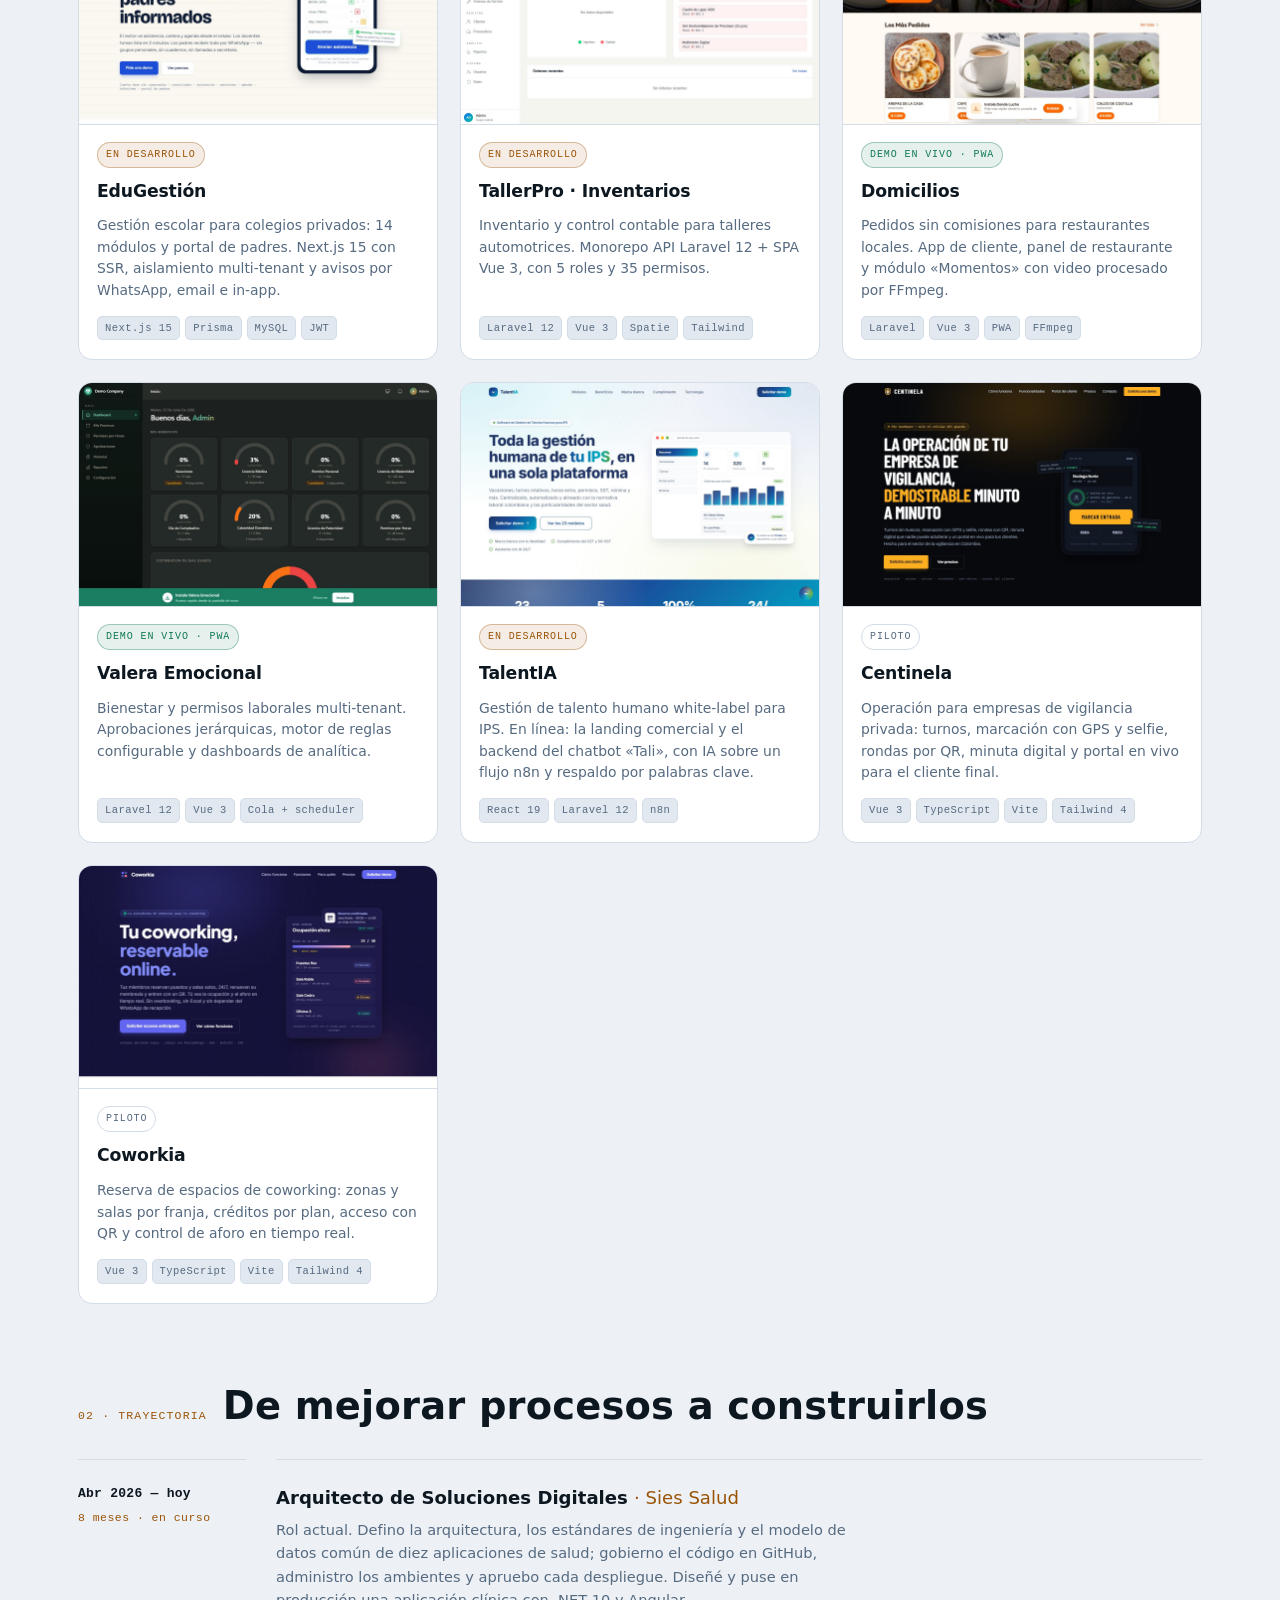
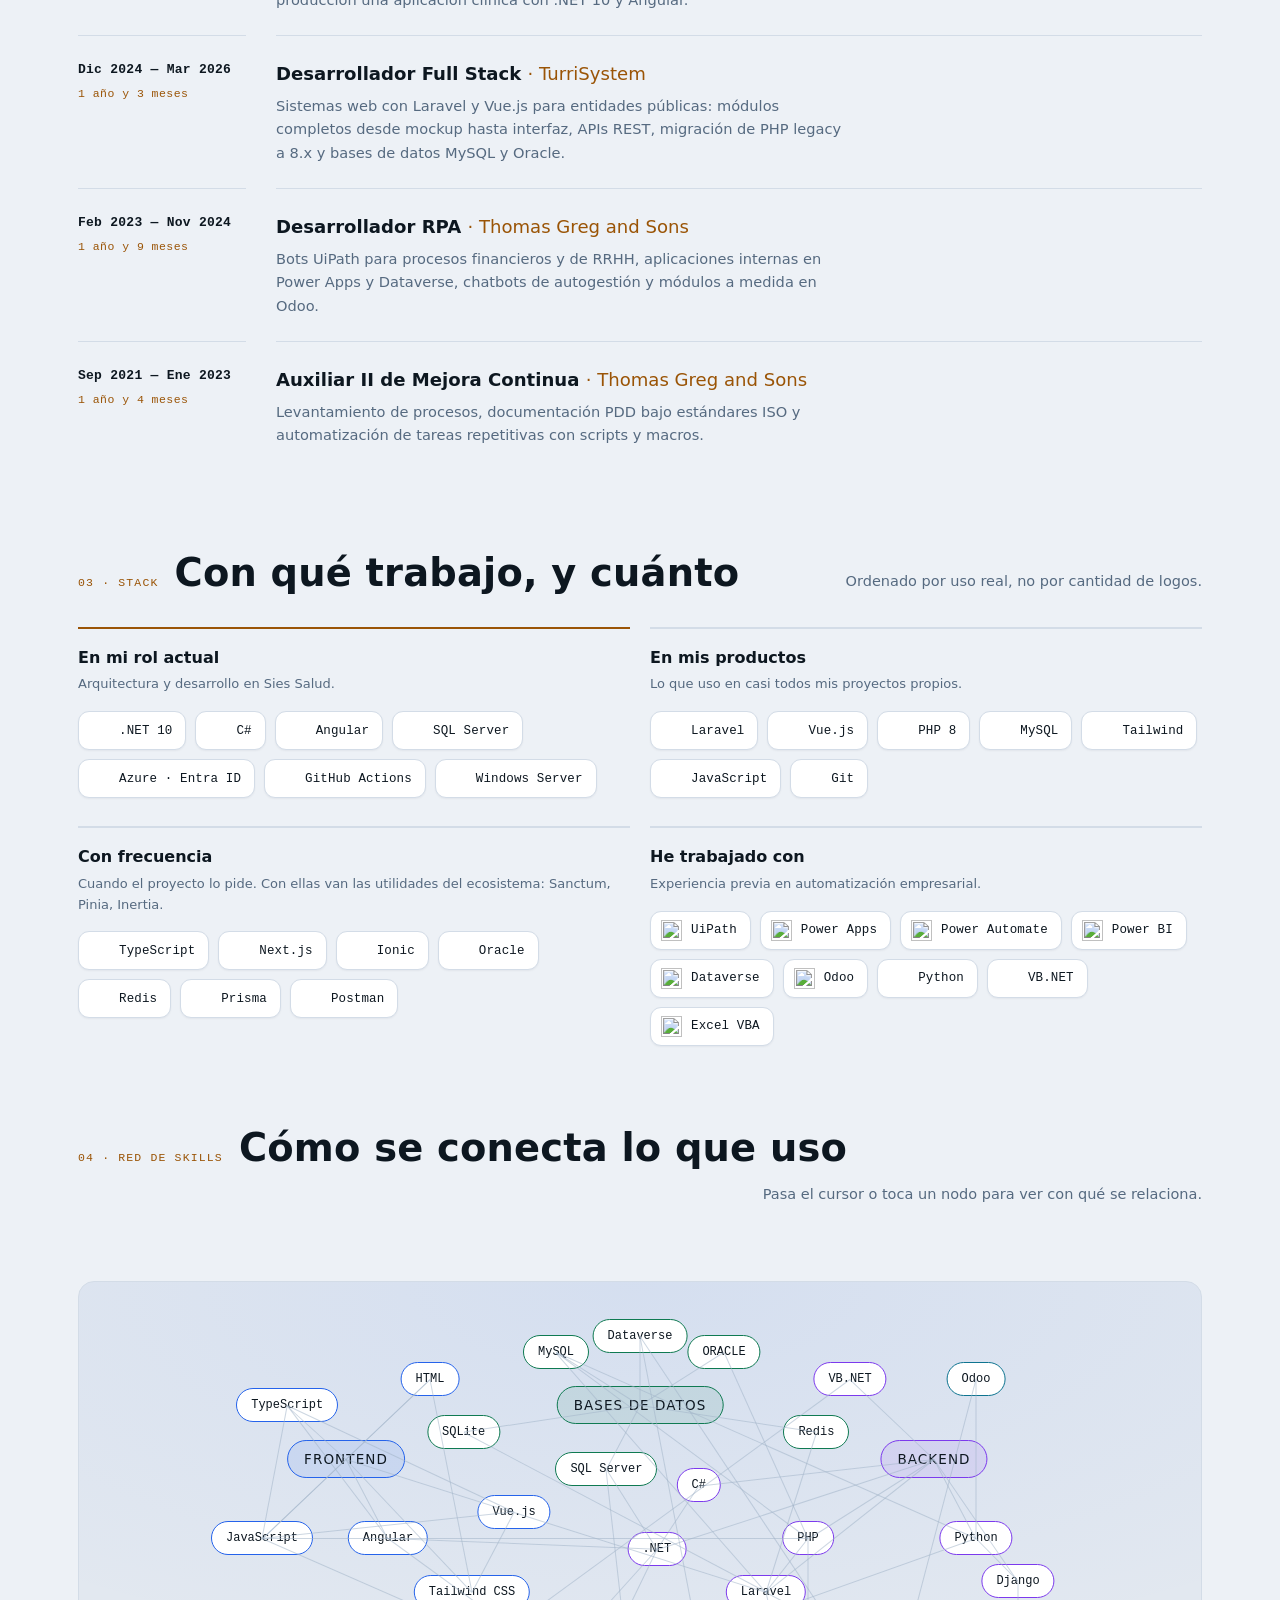
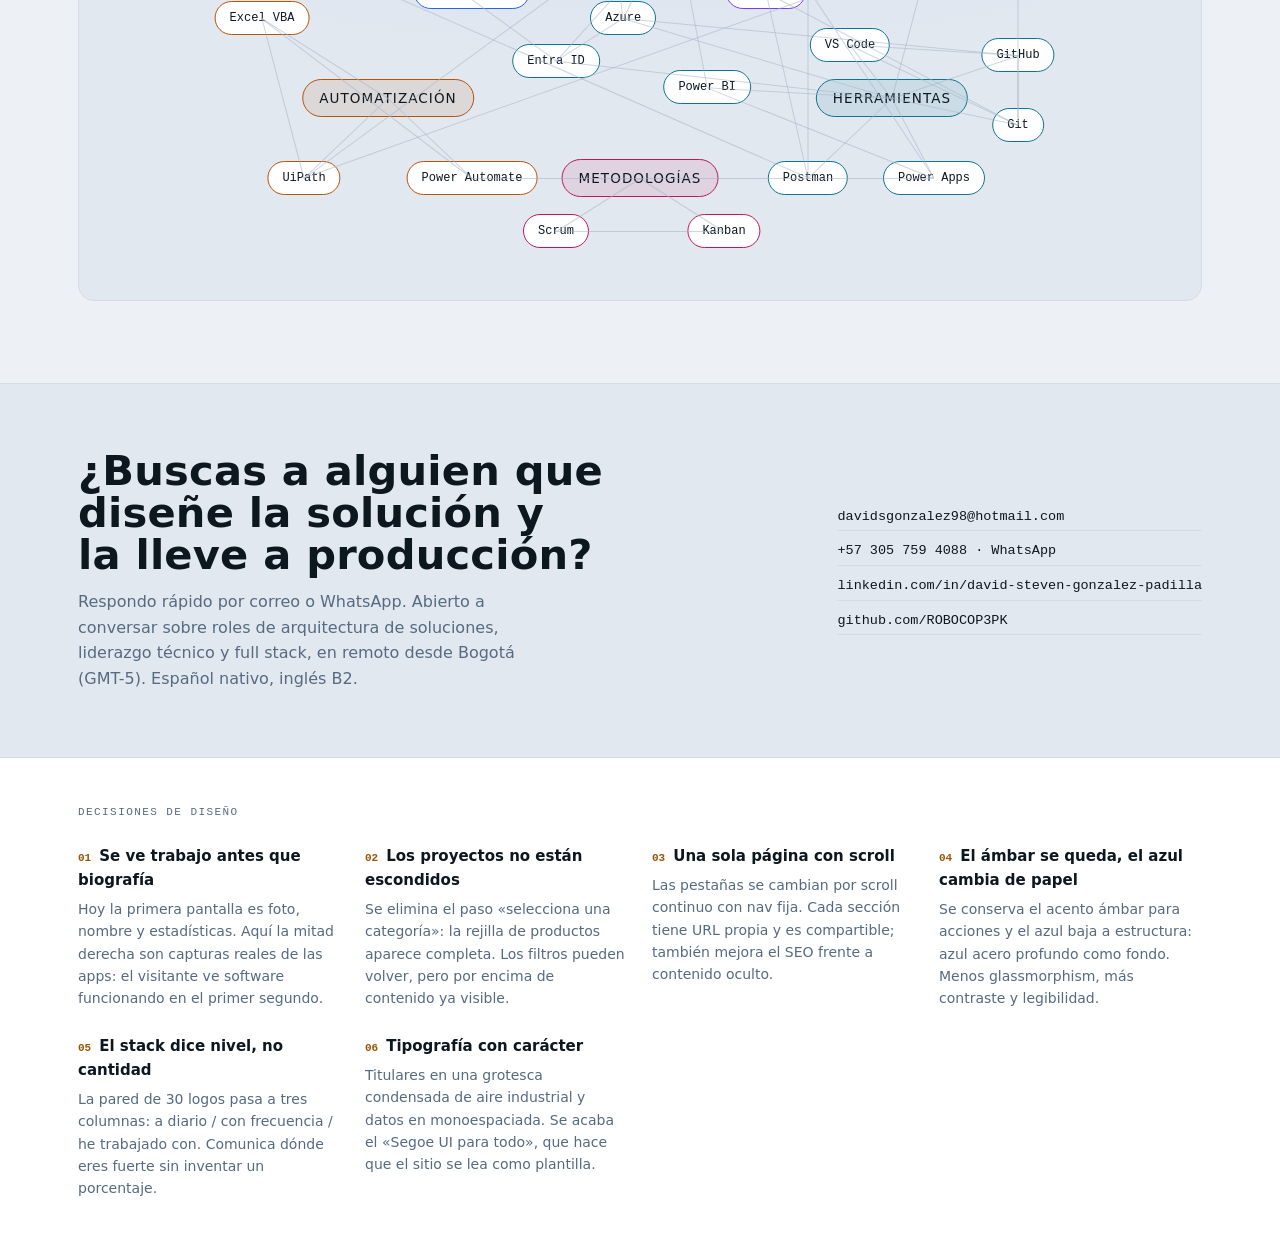
==== commit 7db818b7: "Perfil y experiencia: quita la aclaracion de fecha e ingreso del cargo actual Co-Authored-By: Claude" ====
--- a/portafolio2/index.html
+++ b/portafolio2/index.html
@@ -735,7 +735,7 @@
         <div class="track-when"><span class="track-fecha">Abr 2026 — hoy</span><span class="track-dur" data-desde="2026-04" data-hasta="hoy"></span></div>
         <div class="track-what">
           <h3>Arquitecto de Soluciones Digitales <span>· Sies Salud</span></h3>
-          <p>Rol actual, desde noviembre de 2026 (ingresé como Ingeniero de Desarrollo). Defino la arquitectura, los estándares de ingeniería y el modelo de datos común de diez aplicaciones de salud; gobierno el código en GitHub, administro los ambientes y apruebo cada despliegue. Diseñé y puse en producción una aplicación clínica con .NET 10 y Angular.</p>
+          <p>Rol actual. Defino la arquitectura, los estándares de ingeniería y el modelo de datos común de diez aplicaciones de salud; gobierno el código en GitHub, administro los ambientes y apruebo cada despliegue. Diseñé y puse en producción una aplicación clínica con .NET 10 y Angular.</p>
         </div>
       </div>
       <div class="track-row reveal">
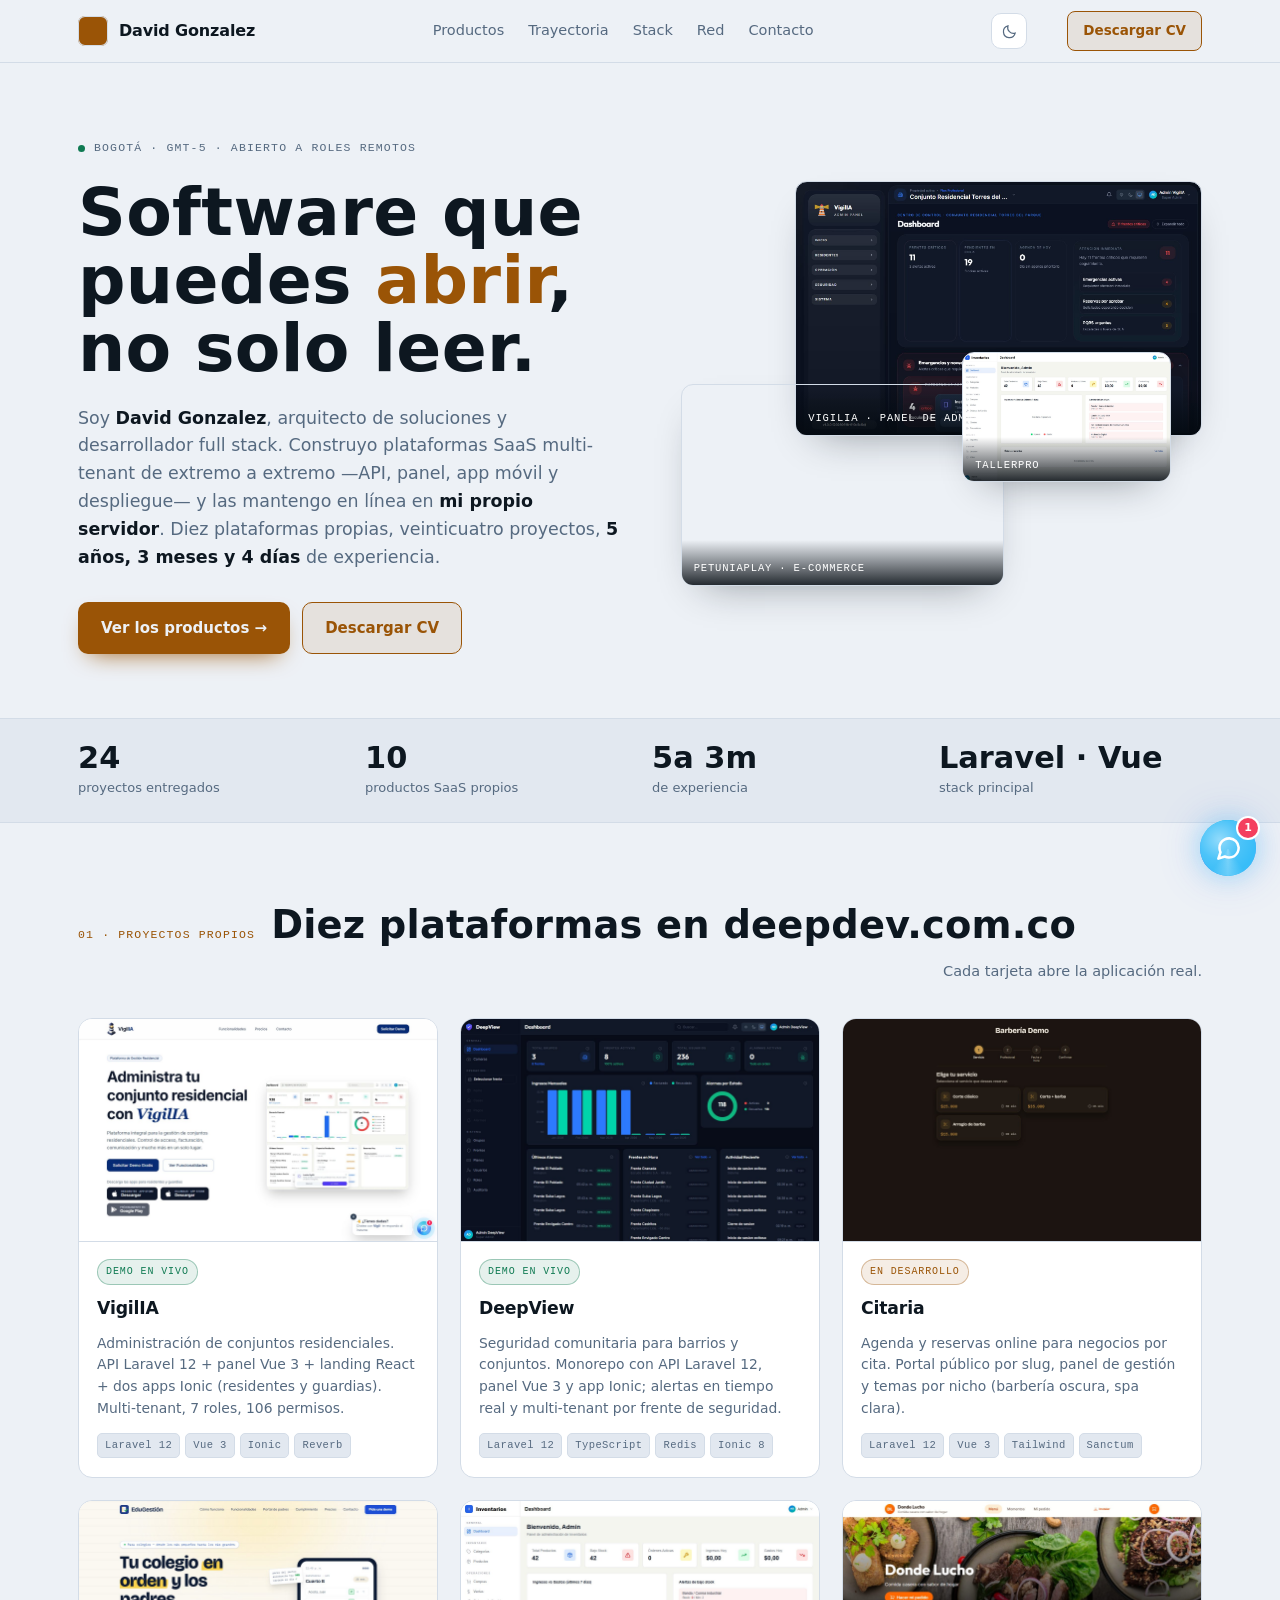
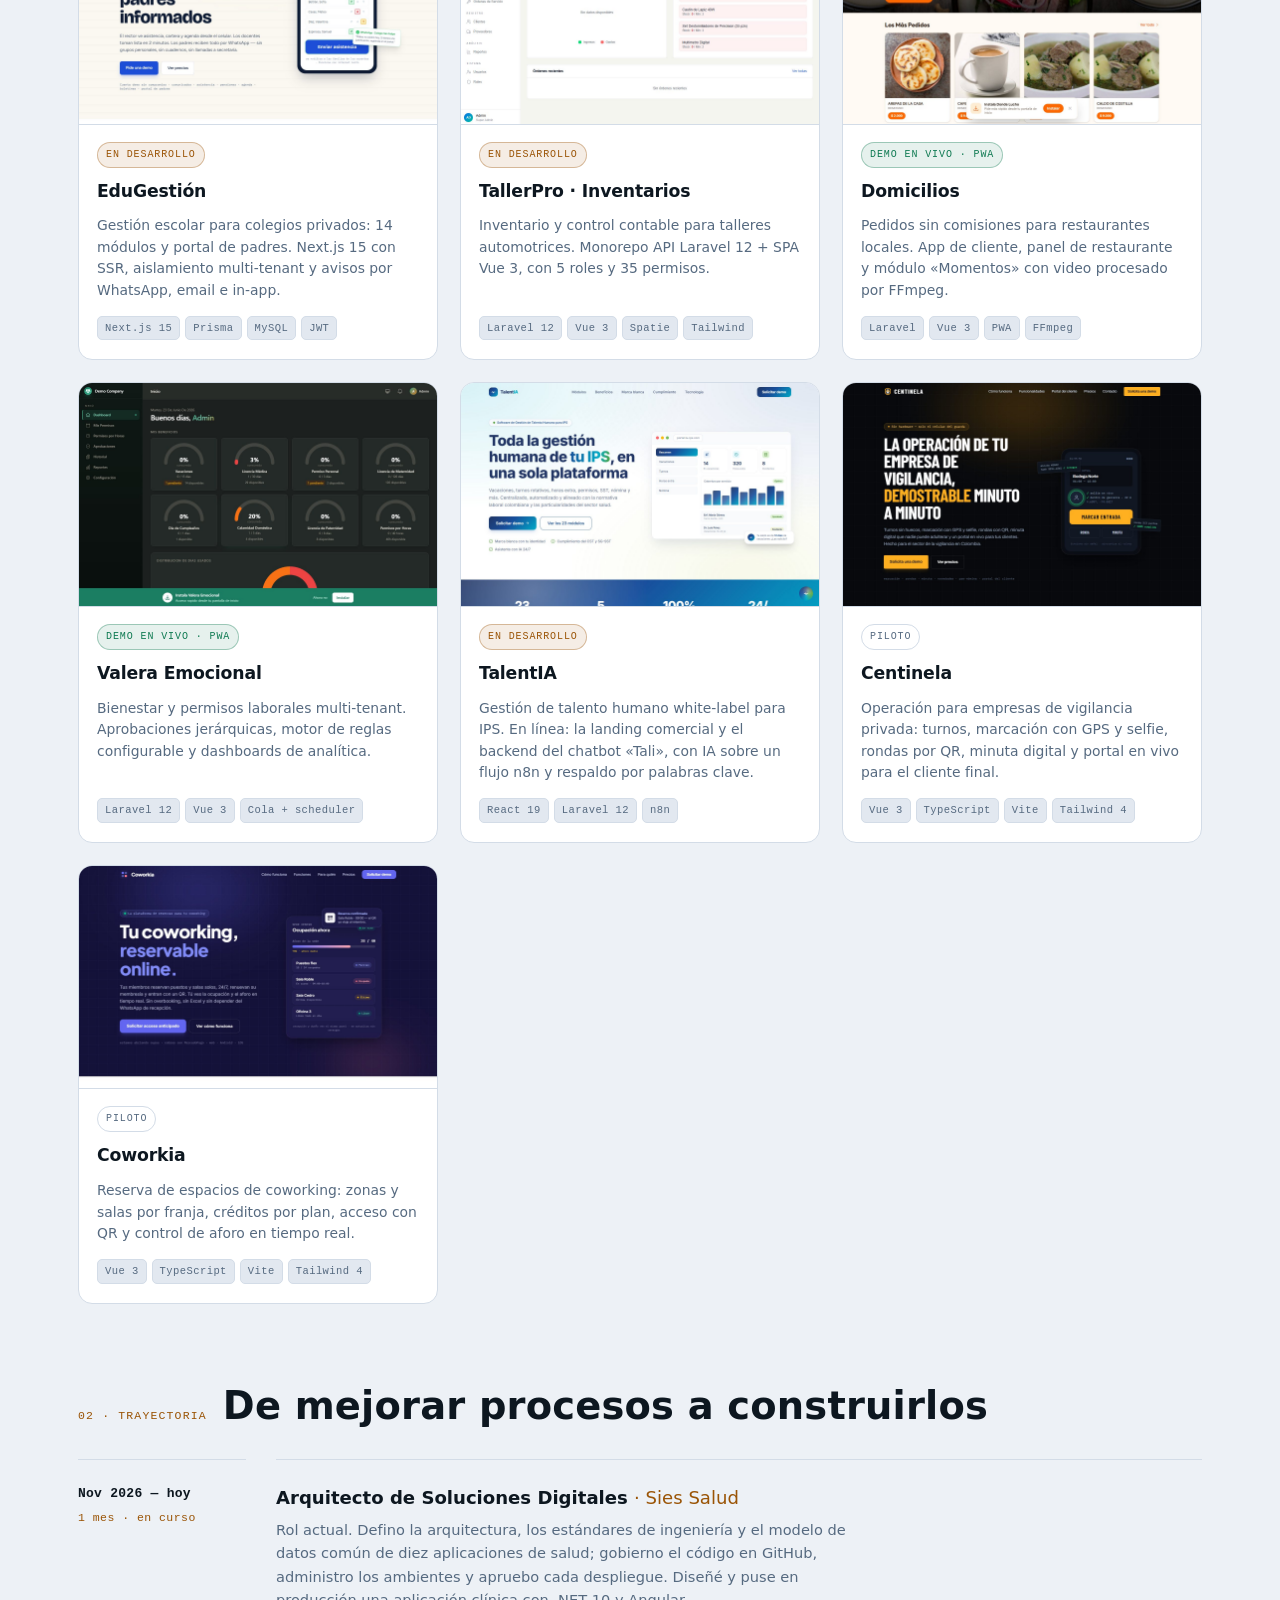
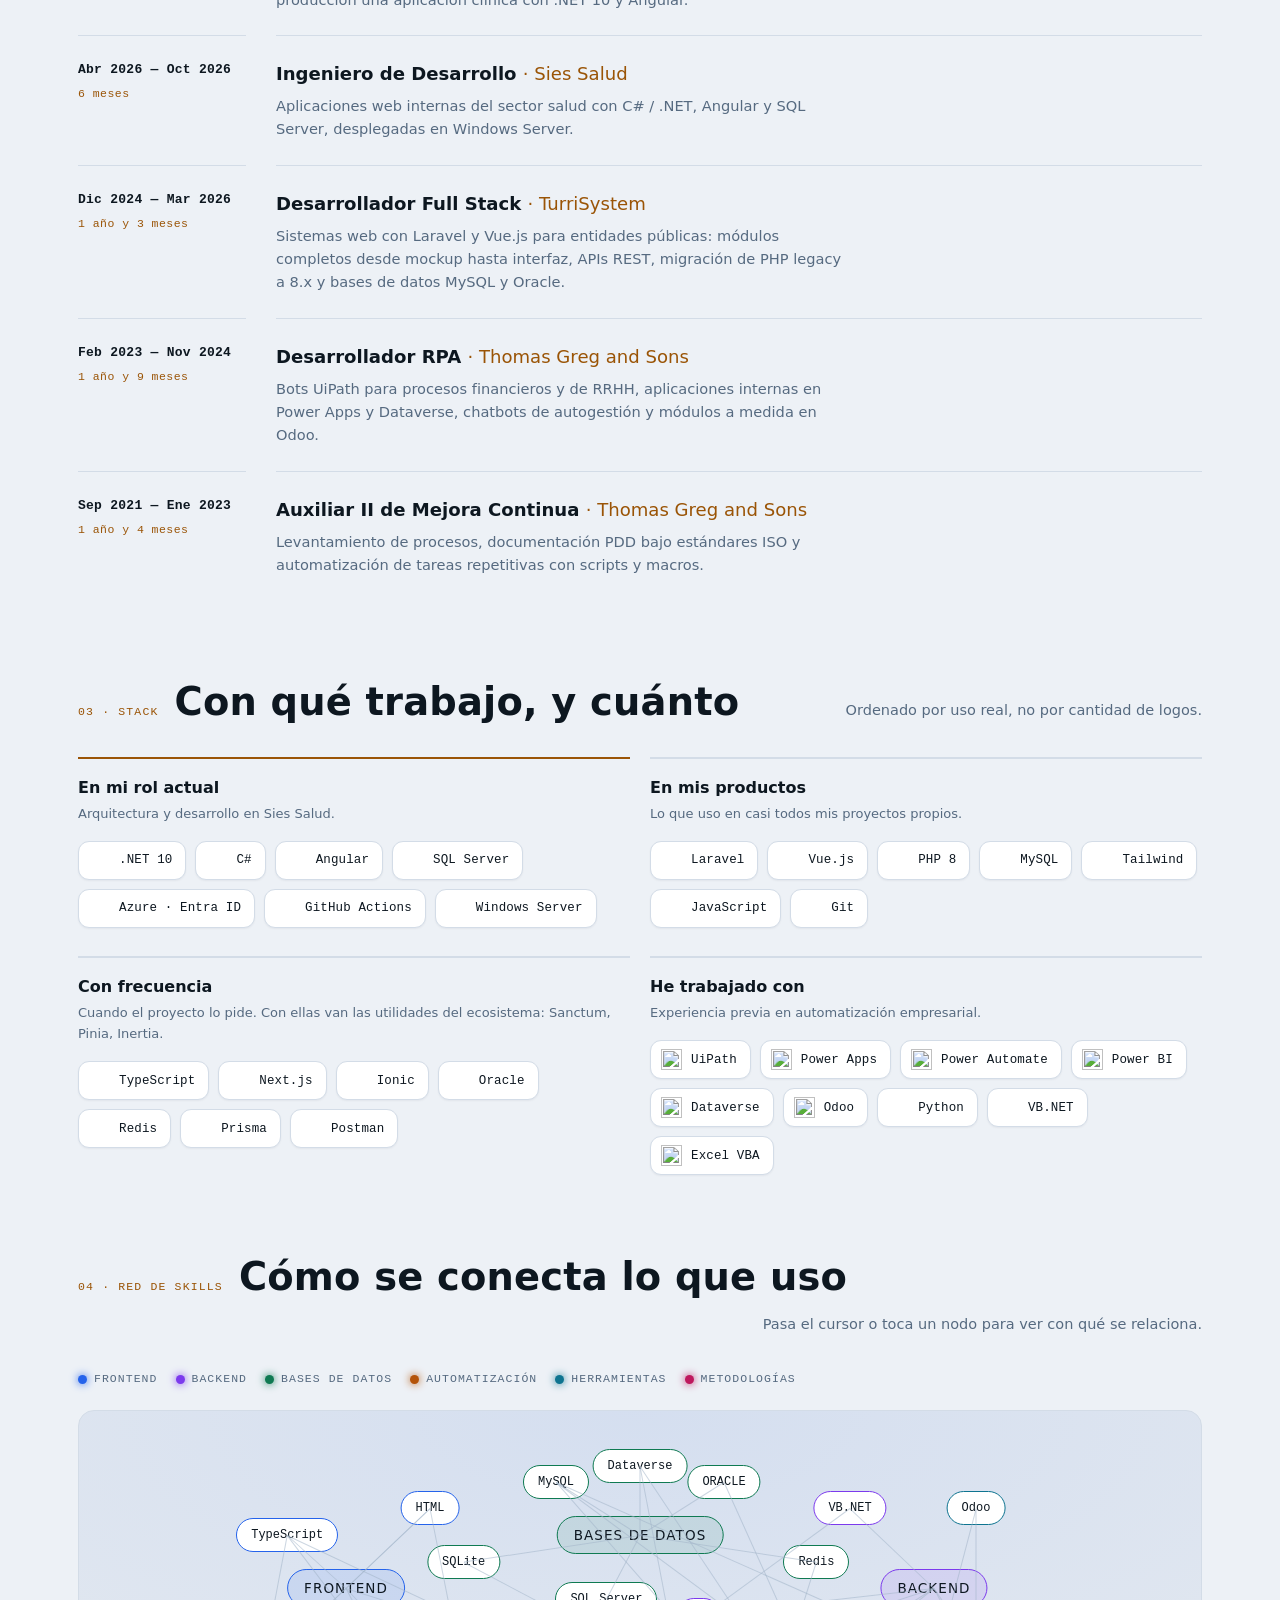
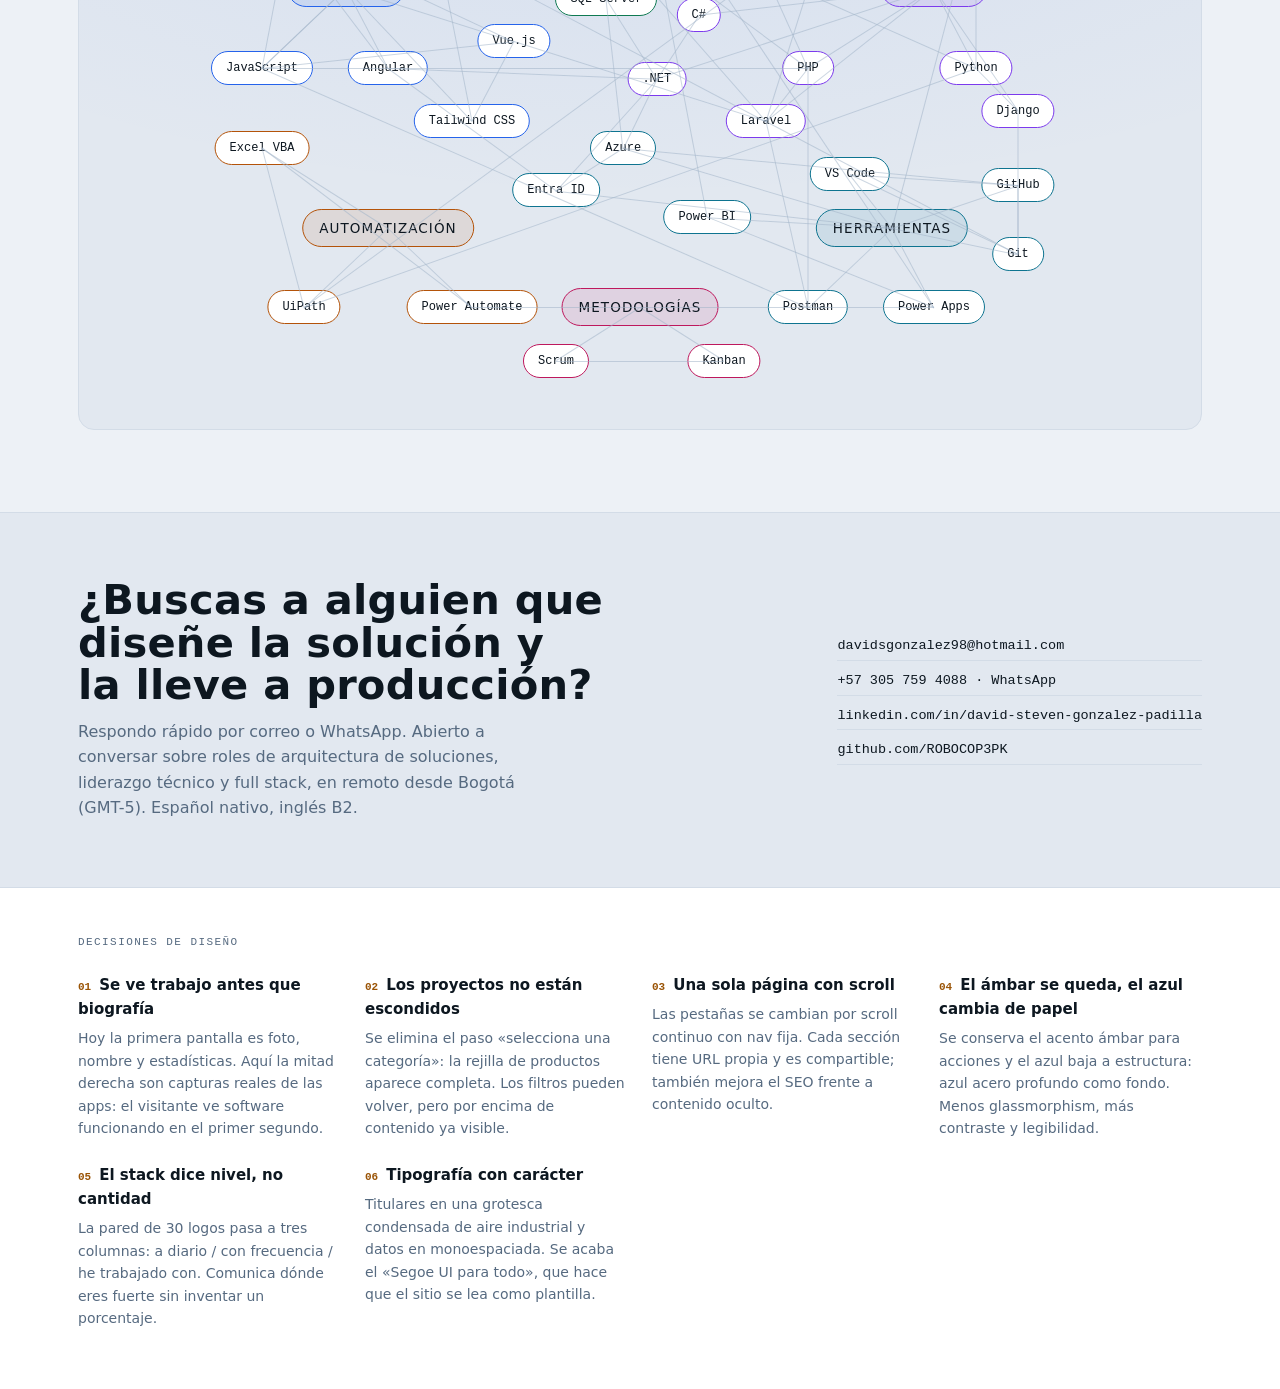
==== commit a6458083: "Experiencia: separa Ingeniero de Desarrollo y Arquitecto en Sies Salud Co-Authored-By: Claude Fable " ====
--- a/portafolio2/index.html
+++ b/portafolio2/index.html
@@ -732,10 +732,17 @@
     </div>
     <div class="track">
       <div class="track-row reveal">
-        <div class="track-when"><span class="track-fecha">Abr 2026 — hoy</span><span class="track-dur" data-desde="2026-04" data-hasta="hoy"></span></div>
+        <div class="track-when"><span class="track-fecha">Nov 2026 — hoy</span><span class="track-dur" data-desde="2026-11" data-hasta="hoy"></span></div>
         <div class="track-what">
           <h3>Arquitecto de Soluciones Digitales <span>· Sies Salud</span></h3>
           <p>Rol actual. Defino la arquitectura, los estándares de ingeniería y el modelo de datos común de diez aplicaciones de salud; gobierno el código en GitHub, administro los ambientes y apruebo cada despliegue. Diseñé y puse en producción una aplicación clínica con .NET 10 y Angular.</p>
+        </div>
+      </div>
+      <div class="track-row reveal">
+        <div class="track-when"><span class="track-fecha">Abr 2026 — Oct 2026</span><span class="track-dur" data-desde="2026-04" data-hasta="2026-10"></span></div>
+        <div class="track-what">
+          <h3>Ingeniero de Desarrollo <span>· Sies Salud</span></h3>
+          <p>Aplicaciones web internas del sector salud con C# / .NET, Angular y SQL Server, desplegadas en Windows Server.</p>
         </div>
       </div>
       <div class="track-row reveal">
